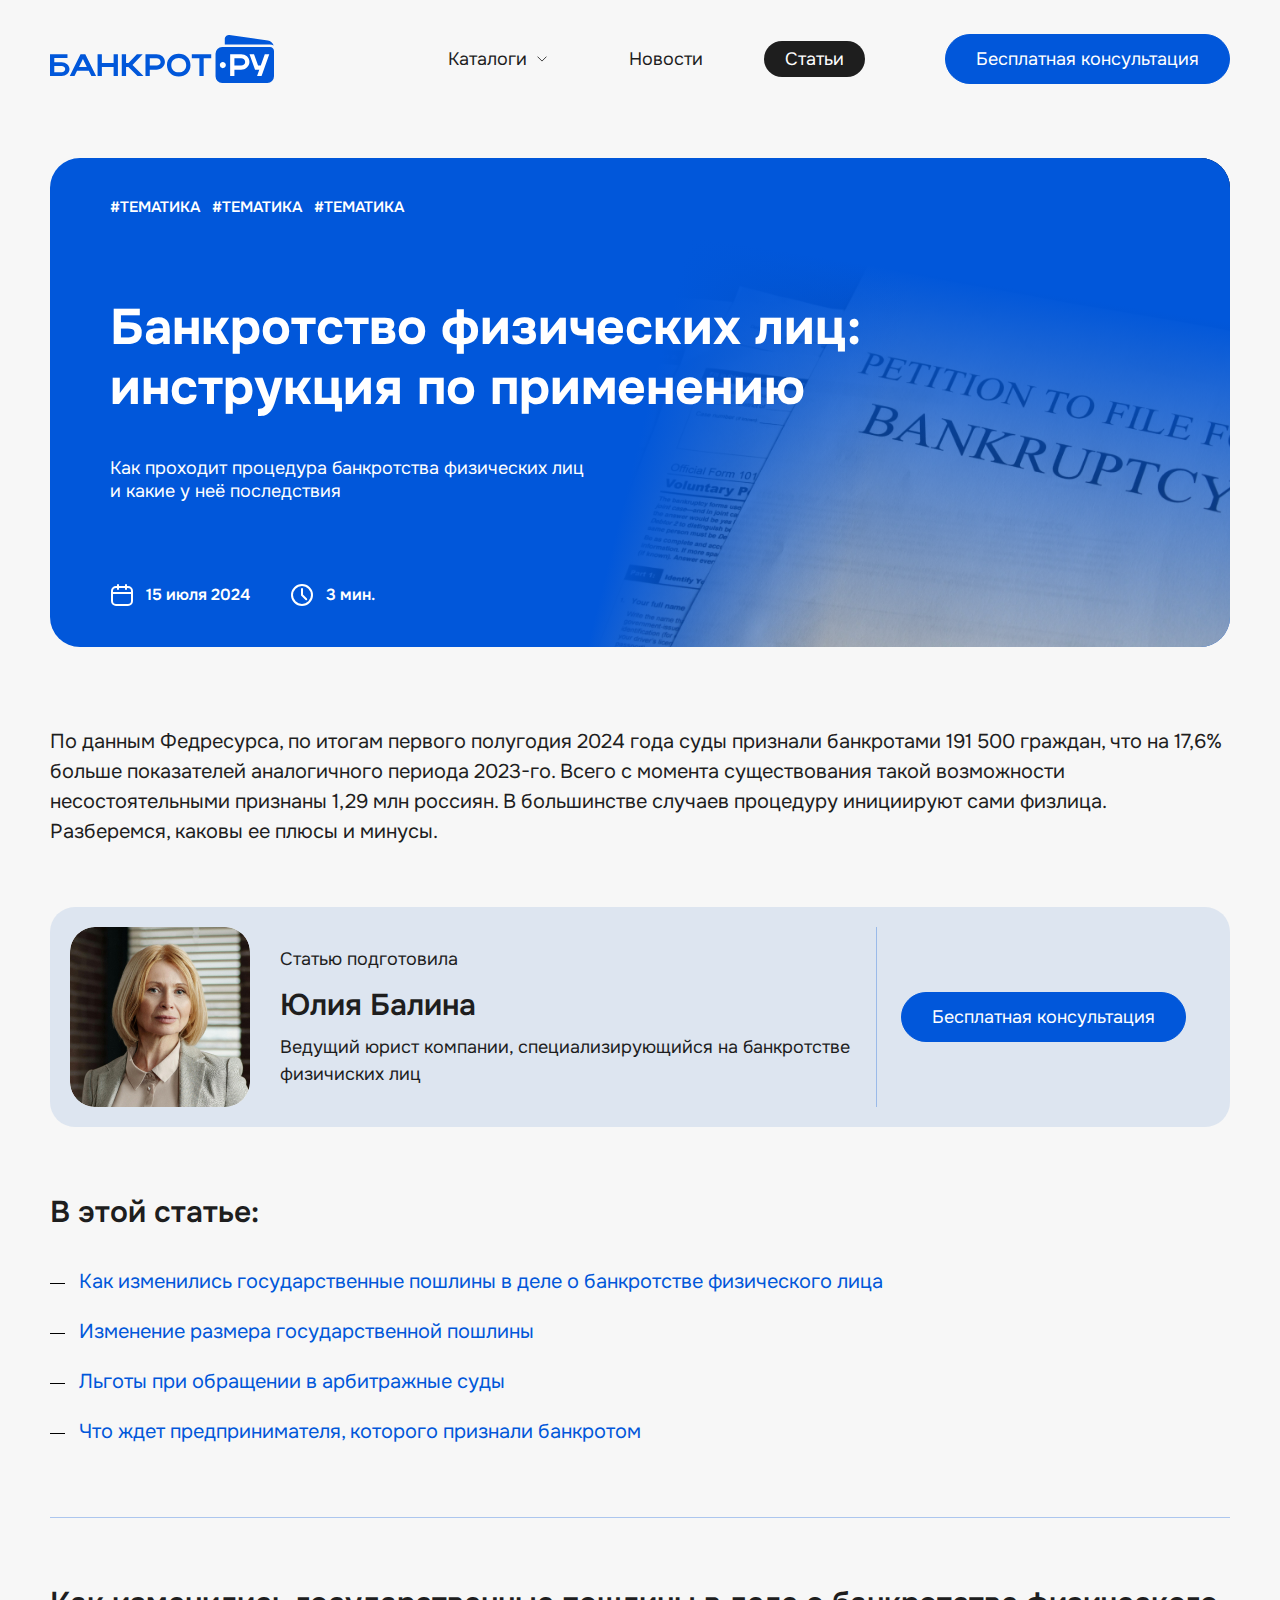
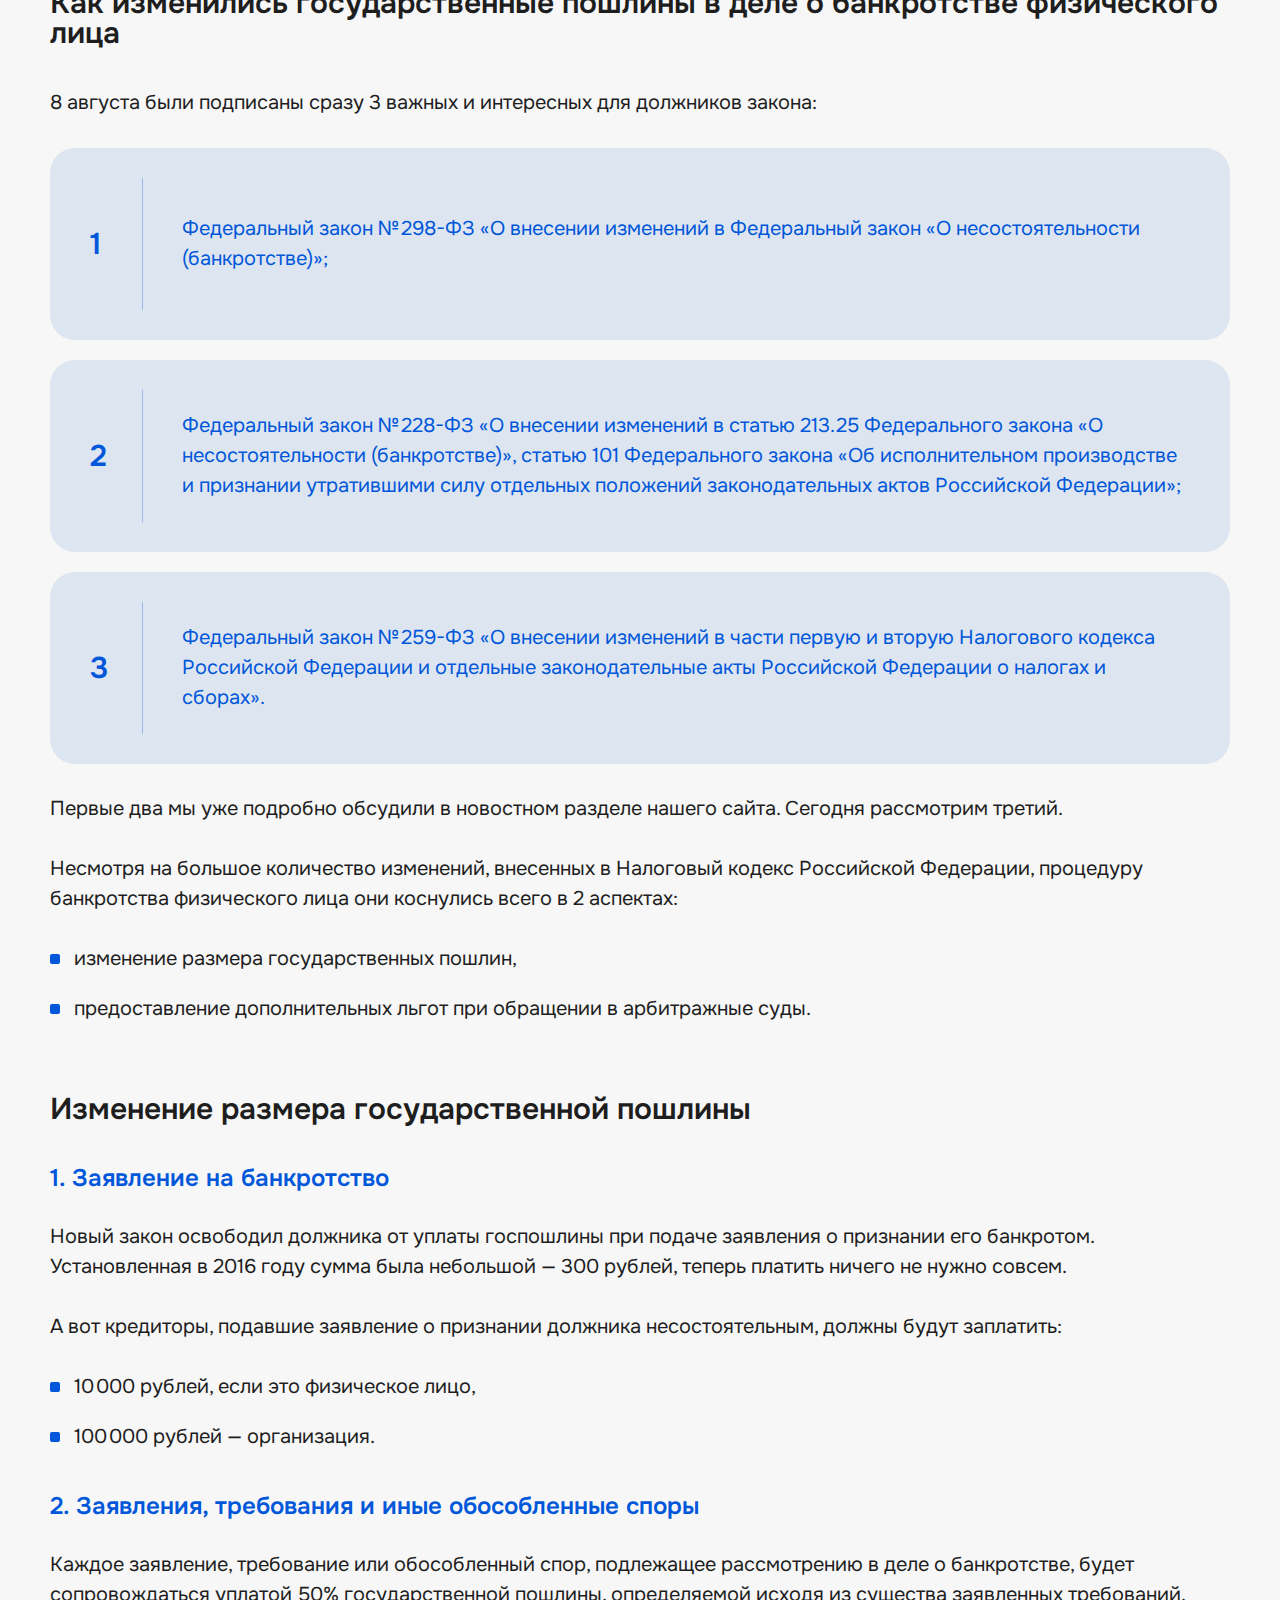
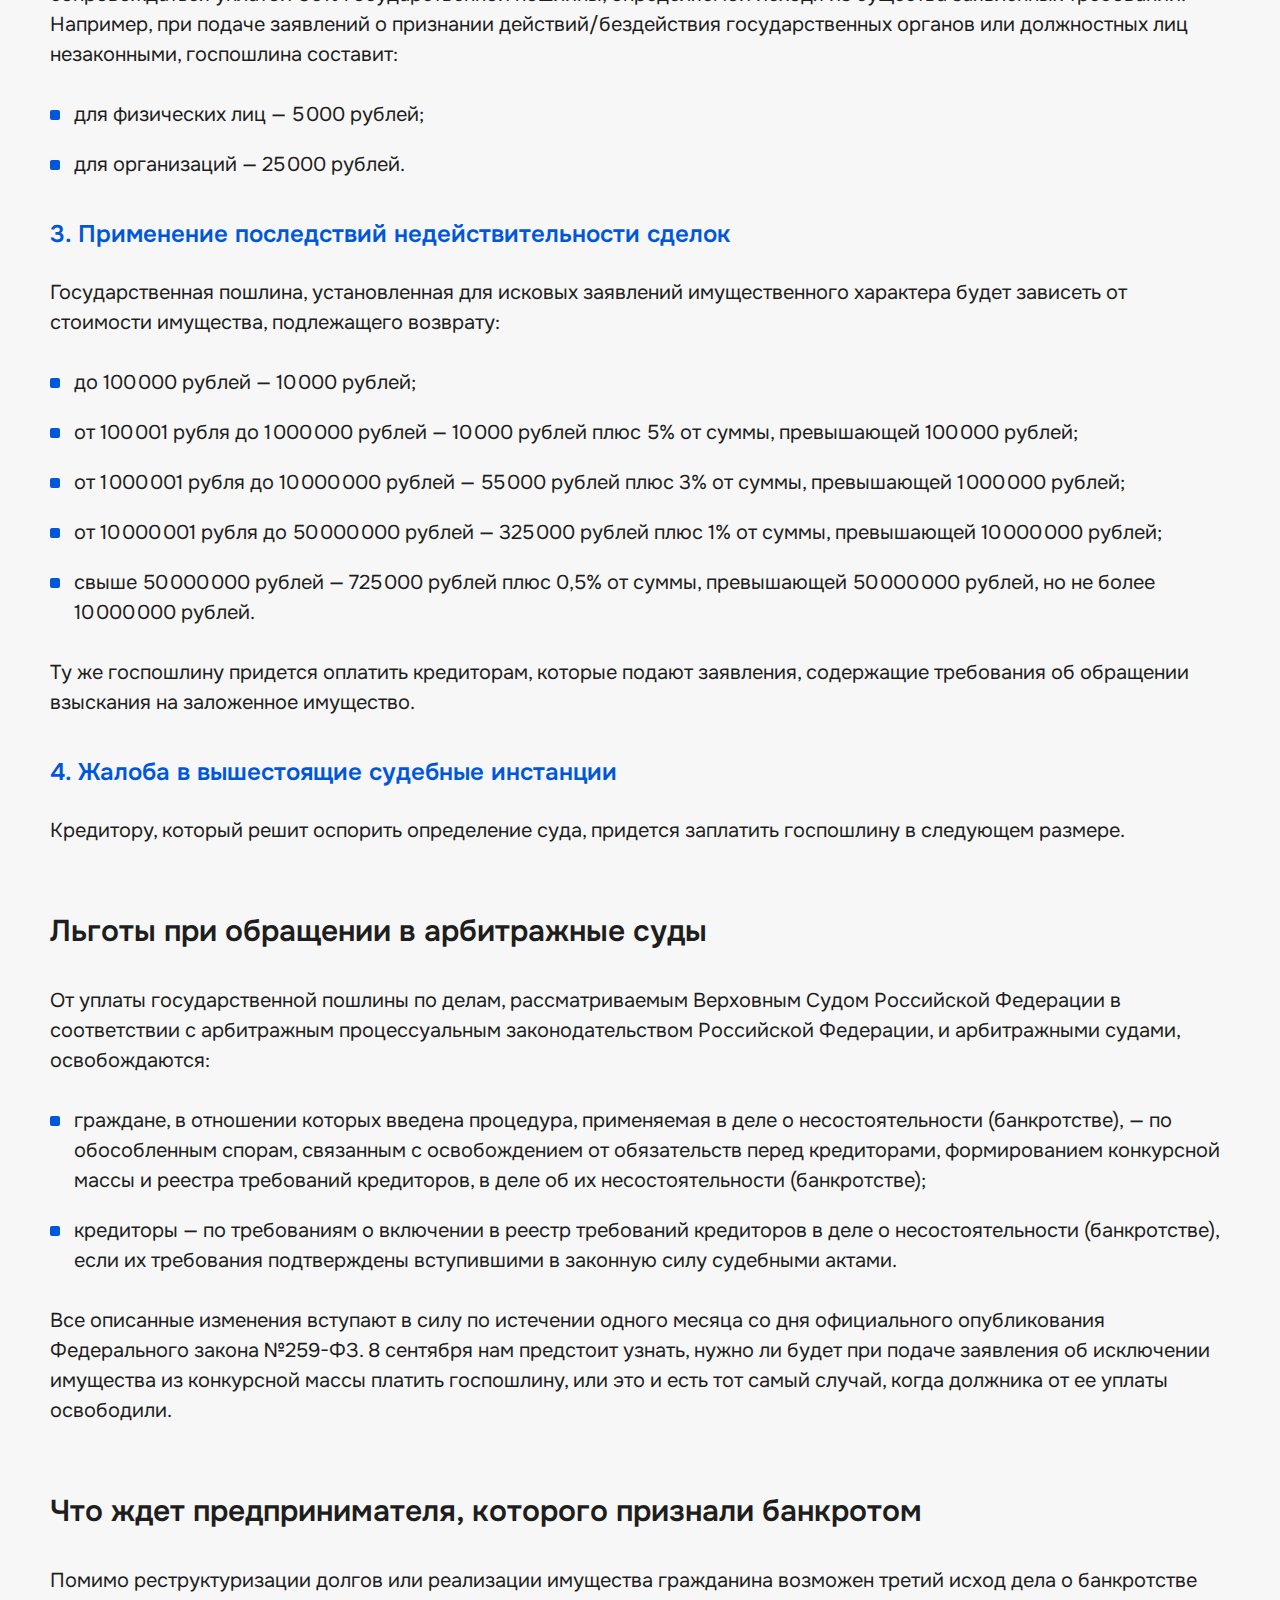
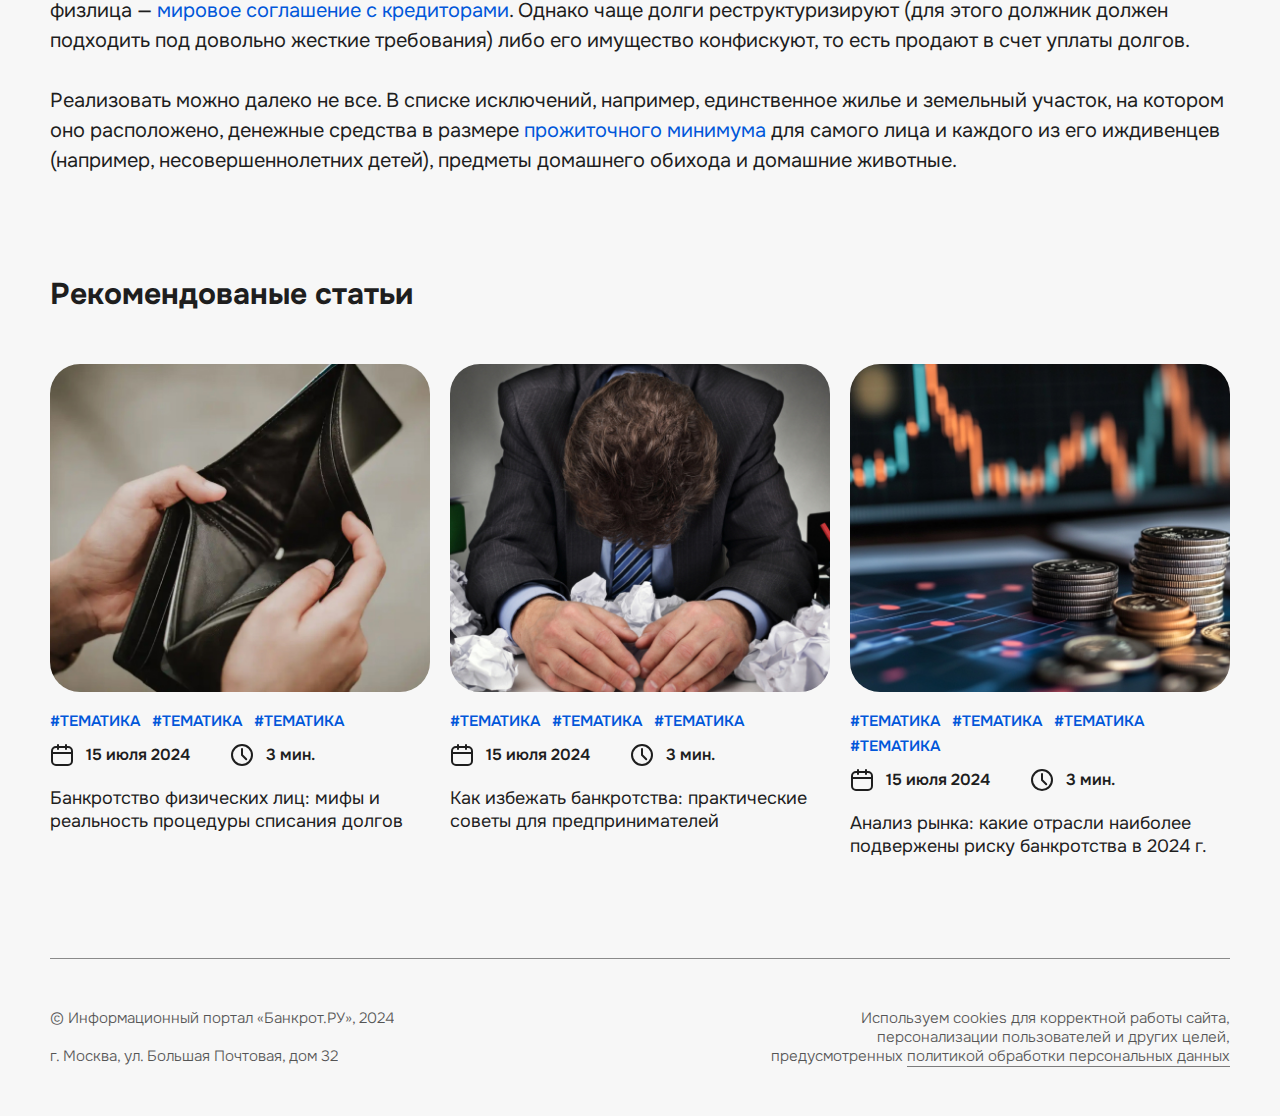
==== article.html @ f1c668d0 "upd: Update" ====
<!DOCTYPE html>
<html lang="ru">

<head>
	<meta charset="UTF-8">
	<meta http-equiv="X-UA-Compatible" content="IE=edge">
	<meta name="viewport" content="width=device-width, initial-scale=1.0">
	<title>Банкрот РУ - Банкротство физических лиц: инструкция по применению</title>
	<meta property="og:title" content="Банкрот РУ - Банкротство физических лиц: инструкция по применению">
	<meta property="og:description" content="Описание">
	<meta property="og:url" content="/">
	<meta property="og:site_name" content="Банкрот РУ - Банкротство физических лиц: инструкция по применению">
	<!-- favicon -->
	<link rel="apple-touch-icon" sizes="180x180" href="img/favicon/apple-touch-icon.png">
	<link rel="icon" type="image/png" sizes="32x32" href="img/favicon/favicon-32x32.png">
	<link rel="icon" type="image/png" sizes="16x16" href="img/favicon/favicon-16x16.png">
	<link rel="manifest" href="img/favicon/site.webmanifest">
	<link rel="mask-icon" href="img/favicon/safari-pinned-tab.svg" color="#5bbad5">
	<meta name="msapplication-TileColor" content="#ffffff">
	<meta name="theme-color" content="#ffffff">
	<!-- styles -->
	<link rel="stylesheet" href="css/vendor.min.css">
	<link rel="stylesheet" href="css/app.min.css">
</head>

<body>
	<!-- wrapper -->
	<div class="wrapper">
		<!-- header -->
		<header class="header" id="header">
			<div class="container">
				<div class="header__wrapper">
					<a href="index.html" class="header__logotype">
						<img src="img/logotype.svg" width="224" height="48" alt="БАНКРОТ РУ">
					</a>
					<nav class="nav header__nav">
						<ul class="nav__list">
							<li class="nav__item ">
								<div class="nav__elem">
									<a href="#" class="nav__link">
										<span>Каталоги</span>
										<svg>
											<use xlink:href="img/sprite.svg#icon-caret"></use>
										</svg>
									</a>
									<div class="nav__dropdown">
										<ul class="nav__sublist">
											<li class="nav__subitem">
												<a href="#" class="nav__sublink">
													<span>Каталог фирм по банкротству</span>
													<svg>
														<use xlink:href="img/sprite.svg#icon-arrow-more"></use>
													</svg>
												</a>
											</li>
											<li class="nav__subitem">
												<a href="#" class="nav__sublink">
													<span>Каталог СРО по банкротству</span>
													<svg>
														<use xlink:href="img/sprite.svg#icon-arrow-more"></use>
													</svg>
												</a>
											</li>
											<li class="nav__subitem">
												<a href="#" class="nav__sublink">
													<span>Каталог арбитражных управляющих</span>
													<svg>
														<use xlink:href="img/sprite.svg#icon-arrow-more"></use>
													</svg>
												</a>
											</li>
										</ul>
									</div>
								</div>
							</li>
							<li class="nav__item ">
								<a href="news.html" class="nav__link">Новости</a>
							</li>
							<li class="nav__item is--active">
								<a href="articles.html" class="nav__link">Статьи</a>
							</li>
						</ul>
					</nav>
					<a href="#" class="header__btn btn btn--md">Бесплатная консультация</a>
					<button class="hamburger" id="hamburger-toggle" aria-label="Меню">
						<span class="hamburger__inner"></span>
						<span class="hamburger__inner"></span>
						<span class="hamburger__inner"></span>
					</button>
				</div>
			</div>
		</header>
		<!-- end of header -->
		<!-- content -->
		<div class="wrapper__content">
			<!-- content inner -->
			<section class="content-inner section-top" id="content-inner">
				<div class="container">
					<div class="article-preview content-inner__preview">
						<div class="article-preview__wrapper">
							<div class="article-preview__tags">
								<a href="#" class="article-preview__tag">#тематика</a>
								<a href="#" class="article-preview__tag">#тематика</a>
								<a href="#" class="article-preview__tag">#тематика</a>
							</div>
							<div class="article-preview__body">
								<h1 class="article-preview__heading">Банкротство физических лиц: инструкция по применению</h1>
								<p class="article-preview__description">Как проходит процедура банкротства физических лиц и какие у неё последствия</p>
							</div>
							<div class="article-preview__elems">
								<span class="article-preview__elem">
									<svg>
										<use xlink:href="img/sprite.svg#icon-calendar"></use>
									</svg>
									<span>15 июля 2024</span>
								</span>
								<span class="article-preview__elem">
									<svg>
										<use xlink:href="img/sprite.svg#icon-time"></use>
									</svg>
									<span>3 мин.</span>
								</span>
							</div>
							<picture class="article-preview__img">
								<img src="img/article-preview-img.png" alt="Image">
							</picture>
						</div>
					</div>
					<div class="content-inner__content content">
						<p>По данным Федресурса, по итогам первого полугодия 2024 года суды признали банкротами 191 500 граждан, что на 17,6% больше показателей аналогичного периода 2023-го. Всего с момента существования такой возможности несостоятельными признаны 1,29 млн россиян. В большинстве случаев процедуру инициируют сами физлица. Разберемся, каковы ее плюсы и минусы.</p>
						<div class="article-author content-inner__author">
							<div class="article-author__wrapper">
								<div class="article-author__main">
									<picture class="article-author__img">
										<img src="img/article-author-img.jpg" alt="Image">
									</picture>
									<div class="article-author__body">
										<span class="article-author__help">Статью подготовила</span>
										<span class="article-author__title">Юлия Балина</span>
										<span class="article-author__help">Ведущий юрист компании, специализирующийся на банкротстве физичиских лиц</span>
									</div>
								</div>
								<div class="article-author__additional">
									<a href="#" class="article-author__btn btn">Бесплатная консультация</a>
								</div>
							</div>
						</div>
						<h2>В этой статье:</h2>
						<ul class="articles-ul">
							<li>
								<a href="#">Как изменились государственные пошлины в деле о банкротстве физического лица</a>
							</li>
							<li>
								<a href="#">Изменение размера государственной пошлины</a>
							</li>
							<li>
								<a href="#">Льготы при обращении в арбитражные суды</a>
							</li>
							<li>
								<a href="#">Что ждет предпринимателя, которого признали банкротом</a>
							</li>
						</ul>
						<hr>
						<h2>Как изменились государственные пошлины в деле о банкротстве физического лица</h2>
						<p>8 августа были подписаны сразу 3 важных и интересных для должников закона:</p>
						<ol class="custom-ol">
							<li>Федеральный закон № 298-ФЗ «О внесении изменений в Федеральный закон «О&nbsp;несостоятельности (банкротстве)»;</li>
							<li>Федеральный закон № 228-ФЗ «О внесении изменений в статью 213.25 Федерального закона «О несостоятельности (банкротстве)», статью 101 Федерального закона «Об исполнительном производстве и признании утратившими силу отдельных положений законодательных актов Российской Федерации»;</li>
							<li>Федеральный закон № 259-ФЗ «О внесении изменений в части первую и вторую Налогового кодекса Российской Федерации и отдельные законодательные акты Российской Федерации о налогах и сборах».</li>
						</ol>
						<p>Первые два мы уже подробно обсудили в новостном разделе нашего сайта. Сегодня рассмотрим третий.</p>
						<p>Несмотря на большое количество изменений, внесенных в Налоговый кодекс Российской Федерации, процедуру банкротства физического лица они коснулись всего в 2 аспектах:</p>
						<ul>
							<li>изменение размера государственных пошлин,</li>
							<li>предоставление дополнительных льгот при обращении в арбитражные суды.</li>
						</ul>
						<h2>Изменение размера государственной пошлины</h2>
						<h3>1. Заявление на банкротство</h3>
						<p>Новый закон освободил должника от уплаты госпошлины при подаче заявления о признании его банкротом. Установленная в 2016 году сумма была небольшой — 300 рублей, теперь платить ничего не нужно совсем.</p>
						<p>А вот кредиторы, подавшие заявление о признании должника несостоятельным, должны будут заплатить:</p>
						<ul>
							<li>10 000 рублей, если это физическое лицо,</li>
							<li>100 000 рублей — организация.</li>
						</ul>
						<h3>2. Заявления, требования и иные обособленные споры</h3>
						<p>Каждое заявление, требование или обособленный спор, подлежащее рассмотрению в деле о банкротстве, будет сопровождаться уплатой 50% государственной пошлины, определяемой исходя из существа заявленных требований. Например, при подаче заявлений о признании действий/бездействия государственных органов или должностных лиц незаконными, госпошлина составит:</p>
						<ul>
							<li>для физических лиц — 5 000 рублей;</li>
							<li>для организаций — 25 000 рублей.</li>
						</ul>
						<h3>3. Применение последствий недействительности сделок</h3>
						<p>Государственная пошлина, установленная для исковых заявлений имущественного характера будет зависеть от стоимости имущества, подлежащего возврату:</p>
						<ul>
							<li>до 100 000 рублей — 10 000 рублей;
							<li>от 100 001 рубля до 1 000 000 рублей — 10 000 рублей плюс 5% от суммы, превышающей 100 000 рублей;</li>
							<li>от 1 000 001 рубля до 10 000 000 рублей — 55 000 рублей плюс 3% от суммы, превышающей 1 000 000 рублей;</li>
							<li>от 10 000 001 рубля до 50 000 000 рублей — 325 000 рублей плюс 1% от суммы, превышающей 10 000 000 рублей;</li>
							<li>свыше 50 000 000 рублей — 725 000 рублей плюс 0,5% от суммы, превышающей 50 000 000 рублей, но не более 10 000 000 рублей.</li>
						</ul>
						<p>Ту же госпошлину придется оплатить кредиторам, которые подают заявления, содержащие требования об обращении взыскания на заложенное имущество.</p>
						<h3>4. Жалоба в вышестоящие судебные инстанции</h3>
						<p>Кредитору, который решит оспорить определение суда, придется заплатить госпошлину в следующем размере.</p>
						<!-- table -->
						<!-- end of table -->
						<h2>Льготы при обращении в арбитражные суды</h2>
						<p>От уплаты государственной пошлины по делам, рассматриваемым Верховным Судом Российской Федерации в соответствии с арбитражным процессуальным законодательством Российской Федерации, и арбитражными судами, освобождаются:</p>
						<ul>
							<li>граждане, в отношении которых введена процедура, применяемая в деле о несостоятельности (банкротстве), — по обособленным спорам, связанным с освобождением от обязательств перед кредиторами, формированием конкурсной массы и реестра требований кредиторов, в деле об их несостоятельности (банкротстве);</li>
							<li>кредиторы — по требованиям о включении в реестр требований кредиторов в деле о несостоятельности (банкротстве), если их требования подтверждены вступившими в законную силу судебными актами.</li>
						</ul>
						<p>Все описанные изменения вступают в силу по истечении одного месяца со дня официального опубликования Федерального закона №259-ФЗ. 8 сентября нам предстоит узнать, нужно ли будет при подаче заявления об исключении имущества из конкурсной массы платить госпошлину, или это и есть тот самый случай, когда должника от ее уплаты освободили.</p>
						<h2>Что ждет предпринимателя, которого признали банкротом</h2>
						<p>Помимо реструктуризации долгов или реализации имущества гражданина возможен третий исход дела о банкротстве физлица — <a href="#">мировое соглашение с кредиторами</a>. Однако чаще долги реструктуризируют (для этого должник должен подходить под довольно жесткие требования) либо его имущество конфискуют, то есть продают в счет уплаты долгов.</p>
						<p>Реализовать можно далеко не все. В списке исключений, например, единственное жилье и земельный участок, на котором оно расположено, денежные средства в размере <a href="#">прожиточного минимума</a> для самого лица и каждого из его иждивенцев (например, несовершеннолетних детей), предметы домашнего обихода и домашние животные.</p>
					</div>
				</div>
			</section>
			<!-- end of content inner -->
			<!-- articles -->
			<section class="articles section-indent" id="articles">
				<div class="container">
					<div class="section-heading">
						<h2 class="section-heading__subtitle">Рекомендованые статьи</h2>
					</div>
					<div class="articles__wrapper">
						<div class="articles-card articles__item">
							<a href="#" class="articles-card__img">
								<img src="img/articles-01.jpg" alt="Image">
							</a>
							<div class="articles-card__body">
								<div class="articles-card__tags">
									<a href="#" class="articles-card__tag">#тематика</a>
									<a href="#" class="articles-card__tag">#тематика</a>
									<a href="#" class="articles-card__tag">#тематика</a>
								</div>
								<div class="articles-card__elems">
									<span class="articles-card__elem">
										<svg>
											<use xlink:href="img/sprite.svg#icon-calendar"></use>
										</svg>
										<span>15 июля 2024</span>
									</span>
									<span class="articles-card__elem">
										<svg>
											<use xlink:href="img/sprite.svg#icon-time"></use>
										</svg>
										<span>3 мин.</span>
									</span>
								</div>
								<a href="#" class="articles-card__title">Банкротство физических лиц: мифы и реальность процедуры списания долгов</a>
							</div>
						</div>
						<div class="articles-card articles__item">
							<a href="#" class="articles-card__img">
								<img src="img/articles-02.jpg" alt="Image">
							</a>
							<div class="articles-card__body">
								<div class="articles-card__tags">
									<a href="#" class="articles-card__tag">#тематика</a>
									<a href="#" class="articles-card__tag">#тематика</a>
									<a href="#" class="articles-card__tag">#тематика</a>
								</div>
								<div class="articles-card__elems">
									<span class="articles-card__elem">
										<svg>
											<use xlink:href="img/sprite.svg#icon-calendar"></use>
										</svg>
										<span>15 июля 2024</span>
									</span>
									<span class="articles-card__elem">
										<svg>
											<use xlink:href="img/sprite.svg#icon-time"></use>
										</svg>
										<span>3 мин.</span>
									</span>
								</div>
								<a href="#" class="articles-card__title">Как избежать банкротства: практические советы для предпринимателей</a>
							</div>
						</div>
						<div class="articles-card articles__item">
							<a href="#" class="articles-card__img">
								<img src="img/articles-03.jpg" alt="Image">
							</a>
							<div class="articles-card__body">
								<div class="articles-card__tags">
									<a href="#" class="articles-card__tag">#тематика</a>
									<a href="#" class="articles-card__tag">#тематика</a>
									<a href="#" class="articles-card__tag">#тематика</a>
									<a href="#" class="articles-card__tag">#тематика</a>
								</div>
								<div class="articles-card__elems">
									<span class="articles-card__elem">
										<svg>
											<use xlink:href="img/sprite.svg#icon-calendar"></use>
										</svg>
										<span>15 июля 2024</span>
									</span>
									<span class="articles-card__elem">
										<svg>
											<use xlink:href="img/sprite.svg#icon-time"></use>
										</svg>
										<span>3 мин.</span>
									</span>
								</div>
								<a href="#" class="articles-card__title">Анализ рынка: какие отрасли наиболее подвержены риску банкротства в 2024 г.</a>
							</div>
						</div>
					</div>
				</div>
			</section>
			<!-- end of articles -->
		</div>
		<!-- end of content -->
		<!-- footer -->
		<footer class="footer" id="footer">
			<div class="container">
				<div class="footer__wrapper">
					<div class="footer__left">
						<p class="footer__copyright">© Информационный портал «Банкрот.РУ», 2024</p>
						<address class="footer__copyright">г. Москва, ул. Большая Почтовая, дом 32</address>
					</div>
					<div class="footer__right">
						<p class="footer__copyright">
							Используем cookies для корректной работы сайта,<br>
							персонализации пользователей и других целей,<br>
							предусмотренных <a href="#">политикой обработки персональных данных</a>
						</p>
					</div>
				</div>
			</div>
		</footer>
		<!-- end of footer -->
	</div>
	<!-- end of wrapper -->
	<!-- menu -->
	<div class="menu" id="menu">
		<div class="menu__wrap">
			<div class="menu__top">
				<picture class="menu__logotype">
					<img src="img/logotype-white.svg" width="141" height="30" alt="БАНКРОТ РУ">
				</picture>
				<button class="menu__close" aria-label="Закрыть">
					<svg>
						<use xlink:href="img/sprite.svg#icon-close"></use>
					</svg>
				</button>
			</div>
			<nav class="menu-nav menu__nav">
				<ul class="menu-nav__list">
					<li class="menu-nav__item">
						<div class="menu-nav__elem">
							<a href="#" class="menu-nav__link">Каталоги</a>
							<div class="menu-nav__dropdown">
								<ul class="menu-nav__sublist">
									<li class="menu-nav__subitem">
										<a href="#" class="menu-nav__sublink">Каталог фирм по банкротству </a>
									</li>
									<li class="menu-nav__subitem">
										<a href="#" class="menu-nav__sublink">Каталог СРО по банкротству</a>
									</li>
									<li class="menu-nav__subitem">
										<a href="#" class="menu-nav__sublink">Каталог арбитражных управляющих</a>
									</li>
								</ul>
							</div>
						</div>
					</li>
					<li class="menu-nav__item ">
						<a href="news.html" class="menu-nav__link">Новости</a>
					</li>
					<li class="menu-nav__item is--active">
						<a href="articles.html" class="menu-nav__link">Статьи</a>
					</li>
				</ul>
			</nav>
			<a href="#" class="menu__btn btn btn--border-white">Бесплатная консультация</a>
		</div>
	</div>
	<!-- end of menu -->
	<!-- scripts -->
	<script src="js/vendor.min.js"></script>
	<script src="js/app.min.js"></script>
</body>

</html>
---- css/app.min.css ----
body {
  position: relative;
  overflow-x: hidden;
  font-family: "Onest", sans-serif;
  font-size: 16px;
  line-height: 1.25;
  color: #1E1E1E;
  background: #F7F7F7;
}

ul,
ol,
li {
  display: block;
  padding: 0;
  margin: 0;
  list-style: none;
}

h1, h2, h3, h4, h5, h6 {
  margin: 0;
  font-weight: normal;
  line-height: 1.25;
}

p {
  margin: 0;
}

address {
  margin: 0;
}

a {
  display: inline-block;
  color: #1E1E1E;
  text-decoration: none;
  -webkit-transition: all 0.25s ease-in-out;
  transition: all 0.25s ease-in-out;
}
a:hover {
  text-decoration: none;
  color: #1E1E1E;
}
a:active {
  color: #1E1E1E;
}

input[type=number] {
  -moz-appearance: textfield;
}
input[type=number]::-webkit-outer-spin-button, input[type=number]::-webkit-inner-spin-button {
  display: none;
  -webkit-appearance: none;
          appearance: none;
  margin: 0;
}

picture {
  display: block;
}

img {
  max-width: 100%;
}

svg {
  -webkit-transition: all 0.25s ease-in-out;
  transition: all 0.25s ease-in-out;
}

.btn {
  display: -webkit-box;
  display: -ms-flexbox;
  display: flex;
  -webkit-box-align: center;
      -ms-flex-align: center;
          align-items: center;
  -webkit-box-pack: center;
      -ms-flex-pack: center;
          justify-content: center;
  padding: 17.5px 30px;
  width: -webkit-fit-content;
  width: -moz-fit-content;
  width: fit-content;
  font-size: 18px;
  font-weight: 600;
  line-height: 1.2777777778;
  text-align: center;
  color: #FFFFFF;
  background: #0157DA;
  border: 1px solid #0157DA;
  border-radius: 1000px;
  -webkit-transition: all 0.25s ease-in-out;
  transition: all 0.25s ease-in-out;
}
.btn > svg {
  min-width: 28px;
  width: 28px;
  height: 28px;
  color: #FFFFFF;
}
.btn > * + * {
  margin-left: 12px;
}
.btn:focus {
  outline: none;
}
.btn:hover {
  color: #FFFFFF;
}
.btn--md {
  padding: 12.5px 30px;
  font-weight: normal;
}
.btn--md > svg {
  min-width: 10px;
  width: 10px;
  height: 10px;
}
.btn--white {
  color: #0157DA;
  background: #FFFFFF;
  border-color: #FFFFFF;
}
.btn--white > svg {
  color: #0157DA;
}
.btn--white:hover {
  color: #0157DA;
}
.btn--border {
  padding: 16.5px 30px;
  color: #0157DA;
  background: transparent;
  border: 2px solid #0157DA;
}
.btn--border > svg {
  color: #0157DA;
}
.btn--border:hover {
  color: #0157DA;
}
.btn--border-white {
  color: #FFFFFF;
  background: transparent;
  border: 1px solid #FFFFFF;
}
.btn--border-white:hover {
  color: #FFFFFF;
}
.btn.is--progress > svg {
  -webkit-animation: spin 0.75s linear infinite;
          animation: spin 0.75s linear infinite;
}
@media screen and (hover: hover) {
  .btn:hover {
    color: #FFFFFF;
    background: #014ABA;
    border-color: #014ABA;
  }
  .btn:hover > svg {
    color: #FFFFFF;
  }
  .btn--border:hover {
    color: #FFFFFF;
    background: #0157DA;
    border-color: #0157DA;
  }
  .btn--border:hover > svg {
    color: #FFFFFF;
  }
}
@media screen and (max-width: 767px) {
  .btn:not(.btn--md) {
    padding: 16px 30px;
  }
}

@-webkit-keyframes spin {
  100% {
    -webkit-transform: rotate(360deg);
            transform: rotate(360deg);
  }
}

@keyframes spin {
  100% {
    -webkit-transform: rotate(360deg);
            transform: rotate(360deg);
  }
}
.simplebar-track.simplebar-vertical {
  top: 0;
  right: 30px;
  z-index: 201;
  width: 6px;
  height: 100%;
  background: #EAEAEA;
  background-clip: content-box;
  -webkit-transition: opacity 0.25s ease-in-out, right 0.25s ease-in-out, width 0.25s ease-in-out;
  transition: opacity 0.25s ease-in-out, right 0.25s ease-in-out, width 0.25s ease-in-out;
  border-radius: 10px;
}

.simplebar-scrollbar {
  height: 100%;
}
.simplebar-scrollbar::before {
  top: 0;
  right: 0;
  bottom: 0;
  left: 0;
  height: 100%;
  opacity: 1;
  background: #0157DA;
  border-radius: 10px;
}

.simplebar-track.simplebar-vertical .simplebar-scrollbar::before {
  top: 0;
  bottom: 0;
}

.simplebar-scrollbar.simplebar-visible::before {
  opacity: 1;
}

.simplebar-track.simplebar-vertical.simplebar-hover {
  width: 8px;
  cursor: pointer;
}

.simplebar-content {
  padding: 0;
}

.c-search__inner {
  position: relative;
  z-index: 1;
}
.c-search__btn {
  position: absolute;
  top: 14px;
  left: 30px;
  z-index: 1;
  display: -webkit-box;
  display: -ms-flexbox;
  display: flex;
  -webkit-box-align: center;
      -ms-flex-align: center;
          align-items: center;
  -webkit-box-pack: center;
      -ms-flex-pack: center;
          justify-content: center;
  padding: 0;
  min-width: 22px;
  width: 22px;
  height: 22px;
  font-size: 0;
  background: transparent;
  border: none;
  border-radius: 0;
  -webkit-transition: all 0.25s ease-in-out;
  transition: all 0.25s ease-in-out;
}
.c-search__btn > svg {
  min-width: 22px;
  width: 22px;
  height: 22px;
  color: #8E8E8E;
}
.c-search__btn:focus {
  outline: none;
}
@media screen and (hover: hover) {
  .c-search__btn:hover > svg {
    color: #0157DA;
  }
}
@media screen and (max-width: 767px) {
  .c-search__btn {
    top: 12px;
    min-width: 16px;
    width: 16px;
    height: 16px;
  }
  .c-search__btn > svg {
    min-width: 16px;
    width: 16px;
    height: 16px;
  }
}
.c-search__input {
  -webkit-appearance: none;
     -moz-appearance: none;
          appearance: none;
  display: block;
  padding: 12.5px 12px 12.5px 64px;
  width: 100%;
  font-size: 18px;
  font-weight: 500;
  line-height: 1.2777777778;
  color: #1E1E1E;
  background: #FFFFFF;
  border: 1px solid #8E8E8E;
  border-radius: 1000px;
  -webkit-transition: all 0.25s ease-in-out;
  transition: all 0.25s ease-in-out;
}
.c-search__input::-webkit-input-placeholder {
  color: #8E8E8E;
}
.c-search__input::-moz-placeholder {
  color: #8E8E8E;
}
.c-search__input:-ms-input-placeholder {
  color: #8E8E8E;
}
.c-search__input::-ms-input-placeholder {
  color: #8E8E8E;
}
.c-search__input::placeholder {
  color: #8E8E8E;
}
.c-search__input:focus {
  outline: none;
  border-color: #0157DA;
}
@media screen and (max-width: 767px) {
  .c-search__input {
    padding: 9px 9px 9px 59px;
    font-size: 16px;
    line-height: 1.25;
  }
}

.c-sort {
  position: relative;
  z-index: 10;
}
.c-sort--right .c-sort__dropdown {
  right: 0;
  left: auto;
}
.c-sort--sm .c-sort__dropdown {
  min-width: 294px;
}
@media screen and (max-width: 767px) {
  .c-sort--sm .c-sort__dropdown {
    min-width: auto;
  }
}
.c-sort.is--active {
  z-index: 100;
}
.c-sort.is--active .c-sort__trigger {
  color: #0157DA;
  background: rgba(1, 87, 218, 0.15);
}
.c-sort.is--active .c-sort__trigger > svg {
  color: #0157DA;
}
.c-sort.is--active .c-sort__trigger--sm > span + svg {
  -webkit-transform: rotate(180deg);
      -ms-transform: rotate(180deg);
          transform: rotate(180deg);
}
.c-sort.is--active .c-sort__dropdown {
  visibility: visible;
  opacity: 1;
  -webkit-transform: scale(1) translateY(0);
      -ms-transform: scale(1) translateY(0);
          transform: scale(1) translateY(0);
  pointer-events: all;
}
.c-sort__trigger {
  display: -webkit-box;
  display: -ms-flexbox;
  display: flex;
  -webkit-box-align: center;
      -ms-flex-align: center;
          align-items: center;
  -webkit-box-pack: center;
      -ms-flex-pack: center;
          justify-content: center;
  overflow: hidden;
  padding: 13.5px 30px;
  max-width: 100%;
  width: 100%;
  font-size: 18px;
  font-weight: 500;
  line-height: 1.2777777778;
  color: #1E1E1E;
  background: #E9E7E7;
  border: none;
  border-radius: 100px;
  -webkit-transition: all 0.25s ease-in-out;
  transition: all 0.25s ease-in-out;
}
.c-sort__trigger > svg {
  min-width: 20px;
  width: 20px;
  height: 20px;
  color: #1E1E1E;
}
.c-sort__trigger > span {
  display: block;
  overflow: hidden;
  max-width: 100%;
  white-space: nowrap;
  text-overflow: ellipsis;
}
.c-sort__trigger > * + * {
  margin-left: 12px;
}
.c-sort__trigger:focus {
  outline: none;
}
.c-sort__trigger--sm > svg {
  min-width: 10px;
  width: 10px;
  height: 10px;
}
@media screen and (hover: hover) {
  .c-sort__trigger:hover {
    color: #0157DA;
    background: rgba(1, 87, 218, 0.15);
  }
  .c-sort__trigger:hover > svg {
    color: #0157DA;
  }
}
@media screen and (max-width: 767px) {
  .c-sort__trigger {
    padding: 10px 23px;
    font-size: 16px;
    line-height: 1.25;
  }
  .c-sort__trigger > * + * {
    margin-left: 10px;
  }
}
.c-sort__dropdown {
  position: absolute;
  top: calc(100% + 20px);
  left: 0;
  z-index: 100;
  -webkit-transform: scale(0.99) translateY(-0.7em);
      -ms-transform: scale(0.99) translateY(-0.7em);
          transform: scale(0.99) translateY(-0.7em);
  display: block;
  overflow: hidden;
  visibility: hidden;
  opacity: 0;
  -webkit-transform-origin: top;
      -ms-transform-origin: top;
          transform-origin: top;
  padding: 25px 30px;
  min-width: 394px;
  width: -webkit-fit-content;
  width: -moz-fit-content;
  width: fit-content;
  background: #F7F7F7;
  border-radius: 15px;
  -webkit-box-shadow: 0px 4px 20px 0px rgba(0, 0, 0, 0.2);
          box-shadow: 0px 4px 20px 0px rgba(0, 0, 0, 0.2);
  -webkit-transition-timing-function: cubic-bezier(0.16, 1, 0.3, 1);
          transition-timing-function: cubic-bezier(0.16, 1, 0.3, 1);
  -webkit-transition-duration: 500ms;
          transition-duration: 500ms;
  -webkit-transition-property: opacity, -webkit-transform;
  transition-property: opacity, -webkit-transform;
  transition-property: opacity, transform;
  transition-property: opacity, transform, -webkit-transform;
  pointer-events: none;
  will-change: opacity, transform;
}
@media screen and (max-width: 767px) {
  .c-sort__dropdown {
    top: calc(100% + 10px);
    padding: 25px 20px;
    min-width: auto;
    width: calc(100vw - 40px);
  }
}
.c-sort__form {
  margin-bottom: 20px;
}
.c-sort__form-inner {
  position: relative;
  z-index: 1;
}
.c-sort__input {
  -webkit-appearance: none;
     -moz-appearance: none;
          appearance: none;
  display: block;
  padding: 0 40px 6px 0;
  width: 100%;
  font-size: 18px;
  font-weight: normal;
  line-height: 2;
  color: #1E1E1E;
  background: transparent;
  border: none;
  border-bottom: 1px solid rgba(30, 30, 30, 0.25);
  border-radius: 0;
  -webkit-transition: all 0.25s ease-in-out;
  transition: all 0.25s ease-in-out;
}
.c-sort__input::-webkit-input-placeholder {
  opacity: 0.5;
  color: #1E1E1E;
}
.c-sort__input::-moz-placeholder {
  opacity: 0.5;
  color: #1E1E1E;
}
.c-sort__input:-ms-input-placeholder {
  opacity: 0.5;
  color: #1E1E1E;
}
.c-sort__input::-ms-input-placeholder {
  opacity: 0.5;
  color: #1E1E1E;
}
.c-sort__input::placeholder {
  opacity: 0.5;
  color: #1E1E1E;
}
.c-sort__input:focus {
  outline: none;
  border-color: #0157DA;
}
@media screen and (max-width: 767px) {
  .c-sort__input {
    font-size: 16px;
  }
}
.c-sort__search {
  position: absolute;
  bottom: 12px;
  right: 0;
  z-index: 10;
  display: -webkit-box;
  display: -ms-flexbox;
  display: flex;
  -webkit-box-align: center;
      -ms-flex-align: center;
          align-items: center;
  -webkit-box-pack: center;
      -ms-flex-pack: center;
          justify-content: center;
  min-width: 25px;
  width: 25px;
  height: 25px;
  font-size: 0;
  background: transparent;
  border: none;
  border-radius: 0;
  -webkit-transition: all 0.25s ease-in-out;
  transition: all 0.25s ease-in-out;
}
.c-sort__search > svg {
  min-width: 25px;
  width: 25px;
  height: 25px;
  color: rgba(30, 30, 30, 0.25);
}
.c-sort__search:focus {
  outline: none;
}
@media screen and (hover: hover) {
  .c-sort__search:hover > svg {
    color: #0157DA;
  }
}
@media screen and (max-width: 767px) {
  .c-sort__search {
    min-width: 22px;
    width: 22px;
    height: 22px;
  }
  .c-sort__search > svg {
    min-width: 22px;
    width: 22px;
    height: 22px;
  }
}
.c-sort__scroll {
  overflow-x: hidden;
  margin-right: -30px;
  padding-right: 30px;
  max-height: 324px;
}
.c-sort__scroll .simplebar-content-wrapper {
  padding-right: 30px;
  -webkit-clip-path: inset(0 30px 0 0);
          clip-path: inset(0 30px 0 0);
}
@media screen and (max-width: 767px) {
  .c-sort__scroll {
    max-height: 288px;
  }
}
.c-sort__value {
  display: block;
  width: -webkit-fit-content;
  width: -moz-fit-content;
  width: fit-content;
  font-size: 18px;
  font-weight: normal;
  line-height: 2;
}
.c-sort__value.is--active {
  color: #0157DA;
}
@media screen and (hover: hover) {
  .c-sort__value:hover {
    color: #0157DA;
  }
}
@media screen and (max-width: 767px) {
  .c-sort__value {
    font-size: 16px;
  }
}

.pagination__list {
  display: -webkit-box;
  display: -ms-flexbox;
  display: flex;
  -webkit-box-align: center;
      -ms-flex-align: center;
          align-items: center;
  width: -webkit-fit-content;
  width: -moz-fit-content;
  width: fit-content;
}
@media screen and (max-width: 767px) {
  .pagination__list {
    width: 100%;
  }
}
.pagination__item.is--active .pagination__btn {
  color: #1E1E1E;
}
@media screen and (max-width: 767px) {
  .pagination__item:first-child {
    margin-right: auto;
  }
  .pagination__item:first-child + .pagination__item {
    margin-left: 0;
  }
}
.pagination__item + .pagination__item {
  margin-left: 40px;
}
@media screen and (max-width: 767px) {
  .pagination__item + .pagination__item {
    margin-left: 30px;
  }
  .pagination__item + .pagination__item:last-child {
    margin-left: auto;
  }
}
.pagination__btn {
  display: -webkit-box;
  display: -ms-flexbox;
  display: flex;
  -webkit-box-align: center;
      -ms-flex-align: center;
          align-items: center;
  -webkit-box-pack: center;
      -ms-flex-pack: center;
          justify-content: center;
  padding: 0;
  font-size: 25px;
  font-weight: normal;
  line-height: 1.5;
  color: rgba(30, 30, 30, 0.25);
  background: transparent;
  border: none;
  border-radius: 0;
  -webkit-transition: all 0.25s ease-in-out;
  transition: all 0.25s ease-in-out;
}
.pagination__btn > svg {
  min-width: 10px;
  width: 10px;
  height: 20px;
  color: #1E1E1E;
}
.pagination__btn:focus {
  outline: none;
}
.pagination__btn--circle {
  min-width: 70px;
  width: 70px;
  height: 70px;
  border: 1px solid rgba(1, 87, 218, 0.25);
  border-radius: 50%;
}
@media screen and (hover: hover) {
  .pagination__btn:hover {
    color: #1E1E1E;
  }
  .pagination__btn--circle:hover {
    border-color: #0157DA;
  }
}
@media screen and (max-width: 767px) {
  .pagination__btn {
    font-size: 18px;
  }
}
@media screen and (min-width: 360px) and (max-width: 767px) {
  .pagination__btn--circle {
    min-width: 54px;
    width: 54px;
    height: 54px;
  }
}
@media screen and (max-width: 359px) {
  .pagination__btn > svg {
    min-width: 8px;
    width: 8px;
    height: 16px;
  }
  .pagination__btn--circle {
    min-width: 40px;
    width: 40px;
    height: 40px;
  }
}

.tags__list {
  display: -webkit-box;
  display: -ms-flexbox;
  display: flex;
  -ms-flex-wrap: wrap;
      flex-wrap: wrap;
  gap: 14px;
}
@media screen and (max-width: 767px) {
  .tags__list {
    gap: 4px;
  }
}
.tags__item.is--active .tags__btn {
  color: #FFFFFF;
  background: #0157DA;
}
.tags__item.is--active .tags__btn:hover {
  color: #FFFFFF;
}
.tags__btn {
  display: block;
  padding: 7.5px 28px;
  width: -webkit-fit-content;
  width: -moz-fit-content;
  width: fit-content;
  font-size: 18px;
  font-weight: normal;
  line-height: 1.2777777778;
  text-align: center;
  color: #0157DA;
  background: transparent;
  border: 1px solid #0157DA;
  border-radius: 100px;
}
.tags__btn:hover {
  color: #0157DA;
}
@media screen and (hover: hover) {
  .tags__btn:hover {
    color: #FFFFFF;
    background: #0157DA;
  }
}
@media screen and (max-width: 767px) {
  .tags__btn {
    padding: 4.5px 15px;
    font-size: 15px;
    line-height: 1.2666666667;
  }
}

.header {
  position: relative;
  z-index: 600;
}
.header__wrapper {
  display: -webkit-box;
  display: -ms-flexbox;
  display: flex;
  -webkit-box-align: center;
      -ms-flex-align: center;
          align-items: center;
  -webkit-box-pack: justify;
      -ms-flex-pack: justify;
          justify-content: space-between;
  padding: 34px 0;
}
@media screen and (min-width: 768px) and (max-width: 1199px) {
  .header__wrapper {
    padding: 31px 0;
  }
}
@media screen and (max-width: 767px) {
  .header__wrapper {
    padding: 20px 0;
  }
}
.header__logotype {
  display: block;
  min-width: 224px;
  width: 224px;
  height: 48px;
}
.header__logotype img {
  display: block;
  width: 100%;
  height: 100%;
  -o-object-fit: contain;
     object-fit: contain;
}
@media screen and (max-width: 767px) {
  .header__logotype {
    min-width: 141px;
    width: 141px;
    height: 30px;
  }
}
.header__nav {
  margin-left: auto;
}
@media screen and (max-width: 1199px) {
  .header__nav {
    display: none;
  }
}
.header__btn {
  margin-left: 80px;
}
@media screen and (max-width: 1199px) {
  .header__btn {
    margin-left: auto;
  }
}
@media screen and (max-width: 767px) {
  .header__btn {
    display: none;
  }
}

.nav__list {
  display: -webkit-box;
  display: -ms-flexbox;
  display: flex;
  -webkit-box-align: center;
      -ms-flex-align: center;
          align-items: center;
  width: -webkit-fit-content;
  width: -moz-fit-content;
  width: fit-content;
}
.nav__elem {
  position: relative;
  z-index: 1;
}
.nav__elem.is--active .nav__link {
  color: #FFFFFF;
  background: #1E1E1E;
}
.nav__elem.is--active .nav__link > svg {
  color: #FFFFFF;
  -webkit-transform: rotate(180deg);
      -ms-transform: rotate(180deg);
          transform: rotate(180deg);
}
.nav__elem.is--active .nav__dropdown {
  visibility: visible;
  opacity: 1;
  -webkit-transform: scale(1) translateY(0);
      -ms-transform: scale(1) translateY(0);
          transform: scale(1) translateY(0);
  pointer-events: all;
}
.nav__item.is--active .nav__link {
  color: #FFFFFF;
  background: #1E1E1E;
}
.nav__item.is--active .nav__link > svg {
  color: #FFFFFF;
}
.nav__item + .nav__item {
  margin-left: 40px;
}
.nav__link {
  display: -webkit-box;
  display: -ms-flexbox;
  display: flex;
  -webkit-box-align: center;
      -ms-flex-align: center;
          align-items: center;
  padding: 6.5px 21px;
  width: -webkit-fit-content;
  width: -moz-fit-content;
  width: fit-content;
  font-size: 18px;
  font-weight: normal;
  line-height: 1.2777777778;
  text-align: center;
  border-radius: 100px;
}
.nav__link > svg {
  min-width: 10px;
  width: 10px;
  height: 10px;
  color: #1E1E1E;
  -webkit-transition: all 0.25s ease-in-out, -webkit-transform 0.5s cubic-bezier(0.16, 1, 0.3, 1);
  transition: all 0.25s ease-in-out, -webkit-transform 0.5s cubic-bezier(0.16, 1, 0.3, 1);
  transition: all 0.25s ease-in-out, transform 0.5s cubic-bezier(0.16, 1, 0.3, 1);
  transition: all 0.25s ease-in-out, transform 0.5s cubic-bezier(0.16, 1, 0.3, 1), -webkit-transform 0.5s cubic-bezier(0.16, 1, 0.3, 1);
}
.nav__link > * + * {
  margin-left: 10px;
}
@media screen and (hover: hover) {
  .nav__link:hover {
    color: #FFFFFF;
    background: #1E1E1E;
  }
  .nav__link:hover > svg {
    color: #FFFFFF;
  }
}
.nav__dropdown {
  position: absolute;
  top: calc(100% + 10px);
  left: 0;
  z-index: 100;
  -webkit-transform: scale(0.99) translateY(-0.7em);
      -ms-transform: scale(0.99) translateY(-0.7em);
          transform: scale(0.99) translateY(-0.7em);
  display: block;
  overflow: hidden;
  visibility: hidden;
  opacity: 0;
  -webkit-transform-origin: top;
      -ms-transform-origin: top;
          transform-origin: top;
  padding: 12.5px 0;
  min-width: -webkit-max-content;
  min-width: -moz-max-content;
  min-width: max-content;
  width: 100%;
  background: #F7F7F7;
  border-radius: 15px;
  -webkit-box-shadow: 0px 4px 20px 0px rgba(0, 0, 0, 0.2);
          box-shadow: 0px 4px 20px 0px rgba(0, 0, 0, 0.2);
  -webkit-transition: all 0.5s cubic-bezier(0.16, 1, 0.3, 1);
  transition: all 0.5s cubic-bezier(0.16, 1, 0.3, 1);
  pointer-events: none;
  will-change: opacity, transform;
}
.nav__sublink {
  display: -webkit-box;
  display: -ms-flexbox;
  display: flex;
  -webkit-box-align: center;
      -ms-flex-align: center;
          align-items: center;
  padding: 7.5px 21px;
  width: -webkit-fit-content;
  width: -moz-fit-content;
  width: fit-content;
  font-size: 18px;
  font-weight: normal;
  line-height: 1.2777777778;
}
.nav__sublink > svg {
  min-width: 5px;
  width: 5px;
  height: 10px;
  color: #1E1E1E;
}
.nav__sublink > * + * {
  margin-left: 12px;
}
@media screen and (hover: hover) {
  .nav__sublink:hover {
    color: #0157DA;
  }
  .nav__sublink:hover > svg {
    color: #0157DA;
  }
}

.hamburger {
  position: relative;
  z-index: 1;
  display: block;
  margin-left: 20px;
  padding: 0;
  min-width: 60px;
  width: 60px;
  height: 32px;
  font-size: 0;
  background: transparent;
  border: none;
  border-radius: 0;
  -webkit-transition: all 0.25s ease-in-out;
  transition: all 0.25s ease-in-out;
}
.hamburger:focus {
  outline: none;
}
@media screen and (min-width: 1200px) {
  .hamburger {
    display: none;
  }
}
@media screen and (max-width: 767px) {
  .hamburger {
    min-width: 32px;
    width: 32px;
  }
}
.hamburger__inner {
  position: absolute;
  left: 7.5px;
  z-index: 1;
  display: block;
  width: 45px;
  height: 2px;
  background: #0157DA;
  border-radius: 2px;
  -webkit-transition: all 0.25s ease-in-out;
  transition: all 0.25s ease-in-out;
}
.hamburger__inner:first-child {
  top: 9px;
}
.hamburger__inner:nth-child(2) {
  top: 16px;
}
.hamburger__inner:last-child {
  top: 23px;
}
@media screen and (max-width: 767px) {
  .hamburger__inner {
    left: 4px;
    width: 24px;
  }
}

.footer {
  position: relative;
  z-index: 1;
  margin-top: 100px;
}
@media screen and (max-width: 767px) {
  .footer {
    margin-top: 80px;
  }
}
.footer__wrapper {
  display: -webkit-box;
  display: -ms-flexbox;
  display: flex;
  -webkit-box-pack: justify;
      -ms-flex-pack: justify;
          justify-content: space-between;
  padding: 50px 0;
  border-top: 1px solid rgba(30, 30, 30, 0.5);
}
@media screen and (max-width: 1023px) {
  .footer__wrapper {
    -webkit-box-orient: vertical;
    -webkit-box-direction: normal;
        -ms-flex-direction: column;
            flex-direction: column;
  }
}
@media screen and (max-width: 1023px) {
  .footer__left {
    width: 100%;
  }
}
@media screen and (min-width: 1024px) {
  .footer__right {
    margin-left: 40px;
    text-align: right;
  }
  .footer__right .footer__copyright {
    margin-left: auto;
  }
}
@media screen and (max-width: 1023px) {
  .footer__right {
    margin-top: 40px;
    width: 100%;
  }
}
.footer__copyright {
  display: block;
  width: -webkit-fit-content;
  width: -moz-fit-content;
  width: fit-content;
  font-size: 15px;
  font-weight: 300;
  line-height: 1.2666666667;
  opacity: 0.75;
}
.footer__copyright a {
  display: inline;
  border-bottom: 1px solid rgba(30, 30, 30, 0.75);
}
@media screen and (max-width: 767px) {
  .footer__copyright {
    font-size: 13px;
    line-height: 1.3076923077;
  }
}
.footer__copyright + .footer__copyright {
  margin-top: 19px;
}
@media screen and (max-width: 767px) {
  .footer__copyright + .footer__copyright {
    margin-top: 9px;
  }
}

.menu {
  position: fixed;
  top: 0;
  right: 0;
  bottom: 0;
  z-index: 610;
  -webkit-transform: translate(104%, 0);
      -ms-transform: translate(104%, 0);
          transform: translate(104%, 0);
  display: block;
  overflow-x: hidden;
  overflow-y: auto;
  max-height: 100dvh;
  width: 100%;
  color: #FFFFFF;
  background: #0157DA;
  visibility: hidden;
  pointer-events: none;
  -webkit-transition: all 0.25s ease-in-out;
  transition: all 0.25s ease-in-out;
}
.menu.is--active {
  -webkit-transform: translate(0, 0);
      -ms-transform: translate(0, 0);
          transform: translate(0, 0);
  visibility: visible;
  pointer-events: auto;
}
.menu.is--active .menu__top, .menu.is--active .menu__nav, .menu.is--active .menu__btn {
  opacity: 1;
  -webkit-transition: all 0.25s ease-in-out, opacity 0.25s ease-in-out 0.15s;
  transition: all 0.25s ease-in-out, opacity 0.25s ease-in-out 0.15s;
}
@media screen and (min-width: 1200px) {
  .menu {
    display: none;
  }
}
@media screen and (min-width: 768px) and (max-width: 1199px) {
  .menu {
    max-width: 414px;
  }
}
.menu__wrap {
  display: -webkit-box;
  display: -ms-flexbox;
  display: flex;
  -webkit-box-orient: vertical;
  -webkit-box-direction: normal;
      -ms-flex-direction: column;
          flex-direction: column;
  padding: 0 20px 40px;
  min-height: 100dvh;
}
.menu__top {
  display: -webkit-box;
  display: -ms-flexbox;
  display: flex;
  -webkit-box-align: center;
      -ms-flex-align: center;
          align-items: center;
  -webkit-box-pack: justify;
      -ms-flex-pack: justify;
          justify-content: space-between;
  margin-bottom: 23px;
  padding: 20px 0;
  opacity: 0;
  -webkit-transition: all 0.25s ease-in-out;
  transition: all 0.25s ease-in-out;
}
@media screen and (max-width: 767px) {
  .menu__top {
    margin-bottom: 47px;
    padding: 18.5px 0;
  }
}
.menu__logotype {
  display: block;
  overflow: hidden;
  min-width: 141px;
  width: 141px;
  height: 30px;
}
.menu__logotype img {
  display: block;
  width: 100%;
  height: 100%;
  -o-object-fit: contain;
     object-fit: contain;
}
@media screen and (min-width: 768px) {
  .menu__logotype {
    display: none;
  }
}
.menu__close {
  display: -webkit-box;
  display: -ms-flexbox;
  display: flex;
  -webkit-box-align: center;
      -ms-flex-align: center;
          align-items: center;
  -webkit-box-pack: center;
      -ms-flex-pack: center;
          justify-content: center;
  margin-left: auto;
  padding: 0;
  min-width: 35px;
  width: 35px;
  height: 35px;
  font-size: 0;
  background: #FFFFFF;
  border: none;
  border-radius: 6px;
  -webkit-transition: all 0.25s ease-in-out;
  transition: all 0.25s ease-in-out;
}
.menu__close > svg {
  min-width: 17px;
  width: 17px;
  height: 17px;
  color: #0157DA;
}
.menu__close:focus {
  outline: none;
}
.menu__nav {
  opacity: 0;
  -webkit-transition: all 0.25s ease-in-out;
  transition: all 0.25s ease-in-out;
}
.menu__btn {
  margin-top: 40px;
  width: 100%;
  opacity: 0;
  -webkit-transition: all 0.25s ease-in-out;
  transition: all 0.25s ease-in-out;
}
@media screen and (min-width: 768px) {
  .menu__btn {
    display: none;
  }
}

.menu-nav__item.is--active .menu-nav__link {
  border-color: #FFFFFF;
}
.menu-nav__item + .menu-nav__item {
  margin-top: 40px;
}
.menu-nav__link {
  display: block;
  margin: 0 auto;
  width: -webkit-fit-content;
  width: -moz-fit-content;
  width: fit-content;
  font-size: 22px;
  font-weight: bold;
  line-height: 1.2727272727;
  text-transform: uppercase;
  text-align: center;
  color: #FFFFFF;
  border-bottom: 2px solid transparent;
}
.menu-nav__link:hover {
  color: #FFFFFF;
}
@media screen and (max-width: 767px) {
  .menu-nav__link {
    font-size: 18px;
    line-height: 1.2777777778;
  }
}
.menu-nav__dropdown {
  margin-top: 25px;
}
.menu-nav__subitem + .menu-nav__subitem {
  margin-top: 20px;
}
@media screen and (max-width: 767px) {
  .menu-nav__subitem + .menu-nav__subitem {
    margin-top: 25px;
  }
}
.menu-nav__sublink {
  display: block;
  margin: 0 auto;
  width: -webkit-fit-content;
  width: -moz-fit-content;
  width: fit-content;
  font-size: 18px;
  font-weight: normal;
  line-height: 1.1111111111;
  text-align: center;
  color: #FFFFFF;
  opacity: 0.7;
}
.menu-nav__sublink:hover {
  color: #FFFFFF;
}
@media screen and (max-width: 767px) {
  .menu-nav__sublink {
    font-size: 16px;
    line-height: 1;
  }
}

.container {
  margin: 0 auto;
  padding: 0 100px;
  max-width: 1720px;
  width: 100%;
}
@media screen and (min-width: 1024px) and (max-width: 1399px) {
  .container {
    padding: 0 50px;
  }
}
@media screen and (min-width: 768px) and (max-width: 1023px) {
  .container {
    padding: 0 30px;
  }
}
@media screen and (max-width: 767px) {
  .container {
    padding: 0 20px;
  }
}

.scroll-disabled {
  overflow: hidden;
}

.swiper {
  -webkit-transition: opacity 0.15s ease;
  transition: opacity 0.15s ease;
}
@media screen and (min-width: 768px) {
  .swiper:not(.swiper-only-mobile):not(.swiper-initialized) {
    opacity: 0;
  }
  .swiper:not(.swiper-only-mobile).swiper-initialized {
    opacity: 1;
  }
  .swiper.swiper-only-mobile.swiper-initialized {
    opacity: 0;
  }
}
@media screen and (max-width: 767px) {
  .swiper:not(.swiper-only-desktop):not(.swiper-initialized) {
    opacity: 0;
  }
  .swiper:not(.swiper-only-desktop).swiper-initialized {
    opacity: 1;
  }
}

.swiper-controls {
  display: -webkit-box;
  display: -ms-flexbox;
  display: flex;
  -webkit-box-align: center;
      -ms-flex-align: center;
          align-items: center;
  width: -webkit-fit-content;
  width: -moz-fit-content;
  width: fit-content;
}

.swiper-button-prev,
.swiper-button-next {
  display: -webkit-box;
  display: -ms-flexbox;
  display: flex;
  -webkit-box-align: center;
      -ms-flex-align: center;
          align-items: center;
  -webkit-box-pack: center;
      -ms-flex-pack: center;
          justify-content: center;
  padding: 0;
  min-width: 70px;
  width: 70px;
  height: 70px;
  font-size: 0;
  background: transparent;
  border: 1px solid rgba(1, 87, 218, 0.25);
  border-radius: 50%;
  -webkit-transition: all 0.25s ease-in-out;
  transition: all 0.25s ease-in-out;
}
.swiper-button-prev:focus,
.swiper-button-next:focus {
  outline: none;
}
@media screen and (hover: hover) {
  .swiper-button-prev:hover,
  .swiper-button-next:hover {
    border-color: #0157DA;
  }
}

.swiper-button-prev + .swiper-button-next {
  margin-left: 30px;
}

.swiper-button-icon {
  min-width: 10px;
  width: 10px;
  height: 20px;
  color: #1E1E1E;
}

.swiper-pagination {
  margin: 0 22px;
  min-width: 85px;
  text-align: center;
}

.swiper-pagination-fraction {
  font-size: 25px;
  font-weight: normal;
  line-height: 1.28;
}

.wrapper {
  display: -webkit-box;
  display: -ms-flexbox;
  display: flex;
  -webkit-box-orient: vertical;
  -webkit-box-direction: normal;
      -ms-flex-direction: column;
          flex-direction: column;
  min-height: 100vh;
}
.wrapper__content {
  -webkit-box-flex: 1;
      -ms-flex: 1 1 100%;
          flex: 1 1 100%;
}

.content {
  font-size: 20px;
  font-weight: normal;
  line-height: 1.5;
}
@media screen and (max-width: 767px) {
  .content {
    font-size: 18px;
  }
}
.content > * {
  margin-bottom: 30px;
}
.content > *:last-child {
  margin-bottom: 0;
}
@media screen and (max-width: 767px) {
  .content > * {
    margin-bottom: 20px;
  }
  .content > *:last-child {
    margin-bottom: 0;
  }
}
.content > * + h1, .content h2 {
  margin-top: 70px;
}
@media screen and (max-width: 767px) {
  .content > * + h1, .content h2 {
    margin-top: 60px;
  }
}
.content > * + h3, .content h4 {
  margin-top: 40px;
}
@media screen and (max-width: 767px) {
  .content > * + h3, .content h4 {
    margin-top: 50px;
  }
}
.content h1, .content h2 {
  margin-bottom: 40px;
}
.content h1:last-child, .content h2:last-child {
  margin-bottom: 0;
}
@media screen and (max-width: 767px) {
  .content h1, .content h2 {
    margin-bottom: 40px;
  }
  .content h1:last-child, .content h2:last-child {
    margin-bottom: 0;
  }
}
.content h1 {
  font-size: 50px;
  font-weight: bold;
  line-height: 1.28;
}
@media screen and (min-width: 768px) and (max-width: 1199px) {
  .content h1 {
    font-size: 45px;
    line-height: 1.2666666667;
  }
}
@media screen and (max-width: 767px) {
  .content h1 {
    font-size: 36px;
    line-height: 1.1111111111;
  }
}
.content h2 {
  font-size: 30px;
  font-weight: 600;
  line-height: 1;
}
@media screen and (max-width: 767px) {
  .content h2 {
    font-size: 25px;
    line-height: 1.2;
  }
}
.content h3 {
  font-size: 24px;
  font-weight: 600;
  line-height: 1.1666666667;
  color: #0157DA;
}
@media screen and (max-width: 767px) {
  .content h3 {
    font-size: 20px;
    line-height: 1.2;
  }
}
.content h4 {
  font-size: 20px;
  font-weight: 600;
  line-height: 1.2;
  color: #0157DA;
}
@media screen and (max-width: 767px) {
  .content h4 {
    font-size: 18px;
  }
}
.content h5, .content h6 {
  font-size: 18px;
  font-weight: 600;
  line-height: 1.2;
}
@media screen and (max-width: 767px) {
  .content h5, .content h6 {
    font-size: 16px;
  }
}
.content ul:not([class]) li {
  position: relative;
  z-index: 1;
  padding-left: 24px;
  font-size: 20px;
  font-weight: normal;
  line-height: 1.5;
}
.content ul:not([class]) li::before {
  content: "";
  position: absolute;
  top: 10px;
  left: 0;
  z-index: 1;
  display: block;
  width: 10px;
  height: 10px;
  background: #0157DA;
  border-radius: 2px;
}
@media screen and (max-width: 767px) {
  .content ul:not([class]) li {
    font-size: 18px;
  }
  .content ul:not([class]) li::before {
    top: 8.5px;
  }
}
.content ul:not([class]) li + li {
  margin-top: 20px;
}
@media screen and (max-width: 767px) {
  .content ul:not([class]) li + li {
    margin-top: 12px;
  }
}
.content ul:not([class]) ul {
  margin-top: 20px;
}
@media screen and (max-width: 767px) {
  .content ul:not([class]) ul {
    margin-top: 12px;
  }
}
.content a:not([class]) {
  display: inline;
  color: #0157DA;
  border-bottom: 1px solid transparent;
}
.content a:not([class]):hover {
  color: #0157DA;
}
@media screen and (hover: hover) {
  .content a:not([class]):hover {
    border-color: #0157DA;
  }
}
.content hr {
  margin: 70px 0;
  opacity: 0.3;
  border-color: #0157DA;
}
@media screen and (max-width: 767px) {
  .content hr {
    margin: 60px 0;
  }
}
.content .articles-ul li {
  position: relative;
  z-index: 1;
  padding-left: 29px;
  font-size: 20px;
  font-weight: normal;
  line-height: 1.5;
}
.content .articles-ul li::before {
  content: "";
  position: absolute;
  top: 16px;
  left: 0;
  z-index: 1;
  display: block;
  width: 15px;
  height: 1px;
  background: #000000;
}
@media screen and (max-width: 767px) {
  .content .articles-ul li {
    font-size: 18px;
  }
  .content .articles-ul li::before {
    top: 14px;
  }
}
.content .articles-ul li + li {
  margin-top: 20px;
}
@media screen and (max-width: 767px) {
  .content .articles-ul li + li {
    margin-top: 12px;
  }
}
.content .articles-ul ul {
  margin-top: 20px;
}
@media screen and (max-width: 767px) {
  .content .articles-ul ul {
    margin-top: 12px;
  }
}
.content .custom-ol {
  counter-reset: custom-ol;
}
.content .custom-ol li {
  position: relative;
  z-index: 1;
  display: -webkit-box;
  display: -ms-flexbox;
  display: flex;
  -webkit-box-align: center;
      -ms-flex-align: center;
          align-items: center;
  padding: 30px 200px 30px 172px;
  min-height: 192px;
  width: 100%;
  font-size: 20px;
  font-weight: normal;
  line-height: 1.5;
  color: #0157DA;
  background: rgba(196, 211, 233, 0.5);
  border-radius: 25px;
}
.content .custom-ol li::before {
  counter-increment: custom-ol;
  content: counter(custom-ol);
  position: absolute;
  top: 50%;
  left: 60px;
  z-index: 1;
  -webkit-transform: translate(0, -50%);
      -ms-transform: translate(0, -50%);
          transform: translate(0, -50%);
  display: block;
  font-size: 30px;
  font-weight: 600;
  line-height: 1;
  color: #0157DA;
}
.content .custom-ol li::after {
  content: "";
  position: absolute;
  top: 50%;
  left: 122px;
  z-index: 1;
  -webkit-transform: translate(0, -50%);
      -ms-transform: translate(0, -50%);
          transform: translate(0, -50%);
  display: block;
  width: 1px;
  height: calc(100% - 60px);
  background: rgba(1, 87, 218, 0.3);
}
@media screen and (min-width: 1024px) and (max-width: 1599px) {
  .content .custom-ol li {
    padding: 21px 40px 21px 132px;
  }
  .content .custom-ol li::before {
    left: 40px;
  }
  .content .custom-ol li::after {
    left: 92px;
  }
}
@media screen and (min-width: 768px) and (max-width: 1023px) {
  .content .custom-ol li {
    padding: 108px 30px 40px;
    min-height: auto;
  }
  .content .custom-ol li::before {
    top: 30px;
    left: 30px;
    -webkit-transform: none;
        -ms-transform: none;
            transform: none;
  }
  .content .custom-ol li::after {
    top: 86px;
    left: 30px;
    -webkit-transform: none;
        -ms-transform: none;
            transform: none;
    width: calc(100% - 60px);
    height: 1px;
  }
}
@media screen and (max-width: 767px) {
  .content .custom-ol li {
    padding: 98px 20px 30px;
    min-height: auto;
    font-size: 18px;
  }
  .content .custom-ol li::before {
    top: 30px;
    left: 20px;
    -webkit-transform: none;
        -ms-transform: none;
            transform: none;
    font-size: 24px;
  }
  .content .custom-ol li::after {
    top: 76px;
    left: 20px;
    -webkit-transform: none;
        -ms-transform: none;
            transform: none;
    width: calc(100% - 40px);
    height: 1px;
  }
}
.content .custom-ol li + li {
  margin-top: 20px;
}

.section-top {
  padding-top: 40px;
}
@media screen and (max-width: 767px) {
  .section-top {
    padding-top: 30px;
  }
}

.section-indent {
  margin-top: 100px;
}
@media screen and (max-width: 767px) {
  .section-indent {
    margin-top: 80px;
  }
}

.section-heading {
  display: -webkit-box;
  display: -ms-flexbox;
  display: flex;
  -webkit-box-align: start;
      -ms-flex-align: start;
          align-items: flex-start;
  -webkit-box-pack: justify;
      -ms-flex-pack: justify;
          justify-content: space-between;
  margin-bottom: 50px;
}
@media screen and (max-width: 767px) {
  .section-heading {
    -webkit-box-orient: vertical;
    -webkit-box-direction: normal;
        -ms-flex-direction: column;
            flex-direction: column;
    margin-bottom: 40px;
  }
}
@media screen and (max-width: 767px) {
  .section-heading__group {
    width: 100%;
  }
}
.section-heading__group + .section-heading__group {
  margin-left: 40px;
}
@media screen and (max-width: 767px) {
  .section-heading__group + .section-heading__group {
    margin-left: 0;
  }
}
.section-heading__title {
  display: block;
  width: -webkit-fit-content;
  width: -moz-fit-content;
  width: fit-content;
  font-size: 50px;
  font-weight: bold;
  line-height: 1.28;
}
.section-heading__title a {
  display: inline;
  color: #0157DA;
  border-bottom: 3px solid #0157DA;
}
.section-heading__title a:hover {
  color: #0157DA;
}
@media screen and (min-width: 768px) and (max-width: 1199px) {
  .section-heading__title {
    font-size: 45px;
    line-height: 1.2666666667;
  }
}
@media screen and (max-width: 767px) {
  .section-heading__title {
    font-size: 36px;
    line-height: 1.1111111111;
  }
  .section-heading__title a {
    border-width: 2px;
  }
}
.section-heading__subtitle {
  display: block;
  width: -webkit-fit-content;
  width: -moz-fit-content;
  width: fit-content;
  font-size: 30px;
  font-weight: bold;
}
.section-heading__subtitle a {
  display: inline;
  color: #0157DA;
  border-bottom: 2px solid #0157DA;
}
.section-heading__subtitle a:hover {
  color: #0157DA;
}
@media screen and (max-width: 767px) {
  .section-heading__subtitle {
    font-size: 25px;
    line-height: 1.2;
  }
}
@media screen and (max-width: 767px) {
  .section-heading__controls {
    display: none;
  }
}
.section-heading__sort {
  max-width: 270px;
  min-width: 270px;
}
@media screen and (max-width: 767px) {
  .section-heading__sort {
    margin-top: 30px;
    max-width: none;
    min-width: auto;
    width: 100%;
  }
}

.page-heading {
  margin-bottom: 60px;
}
@media screen and (max-width: 767px) {
  .page-heading {
    margin-bottom: 40px;
  }
}
.page-heading__title {
  display: block;
  width: -webkit-fit-content;
  width: -moz-fit-content;
  width: fit-content;
  font-size: 50px;
  font-weight: bold;
  line-height: 1.28;
}
.page-heading__title a {
  display: inline;
  color: #0157DA;
}
.page-heading__title a:hover {
  color: #0157DA;
}
@media screen and (min-width: 768px) and (max-width: 1199px) {
  .page-heading__title {
    font-size: 45px;
    line-height: 1.2666666667;
  }
}
@media screen and (max-width: 767px) {
  .page-heading__title {
    font-size: 36px;
    line-height: 1.1111111111;
  }
  .page-heading__title--sm {
    font-size: 32px;
  }
}

.main__wrapper {
  position: relative;
  z-index: 1;
  overflow: hidden;
  padding: 50px 60px 60px;
  width: 100%;
  color: #FFFFFF;
  background: #0157DA;
  border-radius: 30px;
}
@media screen and (min-width: 768px) and (max-width: 1199px) {
  .main__wrapper {
    padding: 50px 40px 60px;
  }
}
@media screen and (max-width: 767px) {
  .main__wrapper {
    padding: 30px 20px 20px;
    border-radius: 40px;
  }
}
.main__body {
  max-width: 60%;
}
@media screen and (max-width: 767px) {
  .main__body {
    max-width: none;
  }
}
.main__heading {
  display: block;
  width: -webkit-fit-content;
  width: -moz-fit-content;
  width: fit-content;
  font-size: 50px;
  font-weight: bold;
  line-height: 1.2;
}
@media screen and (min-width: 768px) and (max-width: 1199px) {
  .main__heading {
    font-size: 45px;
    line-height: 1.2666666667;
  }
}
@media screen and (max-width: 767px) {
  .main__heading {
    font-size: 36px;
    line-height: 1.1111111111;
  }
}
.main__list {
  margin-top: 30px;
}
.main__list li {
  position: relative;
  z-index: 1;
  font-size: 18px;
  font-weight: normal;
  line-height: 1.2777777778;
}
.main__list li::before {
  content: "";
  position: absolute;
  top: 6px;
  left: -13px;
  z-index: 1;
  -webkit-transform: translate(-100%, 0);
      -ms-transform: translate(-100%, 0);
          transform: translate(-100%, 0);
  display: block;
  width: 10px;
  height: 10px;
  background: #FFFFFF;
  border-radius: 2px;
}
.main__list li + li {
  margin-top: 20px;
}
.main__list li ul {
  margin-top: 20px;
  margin-left: 24px;
}
@media screen and (max-width: 767px) {
  .main__list {
    margin-top: 150px;
    padding-left: 20px;
  }
  .main__list li {
    font-size: 16px;
    line-height: 1.25;
  }
  .main__list li::before {
    top: 4px;
    right: -8px;
  }
}
.main__btn {
  margin-top: 60px;
  min-width: 300px;
}
.main__btn > svg {
  min-width: 10px;
  width: 10px;
  height: 10px;
}
@media screen and (max-width: 767px) {
  .main__btn {
    margin-top: 50px;
    min-width: auto;
    width: 100%;
  }
}
.main__bg {
  position: absolute;
  top: calc(50% - 10px);
  right: -100px;
  z-index: -1;
  -webkit-transform: translate(0, -50%);
      -ms-transform: translate(0, -50%);
          transform: translate(0, -50%);
  width: 940px;
  height: 627px;
}
.main__bg img {
  display: block;
  width: 100%;
  height: 100%;
  -o-object-fit: cover;
     object-fit: cover;
}
@media screen and (min-width: 768px) and (max-width: 1023px) {
  .main__bg {
    right: -160px;
  }
  .main__bg::before {
    content: "";
    position: absolute;
    top: 0;
    right: 0;
    bottom: 0;
    left: 0;
    z-index: 1;
    display: block;
    width: 100%;
    height: 100%;
    background: linear-gradient(178.34deg, rgba(1, 87, 218, 0) 28.3%, #0157DA 95.25%);
    pointer-events: none;
  }
}
@media screen and (max-width: 767px) {
  .main__bg {
    top: -56px;
    right: -87px;
    -webkit-transform: none;
        -ms-transform: none;
            transform: none;
    width: 740px;
    height: 494px;
  }
  .main__bg::before {
    content: "";
    position: absolute;
    top: 0;
    right: 0;
    bottom: 0;
    left: 0;
    z-index: 1;
    display: block;
    width: 100%;
    height: 100%;
    background: linear-gradient(178.34deg, rgba(1, 87, 218, 0) 28.3%, #0157DA 95.25%);
    pointer-events: none;
  }
}

.portal-news__slider {
  position: relative;
  z-index: 1;
}
@media screen and (max-width: 767px) {
  .portal-news__slider .swiper {
    margin: 0 -20px;
    padding: 0 20px;
  }
}
.portal-news__slider .swiper-slide {
  height: auto;
}
.portal-news__slide {
  height: 100%;
}
.portal-news__more {
  margin: 60px auto 0;
  min-width: 300px;
}
@media screen and (max-width: 767px) {
  .portal-news__more {
    margin-top: 40px;
    min-width: auto;
    width: 100%;
  }
}

.portal-news-card {
  position: relative;
  z-index: 1;
  overflow: hidden;
  display: -webkit-box;
  display: -ms-flexbox;
  display: flex;
  -webkit-box-orient: vertical;
  -webkit-box-direction: normal;
      -ms-flex-direction: column;
          flex-direction: column;
  -webkit-box-pack: end;
      -ms-flex-pack: end;
          justify-content: flex-end;
  padding: 275px 35px 35px;
  min-height: 487px;
  color: #FFFFFF;
  background: #0157DA;
  border-radius: 30px;
}
@media screen and (min-width: 1024px) and (max-width: 1199px) {
  .portal-news-card {
    padding: 325px 30px 35px;
    min-height: 560px;
  }
}
@media screen and (max-width: 767px) {
  .portal-news-card {
    padding: 240px 20px 20px;
    min-height: 440px;
  }
}
.portal-news-card__img {
  position: absolute;
  top: 0;
  right: 0;
  left: 0;
  z-index: -1;
  display: block;
  width: 100%;
  height: calc(100% - 55px);
}
.portal-news-card__img::before {
  content: "";
  position: absolute;
  top: 0;
  right: 0;
  bottom: 0;
  left: 0;
  z-index: 1;
  display: block;
  width: 100%;
  height: 100%;
  background: -webkit-gradient(linear, left top, left bottom, color-stop(39.16%, rgba(1, 87, 218, 0)), color-stop(87.59%, #0157DA));
  background: linear-gradient(180deg, rgba(1, 87, 218, 0) 39.16%, #0157DA 87.59%);
}
.portal-news-card__img img {
  display: block;
  width: 100%;
  height: 100%;
  -o-object-fit: cover;
     object-fit: cover;
}
@media screen and (min-width: 1024px) and (max-width: 1199px) {
  .portal-news-card__img {
    height: calc(100% - 125px);
  }
}
@media screen and (max-width: 767px) {
  .portal-news-card__img {
    height: calc(100% - 30px);
  }
  .portal-news-card__img::before {
    background: -webkit-gradient(linear, left top, left bottom, color-stop(39.3%, rgba(1, 87, 218, 0)), color-stop(72.73%, #0157DA));
    background: linear-gradient(180deg, rgba(1, 87, 218, 0) 39.3%, #0157DA 72.73%);
  }
}
.portal-news-card__date {
  display: block;
  margin-bottom: 10px;
  width: -webkit-fit-content;
  width: -moz-fit-content;
  width: fit-content;
  font-size: 18px;
  font-weight: 600;
  line-height: 1.2777777778;
}
.portal-news-card__title {
  display: block;
  max-width: 261px;
  width: 100%;
  font-size: 18px;
  font-weight: normal;
  line-height: 1.2777777778;
}
@media screen and (max-width: 767px) {
  .portal-news-card__title {
    font-size: 16px;
    line-height: 1.25;
  }
}
.portal-news-card__btn {
  margin-top: 25px;
  min-width: 190px;
}
@media screen and (max-width: 767px) {
  .portal-news-card__btn {
    margin-top: 30px;
    min-width: auto;
    width: 100%;
  }
}

.top-companies__wrapper {
  counter-reset: top-companies;
}
.top-companies__item {
  width: 100%;
}
.top-companies__item::before {
  counter-increment: top-companies;
  content: "0" counter(top-companies);
}
.top-companies__item:nth-child(n+10)::before {
  content: counter(top-companies);
}
.top-companies__item + .top-companies__item {
  margin-top: 20px;
}

.top-companies-card {
  position: relative;
  z-index: 1;
  overflow: hidden;
  display: block;
  padding: 30px 131px 34px 108px;
  background: rgba(196, 211, 233, 0.5);
  border-radius: 30px;
}
.top-companies-card::before {
  position: absolute;
  top: 0;
  left: 0;
  z-index: 1;
  display: -webkit-box;
  display: -ms-flexbox;
  display: flex;
  -webkit-box-align: center;
      -ms-flex-align: center;
          align-items: center;
  -webkit-box-pack: center;
      -ms-flex-pack: center;
          justify-content: center;
  min-width: 78px;
  width: 78px;
  height: 78px;
  font-size: 30px;
  font-weight: 600;
  line-height: 1.1875;
  text-align: center;
  color: #FFFFFF;
  background: #0157DA;
  border-radius: 30px 0;
}
@media screen and (hover: hover) {
  .top-companies-card:hover .top-companies-card__view {
    opacity: 1;
  }
}
@media screen and (max-width: 767px) {
  .top-companies-card {
    padding: 88px 20px 60px;
    border-radius: 40px;
  }
  .top-companies-card::before {
    min-width: 68px;
    width: 68px;
    height: 68px;
    font-size: 26px;
    line-height: 1.2692307692;
    border-radius: 40px 0;
  }
}
.top-companies-card__body {
  max-width: 873px;
  width: 100%;
}
@media screen and (max-width: 1023px) {
  .top-companies-card__body {
    max-width: none;
  }
}
.top-companies-card__title {
  display: block;
  padding-right: 40px;
  width: -webkit-fit-content;
  width: -moz-fit-content;
  width: fit-content;
  font-size: 23px;
  font-weight: 600;
  line-height: 1.2608695652;
}
@media screen and (max-width: 767px) {
  .top-companies-card__title {
    font-size: 20px;
    line-height: 1.3;
  }
}
.top-companies-card__description {
  display: block;
  margin-top: 13px;
  width: -webkit-fit-content;
  width: -moz-fit-content;
  width: fit-content;
  font-size: 18px;
  font-weight: normal;
  line-height: 1.2777777778;
}
@media screen and (max-width: 767px) {
  .top-companies-card__description {
    margin-top: 20px;
    font-size: 16px;
    line-height: 1.25;
  }
}
.top-companies-card__view {
  position: absolute;
  top: 34px;
  right: 45px;
  z-index: -1;
  display: block;
  min-width: 90px;
  width: 90px;
  height: 22px;
  opacity: 0.35;
  color: #0157DA;
}
@media screen and (min-width: 768px) and (max-width: 1199px) {
  .top-companies-card__view {
    right: 34px;
  }
}
@media screen and (max-width: 767px) {
  .top-companies-card__view {
    top: 20px;
    right: 20px;
  }
}

.articles__tags {
  margin-bottom: 40px;
}
.articles__top {
  display: -webkit-box;
  display: -ms-flexbox;
  display: flex;
  -webkit-box-align: center;
      -ms-flex-align: center;
          align-items: center;
  -webkit-box-pack: justify;
      -ms-flex-pack: justify;
          justify-content: space-between;
  margin-bottom: 40px;
}
.articles__subtitle {
  display: block;
  width: -webkit-fit-content;
  width: -moz-fit-content;
  width: fit-content;
  font-size: 18px;
  font-weight: 500;
  line-height: 1.2777777778;
}
@media screen and (max-width: 767px) {
  .articles__subtitle {
    font-size: 16px;
    line-height: 1.25;
  }
  .articles__subtitle .hidden {
    display: none;
  }
}
.articles__wrapper {
  display: -webkit-box;
  display: -ms-flexbox;
  display: flex;
  -ms-flex-wrap: wrap;
      flex-wrap: wrap;
}
@media screen and (min-width: 1200px) {
  .articles__item {
    width: calc(33.333333333% - 13.3333333333px);
  }
  .articles__item:nth-child(3n), .articles__item:nth-child(3n-1) {
    margin-left: 20px;
  }
  .articles__item:nth-child(n+4) {
    margin-top: 50px;
  }
}
@media screen and (min-width: 1024px) and (max-width: 1199px) {
  .articles__item {
    width: calc(33.333333333% - 8px);
  }
  .articles__item:nth-child(3n), .articles__item:nth-child(3n-1) {
    margin-left: 12px;
  }
  .articles__item:nth-child(n+4) {
    margin-top: 50px;
  }
}
@media screen and (min-width: 768px) and (max-width: 1023px) {
  .articles__item {
    width: calc(50% - 10px);
  }
  .articles__item:nth-child(2n) {
    margin-left: 20px;
  }
  .articles__item:nth-child(n+3) {
    margin-top: 50px;
  }
}
@media screen and (max-width: 767px) {
  .articles__item {
    width: 100%;
  }
  .articles__item:nth-child(n+2) {
    margin-top: 40px;
  }
}
.articles__pagination {
  margin: 70px auto 0;
  width: -webkit-fit-content;
  width: -moz-fit-content;
  width: fit-content;
}
@media screen and (max-width: 767px) {
  .articles__pagination {
    margin-top: 50px;
    width: 100%;
  }
}

.articles-card__img {
  position: relative;
  z-index: 1;
  display: block;
  overflow: hidden;
  width: 100%;
  background: #FFFFFF;
  border-radius: 30px;
}
.articles-card__img::before {
  content: "";
  display: block;
  padding-top: 86.5%;
}
.articles-card__img img {
  position: absolute;
  top: 0;
  right: 0;
  bottom: 0;
  left: 0;
  z-index: 1;
  display: block;
  width: 100%;
  height: 100%;
  -o-object-fit: cover;
     object-fit: cover;
}
.articles-card__body {
  padding-top: 20px;
}
.articles-card__tags {
  display: -webkit-box;
  display: -ms-flexbox;
  display: flex;
  -ms-flex-wrap: wrap;
      flex-wrap: wrap;
  gap: 6px 12px;
}
.articles-card__tag {
  display: block;
  width: -webkit-fit-content;
  width: -moz-fit-content;
  width: fit-content;
  font-size: 15px;
  font-weight: 600;
  text-transform: uppercase;
  color: #0157DA;
}
.articles-card__tag:hover {
  color: #0157DA;
}
.articles-card__elems {
  display: -webkit-box;
  display: -ms-flexbox;
  display: flex;
  -ms-flex-wrap: wrap;
      flex-wrap: wrap;
  margin-top: 12px;
  gap: 12px 40px;
}
.articles-card__elem {
  display: -webkit-box;
  display: -ms-flexbox;
  display: flex;
  -webkit-box-align: center;
      -ms-flex-align: center;
          align-items: center;
  width: -webkit-fit-content;
  width: -moz-fit-content;
  width: fit-content;
  font-size: 16px;
  font-weight: 600;
}
.articles-card__elem > svg {
  min-width: 24px;
  width: 24px;
  height: 24px;
  color: #1E1E1E;
}
.articles-card__elem > * + * {
  margin-left: 12px;
}
.articles-card__title {
  display: block;
  margin-top: 20px;
  width: -webkit-fit-content;
  width: -moz-fit-content;
  width: fit-content;
  font-size: 18px;
  font-weight: normal;
  line-height: 1.2777777778;
}
@media screen and (hover: hover) {
  .articles-card__title[href]:hover {
    color: #0157DA;
  }
}
@media screen and (max-width: 767px) {
  .articles-card__title {
    margin-top: 16px;
  }
}

.news__tags {
  margin-bottom: 40px;
}
.news__top {
  display: -webkit-box;
  display: -ms-flexbox;
  display: flex;
  -webkit-box-align: center;
      -ms-flex-align: center;
          align-items: center;
  -webkit-box-pack: justify;
      -ms-flex-pack: justify;
          justify-content: space-between;
  margin-bottom: 40px;
}
.news__subtitle {
  display: block;
  width: -webkit-fit-content;
  width: -moz-fit-content;
  width: fit-content;
  font-size: 18px;
  font-weight: 500;
  line-height: 1.2777777778;
}
@media screen and (max-width: 767px) {
  .news__subtitle {
    font-size: 16px;
    line-height: 1.25;
  }
  .news__subtitle .hidden {
    display: none;
  }
}
.news__wrapper {
  display: -webkit-box;
  display: -ms-flexbox;
  display: flex;
  -ms-flex-wrap: wrap;
      flex-wrap: wrap;
}
@media screen and (min-width: 1200px) {
  .news__item {
    width: calc(33.333333333% - 13.3333333333px);
  }
  .news__item:nth-child(3n), .news__item:nth-child(3n-1) {
    margin-left: 20px;
  }
  .news__item:nth-child(n+4) {
    margin-top: 50px;
  }
}
@media screen and (min-width: 1024px) and (max-width: 1199px) {
  .news__item {
    width: calc(33.333333333% - 8px);
  }
  .news__item:nth-child(3n), .news__item:nth-child(3n-1) {
    margin-left: 12px;
  }
  .news__item:nth-child(n+4) {
    margin-top: 50px;
  }
}
@media screen and (min-width: 768px) and (max-width: 1023px) {
  .news__item {
    width: calc(50% - 10px);
  }
  .news__item:nth-child(2n) {
    margin-left: 20px;
  }
  .news__item:nth-child(n+3) {
    margin-top: 50px;
  }
}
@media screen and (max-width: 767px) {
  .news__item {
    width: 100%;
  }
  .news__item:nth-child(n+2) {
    margin-top: 40px;
  }
}
.news__pagination {
  margin: 70px auto 0;
  width: -webkit-fit-content;
  width: -moz-fit-content;
  width: fit-content;
}
@media screen and (max-width: 767px) {
  .news__pagination {
    margin-top: 50px;
    width: 100%;
  }
}

.news-card__img {
  position: relative;
  z-index: 1;
  display: block;
  overflow: hidden;
  width: 100%;
  background: #FFFFFF;
  border-radius: 30px;
}
.news-card__img::before {
  content: "";
  display: block;
  padding-top: 86.5%;
}
.news-card__img img {
  position: absolute;
  top: 0;
  right: 0;
  bottom: 0;
  left: 0;
  z-index: 1;
  display: block;
  width: 100%;
  height: 100%;
  -o-object-fit: cover;
     object-fit: cover;
}
.news-card__body {
  padding-top: 20px;
}
.news-card__tags {
  display: -webkit-box;
  display: -ms-flexbox;
  display: flex;
  -ms-flex-wrap: wrap;
      flex-wrap: wrap;
  gap: 6px 12px;
}
.news-card__tag {
  display: block;
  width: -webkit-fit-content;
  width: -moz-fit-content;
  width: fit-content;
  font-size: 15px;
  font-weight: 600;
  text-transform: uppercase;
  color: #0157DA;
}
.news-card__tag:hover {
  color: #0157DA;
}
.news-card__elems {
  display: -webkit-box;
  display: -ms-flexbox;
  display: flex;
  -ms-flex-wrap: wrap;
      flex-wrap: wrap;
  margin-top: 12px;
  gap: 12px 40px;
}
.news-card__elem {
  display: -webkit-box;
  display: -ms-flexbox;
  display: flex;
  -webkit-box-align: center;
      -ms-flex-align: center;
          align-items: center;
  width: -webkit-fit-content;
  width: -moz-fit-content;
  width: fit-content;
  font-size: 16px;
  font-weight: 600;
}
.news-card__elem > svg {
  min-width: 24px;
  width: 24px;
  height: 24px;
  color: #1E1E1E;
}
.news-card__elem > * + * {
  margin-left: 12px;
}
.news-card__title {
  display: block;
  margin-top: 20px;
  width: -webkit-fit-content;
  width: -moz-fit-content;
  width: fit-content;
  font-size: 18px;
  font-weight: normal;
  line-height: 1.2777777778;
}
@media screen and (hover: hover) {
  .news-card__title[href]:hover {
    color: #0157DA;
  }
}
@media screen and (max-width: 767px) {
  .news-card__title {
    margin-top: 16px;
  }
}

.catalog__top {
  display: -webkit-box;
  display: -ms-flexbox;
  display: flex;
  -webkit-box-align: center;
      -ms-flex-align: center;
          align-items: center;
  -webkit-box-pack: justify;
      -ms-flex-pack: justify;
          justify-content: space-between;
  margin-bottom: 40px;
}
@media screen and (max-width: 1023px) {
  .catalog__top {
    -webkit-box-orient: vertical;
    -webkit-box-direction: normal;
        -ms-flex-direction: column;
            flex-direction: column;
    -webkit-box-align: start;
        -ms-flex-align: start;
            align-items: flex-start;
  }
}
.catalog__search {
  max-width: 414px;
  width: 100%;
}
@media screen and (min-width: 1024px) and (max-width: 1199px) {
  .catalog__search {
    max-width: 350px;
  }
}
@media screen and (max-width: 1023px) {
  .catalog__search {
    margin-bottom: 20px;
    max-width: none;
  }
}
.catalog__subtitle {
  display: block;
  width: -webkit-fit-content;
  width: -moz-fit-content;
  width: fit-content;
  font-size: 18px;
  font-weight: 500;
  line-height: 1.2777777778;
}
@media screen and (max-width: 1023px) {
  .catalog__subtitle {
    -webkit-box-ordinal-group: 2;
        -ms-flex-order: 1;
            order: 1;
    margin-top: 24px;
  }
}
@media screen and (max-width: 767px) {
  .catalog__subtitle {
    margin-right: auto;
    margin-left: auto;
    font-size: 16px;
    line-height: 1.25;
  }
  .catalog__subtitle .hidden {
    display: none;
  }
}
.catalog__top-inner {
  display: -webkit-box;
  display: -ms-flexbox;
  display: flex;
  -webkit-box-align: center;
      -ms-flex-align: center;
          align-items: center;
  width: -webkit-fit-content;
  width: -moz-fit-content;
  width: fit-content;
}
@media screen and (max-width: 1023px) {
  .catalog__top-inner {
    width: 100%;
  }
}
@media screen and (max-width: 767px) {
  .catalog__top-inner {
    -webkit-box-orient: vertical;
    -webkit-box-direction: normal;
        -ms-flex-direction: column;
            flex-direction: column;
  }
}
.catalog__sort {
  max-width: 320px;
}
@media screen and (max-width: 767px) {
  .catalog__sort {
    max-width: none;
    width: 100%;
  }
  .catalog__sort .c-sort__trigger {
    width: 100%;
  }
}
.catalog__sort + .catalog__sort {
  margin-left: 20px;
}
@media screen and (min-width: 1024px) and (max-width: 1199px) {
  .catalog__sort + .catalog__sort {
    margin-left: 10px;
  }
}
@media screen and (max-width: 767px) {
  .catalog__sort + .catalog__sort {
    margin-top: 10px;
    margin-left: 0;
  }
}
.catalog__item {
  width: 100%;
}
.catalog__item + .catalog__item {
  margin-top: 20px;
}
.catalog__more {
  margin: 60px auto 0;
  min-width: 300px;
}
@media screen and (max-width: 767px) {
  .catalog__more {
    margin-top: 50px;
    min-width: auto;
    width: 100%;
  }
}

.catalog-card {
  display: -webkit-box;
  display: -ms-flexbox;
  display: flex;
  -webkit-box-orient: vertical;
  -webkit-box-direction: normal;
      -ms-flex-direction: column;
          flex-direction: column;
  -webkit-box-pack: center;
      -ms-flex-pack: center;
          justify-content: center;
  overflow: hidden;
  padding: 25px 40px;
  background: rgba(196, 211, 233, 0.5);
  border-radius: 25px;
}
@media screen and (min-width: 1024px) {
  .catalog-card {
    min-height: 142px;
  }
}
@media screen and (max-width: 767px) {
  .catalog-card {
    padding: 40px 20px;
  }
}
.catalog-card__wrapper {
  display: -webkit-box;
  display: -ms-flexbox;
  display: flex;
  -webkit-box-align: center;
      -ms-flex-align: center;
          align-items: center;
}
@media screen and (max-width: 1023px) {
  .catalog-card__wrapper {
    -webkit-box-orient: vertical;
    -webkit-box-direction: normal;
        -ms-flex-direction: column;
            flex-direction: column;
    -webkit-box-align: start;
        -ms-flex-align: start;
            align-items: flex-start;
  }
}
@media screen and (min-width: 1200px) {
  .catalog-card__block:first-child {
    max-width: 335px;
  }
  .catalog-card__block:first-child + .catalog-card__block {
    margin-left: 92px;
  }
  .catalog-card__block + .catalog-card__block {
    margin-left: 47px;
  }
  .catalog-card__block--long {
    min-width: 335px;
  }
}
@media screen and (min-width: 1024px) and (max-width: 1199px) {
  .catalog-card__block:first-child {
    max-width: 335px;
  }
  .catalog-card__block:first-child + .catalog-card__block {
    margin-left: 82px;
  }
  .catalog-card__block--short:first-child + .catalog-card__block {
    margin-left: 34px;
  }
  .catalog-card__block + .catalog-card__block {
    margin-left: 34px;
  }
  .catalog-card__block:nth-child(2) {
    min-width: 252px;
  }
  .catalog-card__block--short {
    min-width: 210px;
  }
}
@media screen and (max-width: 1023px) {
  .catalog-card__block + .catalog-card__block {
    margin-top: 30px;
  }
}
.catalog-card__title {
  display: block;
  width: -webkit-fit-content;
  width: -moz-fit-content;
  width: fit-content;
  font-size: 22px;
  font-weight: 500;
  line-height: 1.5;
}
@media screen and (min-width: 1024px) and (max-width: 1199px) {
  .catalog-card__title--sm {
    font-size: 18px;
  }
}
@media screen and (max-width: 767px) {
  .catalog-card__title {
    font-size: 20px;
    line-height: 1.1;
  }
}
.catalog-card__link {
  display: block;
  width: -webkit-fit-content;
  width: -moz-fit-content;
  width: fit-content;
  font-size: 22px;
  font-weight: 500;
  line-height: 1.5;
  color: rgba(1, 87, 218, 0.5);
  border-bottom: 1px solid rgba(1, 87, 218, 0.5);
}
.catalog-card__link:hover {
  color: rgba(1, 87, 218, 0.5);
}
@media screen and (hover: hover) {
  .catalog-card__link:hover {
    color: #0157DA;
    border-color: #0157DA;
  }
}
@media screen and (min-width: 1024px) and (max-width: 1199px) {
  .catalog-card__link {
    margin-top: 17px;
    font-size: 18px;
  }
}
@media screen and (max-width: 767px) {
  .catalog-card__link {
    margin-top: 6px;
    font-size: 20px;
    line-height: 1.1;
  }
}
.catalog-card__info {
  margin-top: 24px;
}
@media screen and (max-width: 767px) {
  .catalog-card__info {
    margin-top: 30px;
  }
}
.catalog-card__elems {
  display: -webkit-box;
  display: -ms-flexbox;
  display: flex;
  -ms-flex-wrap: wrap;
      flex-wrap: wrap;
  gap: 20px 34px;
}
.catalog-card__elems + .catalog-card__elems {
  margin-top: 20px;
}
.catalog-card__elem {
  display: -webkit-box;
  display: -ms-flexbox;
  display: flex;
  -webkit-box-align: start;
      -ms-flex-align: start;
          align-items: flex-start;
  width: -webkit-fit-content;
  width: -moz-fit-content;
  width: fit-content;
  font-size: 18px;
  font-weight: normal;
}
.catalog-card__elem > svg {
  min-width: 22px;
  width: 22px;
  height: 22px;
  color: rgba(1, 87, 218, 0.35);
}
.catalog-card__elem > * + * {
  margin-left: 14px;
}
.catalog-card__elem > span > a, .catalog-card__elem > span > span {
  text-decoration: underline;
}
@media screen and (hover: hover) {
  .catalog-card__elem[href]:hover {
    color: rgba(1, 87, 218, 0.35);
  }
}
@media screen and (max-width: 767px) {
  .catalog-card__elem {
    font-size: 16px;
  }
  .catalog-card__elem > svg {
    min-width: 20px;
    width: 20px;
    height: 20px;
  }
  .catalog-card__elem > * + * {
    margin-left: 12px;
  }
}

.content-inner__preview {
  margin-bottom: 80px;
  width: 100%;
}
@media screen and (max-width: 767px) {
  .content-inner__preview {
    margin-bottom: 70px;
  }
}
.content-inner__author {
  margin-top: 60px;
  margin-bottom: 70px;
}
@media screen and (max-width: 767px) {
  .content-inner__author {
    margin-top: 50px;
    margin-bottom: 60px;
  }
}

.article-preview__wrapper {
  position: relative;
  z-index: 1;
  overflow: hidden;
  display: -webkit-box;
  display: -ms-flexbox;
  display: flex;
  -webkit-box-orient: vertical;
  -webkit-box-direction: normal;
      -ms-flex-direction: column;
          flex-direction: column;
  -webkit-box-pack: justify;
      -ms-flex-pack: justify;
          justify-content: space-between;
  padding: 40px 60px;
  min-height: 489px;
  width: 100%;
  color: #FFFFFF;
  background: #0157DA;
  border-radius: 30px;
}
@media screen and (min-width: 768px) and (max-width: 1023px) {
  .article-preview__wrapper {
    padding: 40px 50px;
  }
}
@media screen and (max-width: 767px) {
  .article-preview__wrapper {
    padding: 30px 20px;
    min-height: 656px;
  }
}
.article-preview__tags {
  display: -webkit-box;
  display: -ms-flexbox;
  display: flex;
  -ms-flex-wrap: wrap;
      flex-wrap: wrap;
  margin-bottom: 40px;
  gap: 6px 12px;
  max-width: 789px;
  width: 100%;
}
@media screen and (max-width: 767px) {
  .article-preview__tags {
    gap: 5px 10px;
  }
}
.article-preview__tag {
  display: block;
  width: -webkit-fit-content;
  width: -moz-fit-content;
  width: fit-content;
  font-size: 15px;
  font-weight: 600;
  text-transform: uppercase;
  color: #FFFFFF;
}
.article-preview__tag:hover {
  color: #FFFFFF;
}
.article-preview__body {
  max-width: 789px;
  width: 100%;
}
.article-preview__heading {
  display: block;
  width: -webkit-fit-content;
  width: -moz-fit-content;
  width: fit-content;
  font-size: 50px;
  font-weight: bold;
  line-height: 1.2;
}
@media screen and (min-width: 768px) and (max-width: 1199px) {
  .article-preview__heading {
    font-size: 45px;
  }
}
@media screen and (max-width: 767px) {
  .article-preview__heading {
    font-size: 36px;
    line-height: 1.2;
  }
}
.article-preview__description {
  display: block;
  margin-top: 40px;
  max-width: 476px;
  width: 100%;
  font-size: 18px;
  font-weight: normal;
}
@media screen and (max-width: 767px) {
  .article-preview__description {
    margin-top: 50px;
    font-size: 16px;
  }
}
.article-preview__elems {
  display: -webkit-box;
  display: -ms-flexbox;
  display: flex;
  -ms-flex-wrap: wrap;
      flex-wrap: wrap;
  margin-top: 40px;
  gap: 12px 40px;
  max-width: 789px;
  width: 100%;
}
.article-preview__elem {
  display: -webkit-box;
  display: -ms-flexbox;
  display: flex;
  -webkit-box-align: center;
      -ms-flex-align: center;
          align-items: center;
  width: -webkit-fit-content;
  width: -moz-fit-content;
  width: fit-content;
  font-size: 16px;
  font-weight: 600;
}
.article-preview__elem > svg {
  min-width: 24px;
  width: 24px;
  height: 24px;
  color: #FFFFFF;
}
.article-preview__elem > * + * {
  margin-left: 12px;
}
.article-preview__img {
  position: absolute;
  top: -32px;
  right: 0;
  z-index: -1;
  display: block;
  width: 874px;
  height: 581px;
}
.article-preview__img::before {
  content: "";
  position: absolute;
  top: 0;
  right: 0;
  bottom: 0;
  left: 0;
  z-index: 1;
  display: block;
  width: 100%;
  height: 100%;
  background: linear-gradient(284deg, rgba(1, 87, 218, 0) 54.26%, #0157DA 82.01%), linear-gradient(9deg, rgba(1, 87, 218, 0) 1.32%, #0157DA 71.29%);
}
.article-preview__img img {
  display: block;
  width: 100%;
  height: 100%;
  -o-object-fit: cover;
     object-fit: cover;
}
@media screen and (min-width: 1400px) and (max-width: 1599px) {
  .article-preview__img {
    top: 0;
    right: -20px;
    width: 735px;
    height: 489px;
  }
}
@media screen and (min-width: 1200px) and (max-width: 1399px) {
  .article-preview__img {
    top: 0;
    right: -60px;
    width: 735px;
    height: 489px;
  }
}
@media screen and (min-width: 1024px) and (max-width: 1199px) {
  .article-preview__img {
    top: 139px;
    right: -244px;
    width: 800px;
    height: 532px;
  }
  .article-preview__img::before {
    background: linear-gradient(320deg, rgba(1, 87, 218, 0) 38.64%, #0157DA 69.09%), linear-gradient(9deg, rgba(1, 87, 218, 0) 1.32%, #0157DA 70.29%);
  }
}
@media screen and (max-width: 1023px) {
  .article-preview__img {
    top: auto;
    right: -259px;
    bottom: -167px;
    width: 800px;
    height: 532px;
  }
  .article-preview__img::before {
    background: linear-gradient(320deg, rgba(1, 87, 218, 0) 38.64%, #0157DA 69.09%), linear-gradient(9deg, rgba(1, 87, 218, 0) 1.32%, #0157DA 84.29%);
  }
}

.article-author__wrapper {
  display: -webkit-box;
  display: -ms-flexbox;
  display: flex;
  -webkit-box-pack: justify;
      -ms-flex-pack: justify;
          justify-content: space-between;
  padding: 20px;
  width: 100%;
  background: rgba(196, 211, 233, 0.5);
  border-radius: 25px;
}
@media screen and (max-width: 1023px) {
  .article-author__wrapper {
    -webkit-box-orient: vertical;
    -webkit-box-direction: normal;
        -ms-flex-direction: column;
            flex-direction: column;
    padding: 30px 20px;
  }
}
.article-author__main {
  display: -webkit-box;
  display: -ms-flexbox;
  display: flex;
  -webkit-box-align: center;
      -ms-flex-align: center;
          align-items: center;
  padding-right: 20px;
  max-width: calc(100% - 454px);
  width: 100%;
}
@media screen and (min-width: 1024px) and (max-width: 1599px) {
  .article-author__main {
    max-width: calc(100% - 334px);
  }
}
@media screen and (max-width: 1023px) {
  .article-author__main {
    padding-right: 0;
    max-width: none;
  }
}
@media screen and (max-width: 767px) {
  .article-author__main {
    -webkit-box-orient: vertical;
    -webkit-box-direction: normal;
        -ms-flex-direction: column;
            flex-direction: column;
  }
}
.article-author__img {
  display: block;
  overflow: hidden;
  margin-right: 48px;
  min-width: 180px;
  width: 180px;
  height: 180px;
  border-radius: 25px;
}
.article-author__img img {
  display: block;
  width: 100%;
  height: 100%;
  -o-object-fit: cover;
     object-fit: cover;
}
@media screen and (min-width: 768px) and (max-width: 1599px) {
  .article-author__img {
    margin-right: 30px;
  }
}
@media screen and (max-width: 767px) {
  .article-author__img {
    margin: 0 auto 16px;
    min-width: 140px;
    width: 140px;
    height: 140px;
  }
}
.article-author__body {
  max-width: calc(100% - 180px - 48px);
  width: 100%;
}
@media screen and (min-width: 768px) and (max-width: 1599px) {
  .article-author__body {
    max-width: calc(100% - 180px - 30px);
  }
}
@media screen and (max-width: 767px) {
  .article-author__body {
    max-width: none;
    text-align: center;
  }
}
.article-author__title {
  display: block;
  width: -webkit-fit-content;
  width: -moz-fit-content;
  width: fit-content;
  font-size: 30px;
  font-weight: 600;
  line-height: 1.5;
  color: #1E1E1E;
}
@media screen and (max-width: 767px) {
  .article-author__title {
    width: 100%;
    font-size: 25px;
    font-weight: bold;
  }
}
.article-author__help {
  display: block;
  width: -webkit-fit-content;
  width: -moz-fit-content;
  width: fit-content;
  font-size: 18px;
  font-weight: normal;
  line-height: 1.5;
}
@media screen and (max-width: 767px) {
  .article-author__help {
    width: 100%;
    font-size: 16px;
  }
}
.article-author__help + .article-author__title {
  margin-top: 10px;
}
@media screen and (max-width: 767px) {
  .article-author__help + .article-author__title {
    margin-top: 0;
  }
}
.article-author__title + .article-author__help {
  margin-top: 6px;
}
@media screen and (max-width: 767px) {
  .article-author__title + .article-author__help {
    margin-top: 10px;
  }
}
.article-author__additional {
  display: -webkit-box;
  display: -ms-flexbox;
  display: flex;
  -webkit-box-orient: vertical;
  -webkit-box-direction: normal;
      -ms-flex-direction: column;
          flex-direction: column;
  -webkit-box-align: center;
      -ms-flex-align: center;
          align-items: center;
  -webkit-box-pack: center;
      -ms-flex-pack: center;
          justify-content: center;
  max-width: 454px;
  min-width: 454px;
  width: 100%;
  border-left: 1px solid rgba(1, 87, 218, 0.3);
}
@media screen and (min-width: 1024px) and (max-width: 1599px) {
  .article-author__additional {
    max-width: 334px;
    min-width: 334px;
  }
}
@media screen and (max-width: 1023px) {
  .article-author__additional {
    margin-top: 30px;
    padding-top: 30px;
    max-width: none;
    min-width: auto;
    border-top: 1px solid rgba(1, 87, 218, 0.3);
    border-left: none;
  }
}
.article-author__btn {
  padding: 12.5px 30px;
  font-weight: normal;
}
@media screen and (max-width: 1023px) {
  .article-author__btn {
    width: 100%;
  }
}
@media screen and (max-width: 767px) {
  .article-author__btn {
    padding-right: 5px;
    padding-left: 5px;
  }
}

.loader {
  display: block;
  margin: 40px auto 0;
  width: -webkit-fit-content;
  width: -moz-fit-content;
  width: fit-content;
}
.loader.is--hidden {
  display: none;
}
.loader__spinner {
  width: 60px;
  height: 60px;
  -webkit-animation: rotate 2s linear infinite;
          animation: rotate 2s linear infinite;
}
.loader__spinner circle {
  stroke: #0157DA;
  stroke-linecap: round;
  -webkit-animation: dash 1.5s ease-in-out infinite;
          animation: dash 1.5s ease-in-out infinite;
}

@-webkit-keyframes rotate {
  100% {
    -webkit-transform: rotate(360deg);
            transform: rotate(360deg);
  }
}

@keyframes rotate {
  100% {
    -webkit-transform: rotate(360deg);
            transform: rotate(360deg);
  }
}
@-webkit-keyframes dash {
  0% {
    stroke-dasharray: 1, 150;
    stroke-dashoffset: 0;
  }
  50% {
    stroke-dasharray: 90, 150;
    stroke-dashoffset: -35;
  }
  100% {
    stroke-dasharray: 90, 150;
    stroke-dashoffset: -125;
  }
}
@keyframes dash {
  0% {
    stroke-dasharray: 1, 150;
    stroke-dashoffset: 0;
  }
  50% {
    stroke-dasharray: 90, 150;
    stroke-dashoffset: -35;
  }
  100% {
    stroke-dasharray: 90, 150;
    stroke-dashoffset: -125;
  }
}
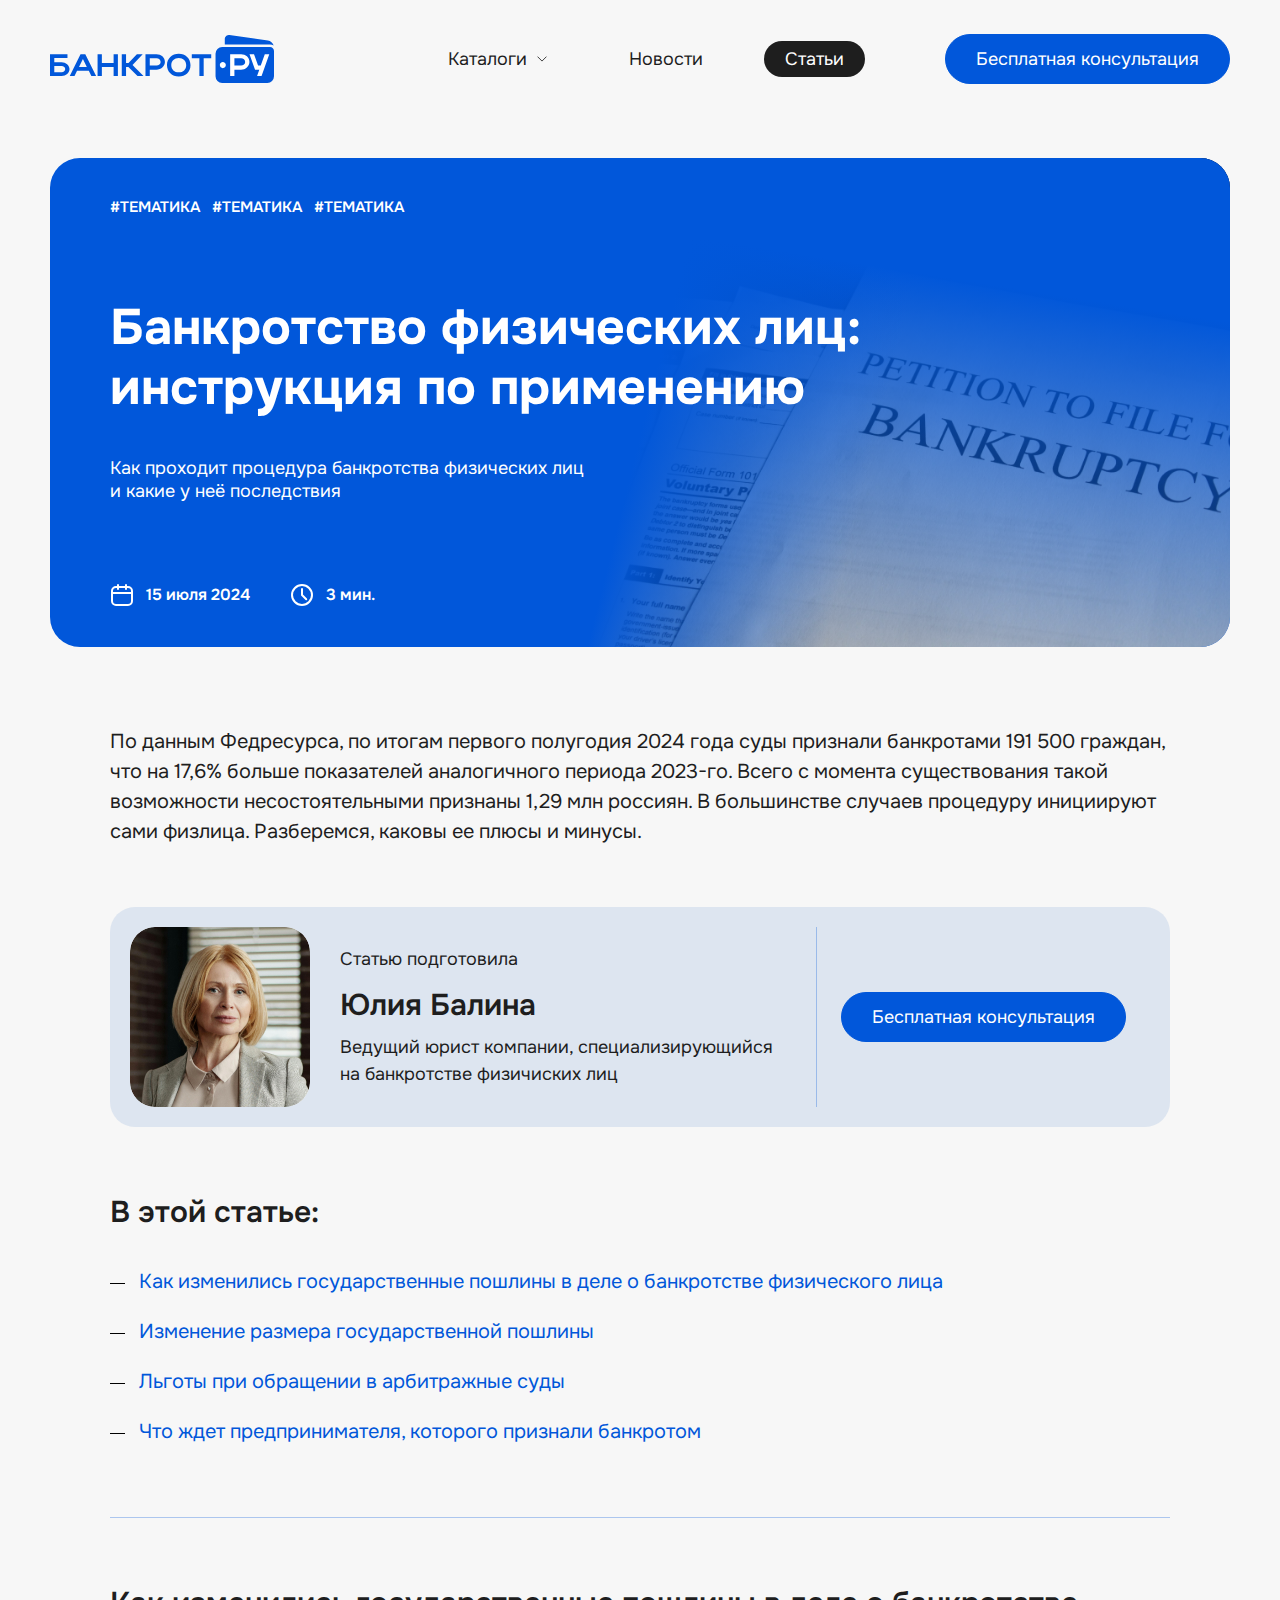
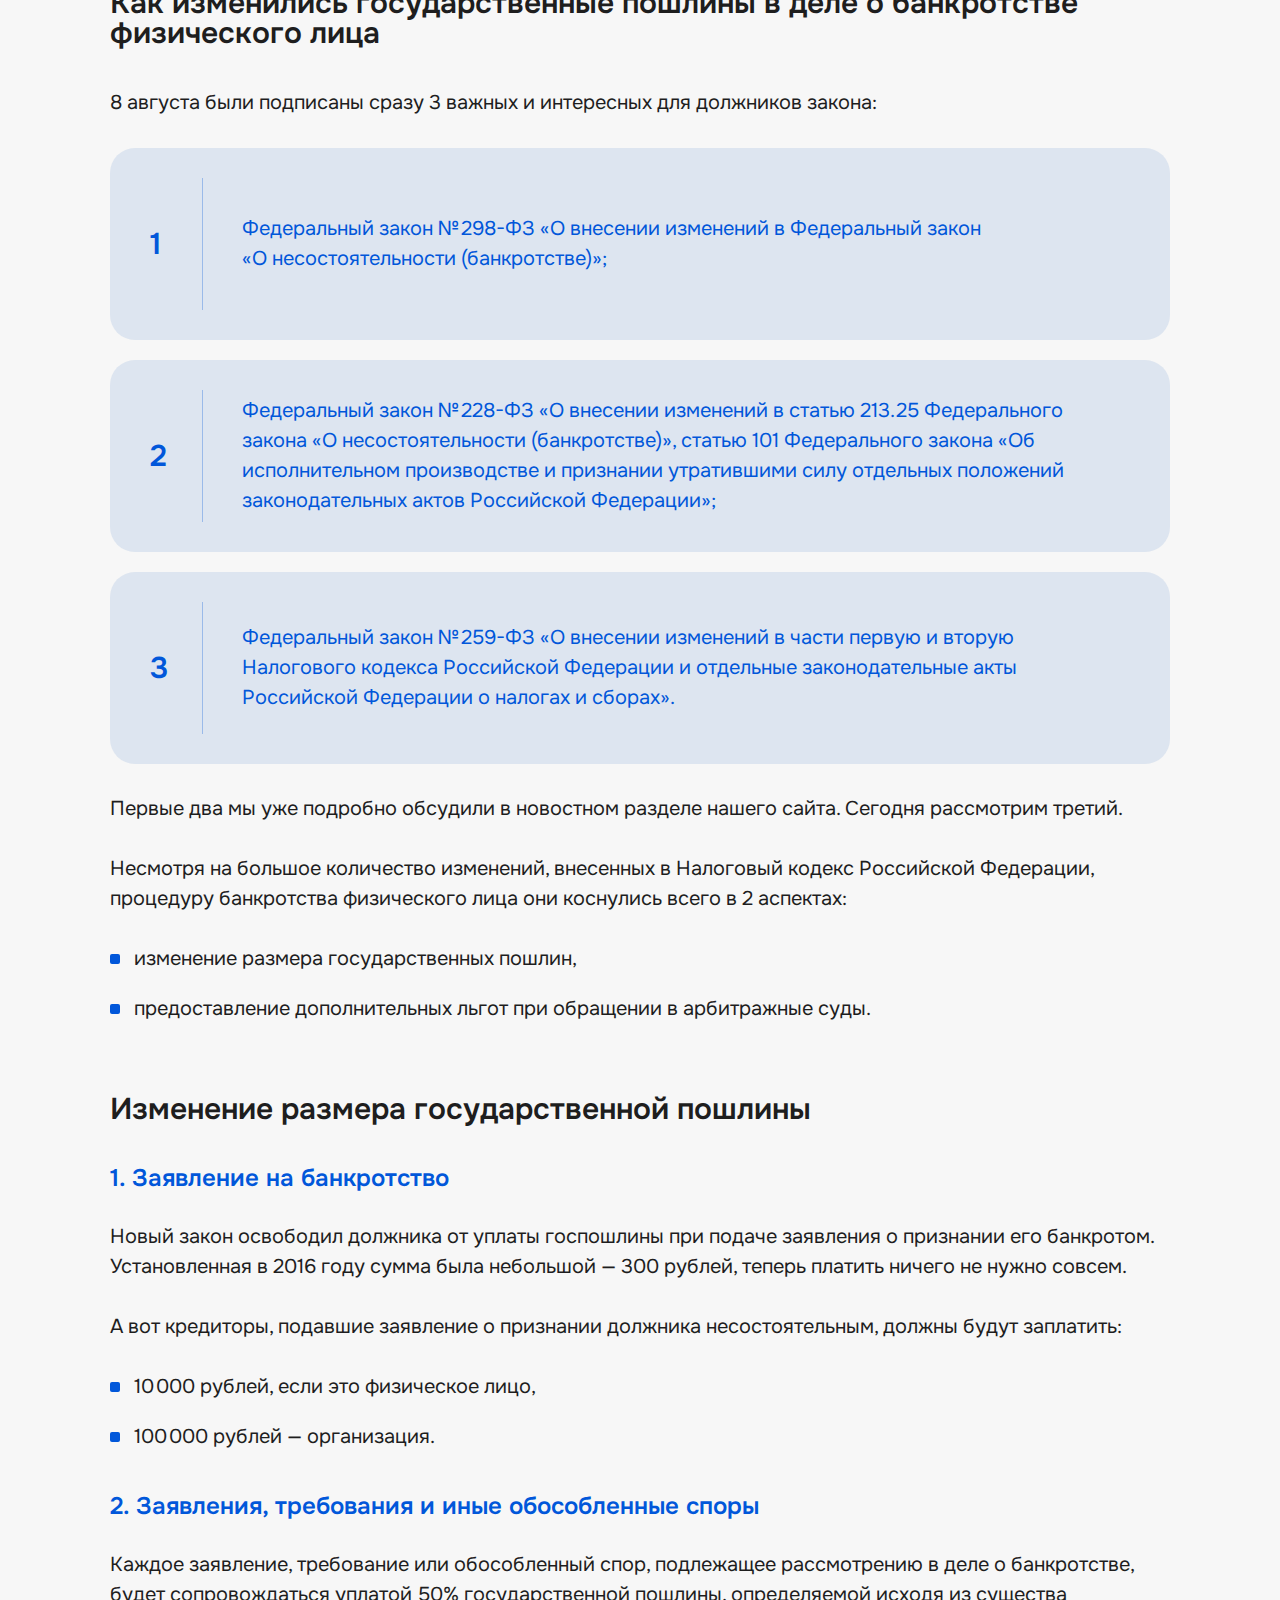
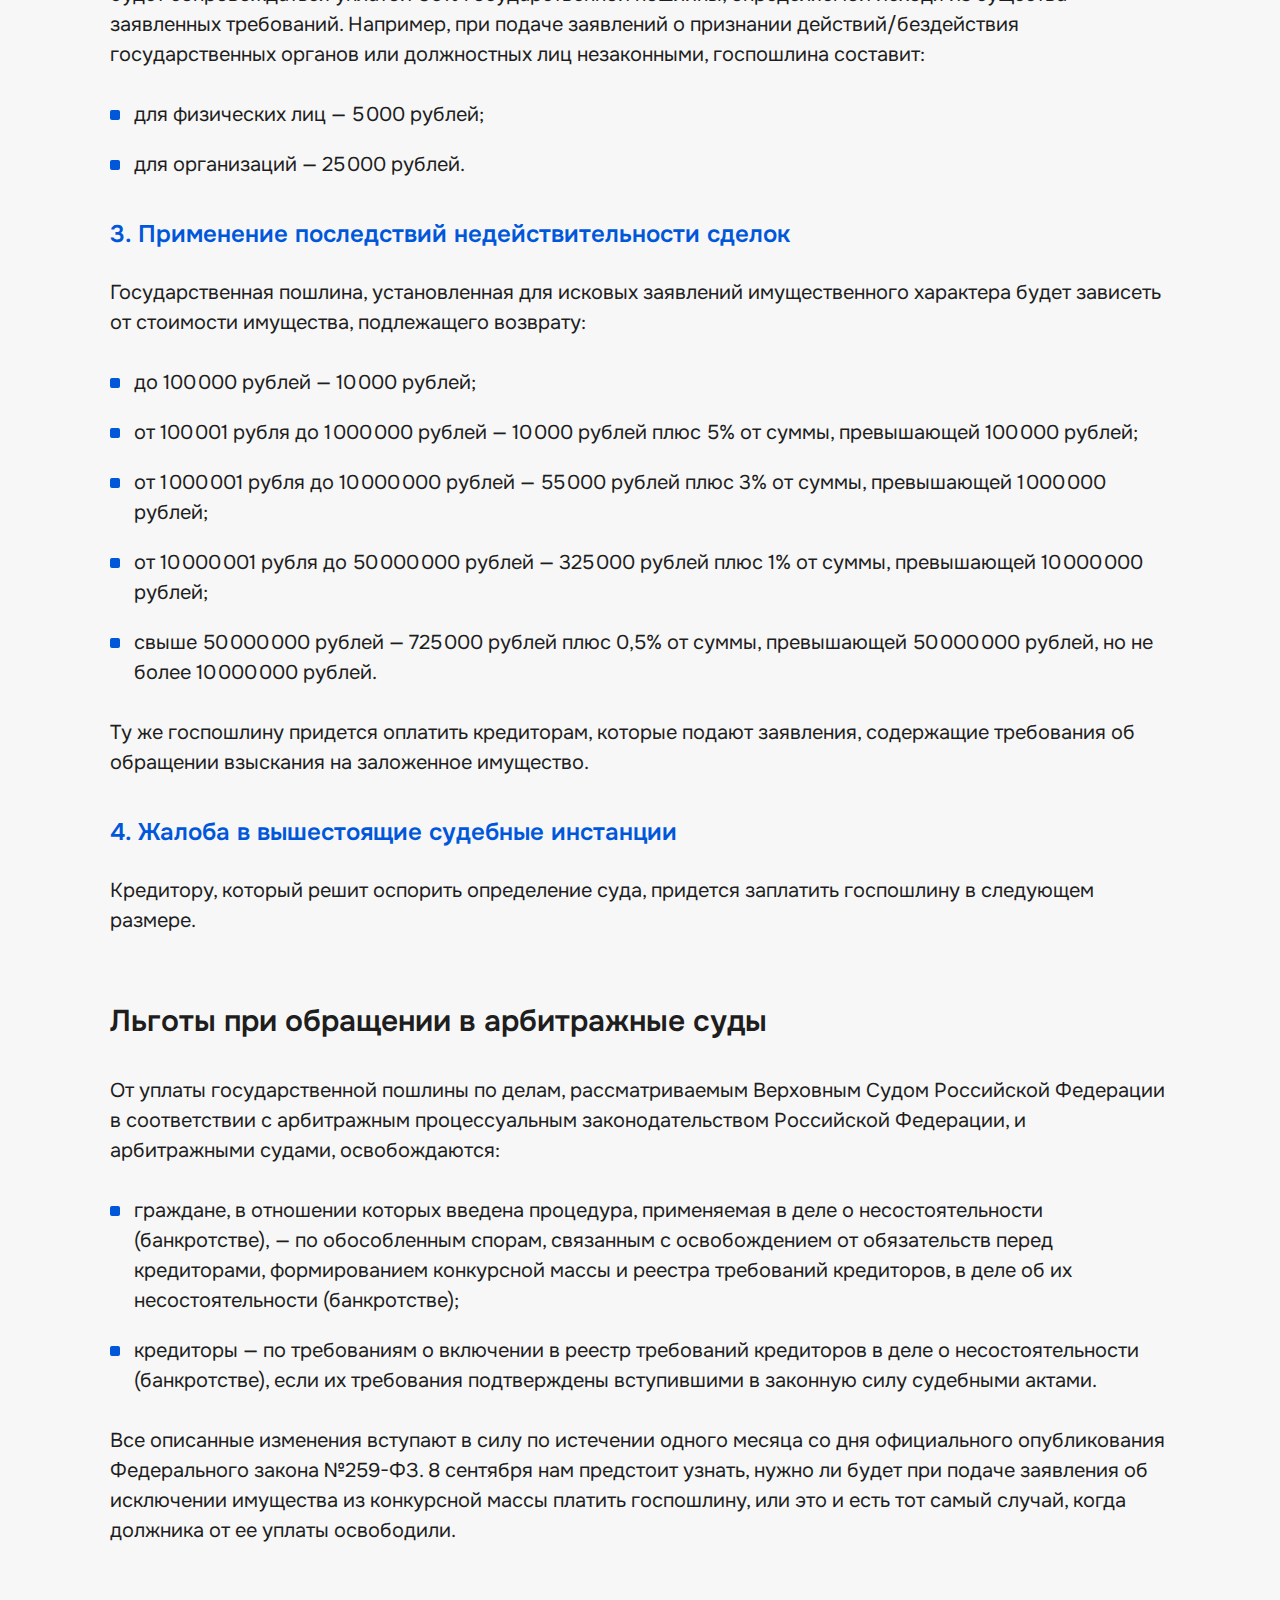
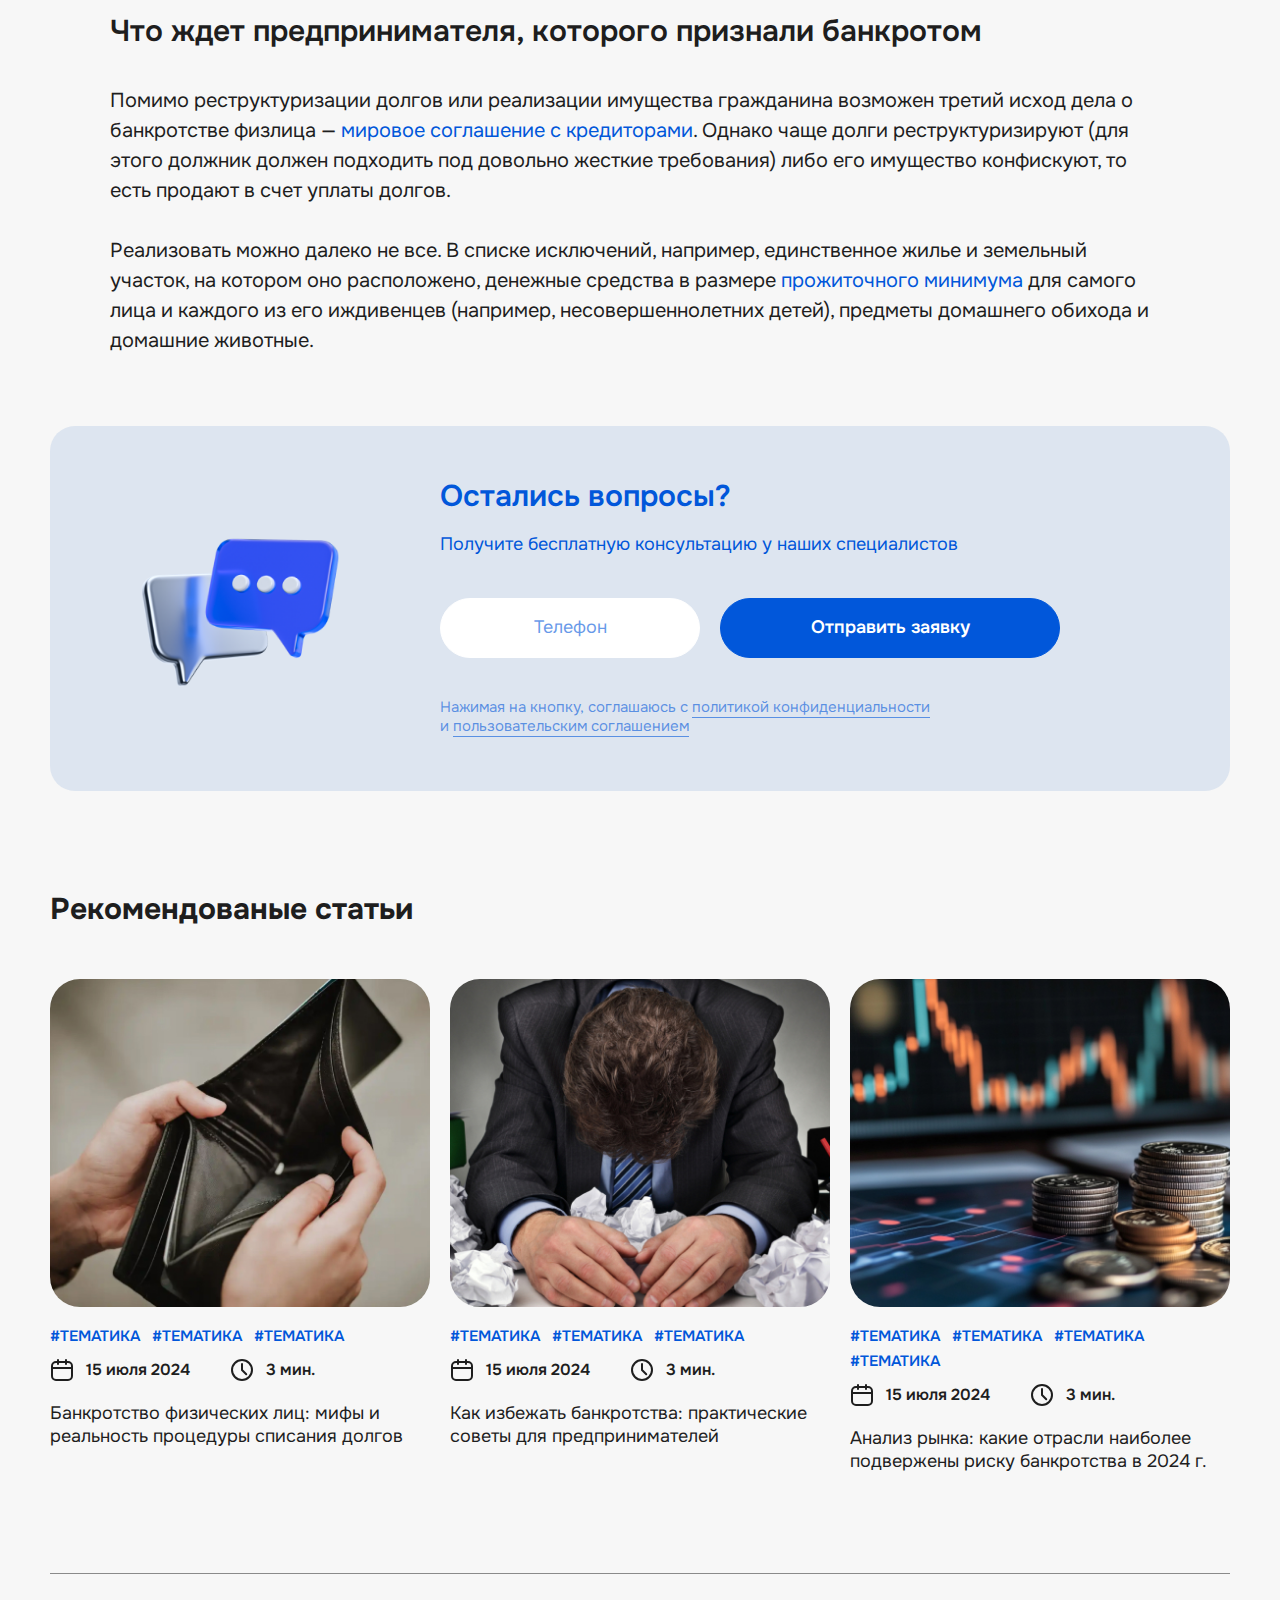
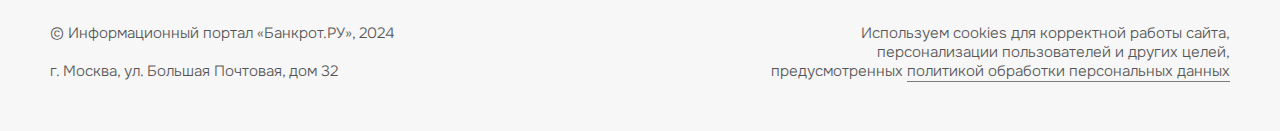
==== commit f0f9e91d: "upd: Update" ====
--- a/article.html
+++ b/article.html
@@ -213,6 +213,28 @@
 						<p>Помимо реструктуризации долгов или реализации имущества гражданина возможен третий исход дела о банкротстве физлица — <a href="#">мировое соглашение с кредиторами</a>. Однако чаще долги реструктуризируют (для этого должник должен подходить под довольно жесткие требования) либо его имущество конфискуют, то есть продают в счет уплаты долгов.</p>
 						<p>Реализовать можно далеко не все. В списке исключений, например, единственное жилье и земельный участок, на котором оно расположено, денежные средства в размере <a href="#">прожиточного минимума</a> для самого лица и каждого из его иждивенцев (например, несовершеннолетних детей), предметы домашнего обихода и домашние животные.</p>
 					</div>
+					<div class="questions content-inner__questions">
+						<div class="questions__wrapper">
+							<picture class="questions__img">
+								<img src="img/questions-img.png" alt="Image">
+							</picture>
+							<div class="questions__body">
+								<div class="questions__top">
+									<h3 class="questions__title">Остались вопросы?</h3>
+									<p class="questions__description">Получите бесплатную консультацию у наших специалистов</p>
+								</div>
+								<form action="#" class="questions-form questions__form">
+									<div class="questions-form__inner">
+										<div class="input-field questions-form__input">
+											<input type="tel" class="input-field__input" placeholder="Телефон" data-inputmask="'mask': '+7 (999) 999-99-99'">
+										</div>
+										<button class="questions-form__btn btn">Отправить заявку</button>
+									</div>
+								</form>
+								<p class="questions__copyright">Нажимая на кнопку, соглашаюсь с <a href="#">политикой конфиденциальности</a> <br>и <a href="#">пользовательским соглашением</a></p>
+							</div>
+						</div>
+					</div>
 				</div>
 			</section>
 			<!-- end of content inner -->
--- a/css/app.min.css
+++ b/css/app.min.css
@@ -190,6 +190,54 @@
             transform: rotate(360deg);
   }
 }
+.input-field__input {
+  -webkit-appearance: none;
+     -moz-appearance: none;
+          appearance: none;
+  display: block;
+  padding: 15.5px 20px;
+  width: 100%;
+  font-size: 18px;
+  font-weight: normal;
+  line-height: 1.5;
+  text-align: center;
+  color: #0157DA;
+  background: #FFFFFF;
+  border: 1px solid #FFFFFF;
+  border-radius: 1000px;
+  -webkit-transition: all 0.25s ease-in-out;
+  transition: all 0.25s ease-in-out;
+}
+.input-field__input::-webkit-input-placeholder {
+  opacity: 0.6;
+  color: #0157DA;
+}
+.input-field__input::-moz-placeholder {
+  opacity: 0.6;
+  color: #0157DA;
+}
+.input-field__input:-ms-input-placeholder {
+  opacity: 0.6;
+  color: #0157DA;
+}
+.input-field__input::-ms-input-placeholder {
+  opacity: 0.6;
+  color: #0157DA;
+}
+.input-field__input::placeholder {
+  opacity: 0.6;
+  color: #0157DA;
+}
+.input-field__input:focus {
+  outline: none;
+  border-color: #0157DA;
+}
+@media screen and (hover: hover) {
+  .input-field__input:hover {
+    border-color: #0157DA;
+  }
+}
+
 .simplebar-track.simplebar-vertical {
   top: 0;
   right: 30px;
@@ -3176,6 +3224,14 @@
     margin-bottom: 60px;
   }
 }
+@media screen and (min-width: 1200px) {
+  .content-inner__content {
+    padding: 0 60px;
+  }
+}
+.content-inner__questions {
+  margin-top: 70px;
+}
 
 .article-preview__wrapper {
   position: relative;
@@ -3572,6 +3628,232 @@
   }
 }
 
+.questions__wrapper {
+  display: -webkit-box;
+  display: -ms-flexbox;
+  display: flex;
+  -webkit-box-align: center;
+      -ms-flex-align: center;
+          align-items: center;
+  padding: 22.5px 90px;
+  width: 100%;
+  color: #0157DA;
+  background: rgba(196, 211, 233, 0.5);
+  border-radius: 25px;
+}
+@media screen and (min-width: 1200px) and (max-width: 1599px) {
+  .questions__wrapper {
+    padding: 52.5px 60px;
+  }
+}
+@media screen and (min-width: 1024px) and (max-width: 1199px) {
+  .questions__wrapper {
+    padding: 54.5px 80px 54.5px 30px;
+  }
+}
+@media screen and (max-width: 1023px) {
+  .questions__wrapper {
+    -webkit-box-orient: vertical;
+    -webkit-box-direction: normal;
+        -ms-flex-direction: column;
+            flex-direction: column;
+    padding: 0 20px 30px;
+  }
+}
+.questions__img {
+  display: block;
+  overflow: hidden;
+  margin-right: 70px;
+  min-width: 320px;
+  width: 320px;
+  height: 320px;
+}
+.questions__img img {
+  display: block;
+  width: 100%;
+  height: 100%;
+  -o-object-fit: contain;
+     object-fit: contain;
+}
+@media screen and (min-width: 1200px) and (max-width: 1599px) {
+  .questions__img {
+    min-width: 260px;
+    width: 260px;
+    height: 260px;
+  }
+}
+@media screen and (min-width: 1024px) and (max-width: 1199px) {
+  .questions__img {
+    margin-right: 30px;
+    min-width: 245px;
+    width: 245px;
+    height: 245px;
+  }
+}
+@media screen and (max-width: 1023px) {
+  .questions__img {
+    margin: 0 auto 10px;
+  }
+}
+@media screen and (min-width: 768px) and (max-width: 1023px) {
+  .questions__img {
+    min-width: 200px;
+    width: 200px;
+    height: 200px;
+  }
+}
+@media screen and (max-width: 767px) {
+  .questions__img {
+    min-width: 120px;
+    width: 120px;
+    height: 120px;
+  }
+}
+.questions__body {
+  max-width: calc(100% - 320px - 70px);
+  width: 100%;
+}
+@media screen and (min-width: 1200px) and (max-width: 1599px) {
+  .questions__body {
+    max-width: calc(100% - 260px - 70px);
+  }
+}
+@media screen and (min-width: 1024px) and (max-width: 1199px) {
+  .questions__body {
+    max-width: calc(100% - 245px - 30px);
+  }
+}
+@media screen and (max-width: 1023px) {
+  .questions__body {
+    max-width: none;
+  }
+}
+.questions__title {
+  display: block;
+  width: -webkit-fit-content;
+  width: -moz-fit-content;
+  width: fit-content;
+  font-size: 30px;
+  font-weight: 600;
+  line-height: 1;
+}
+@media screen and (max-width: 1023px) {
+  .questions__title {
+    margin: 0 auto;
+    text-align: center;
+  }
+}
+@media screen and (max-width: 767px) {
+  .questions__title {
+    font-size: 25px;
+    font-weight: bold;
+  }
+}
+.questions__description {
+  display: block;
+  margin-top: 20px;
+  width: -webkit-fit-content;
+  width: -moz-fit-content;
+  width: fit-content;
+  font-size: 18px;
+  font-weight: normal;
+  line-height: 1.5;
+}
+@media screen and (max-width: 1023px) {
+  .questions__description {
+    margin: 20px auto 0;
+    text-align: center;
+  }
+}
+@media screen and (max-width: 767px) {
+  .questions__description {
+    font-size: 16px;
+    line-height: 1.25;
+  }
+}
+.questions__form {
+  margin-top: 40px;
+  max-width: 620px;
+  width: 100%;
+}
+@media screen and (max-width: 1023px) {
+  .questions__form {
+    margin: 40px auto 0;
+  }
+}
+.questions__copyright {
+  display: block;
+  margin-top: 40px;
+  max-width: 640px;
+  width: 100%;
+  font-size: 15px;
+  font-weight: normal;
+  line-height: 1.3;
+  color: rgba(1, 87, 218, 0.6);
+}
+.questions__copyright a {
+  display: inline;
+  color: rgba(1, 87, 218, 0.6);
+  border-bottom: 1px solid rgba(1, 87, 218, 0.6);
+}
+.questions__copyright a:hover {
+  color: rgba(1, 87, 218, 0.6);
+}
+@media screen and (hover: hover) {
+  .questions__copyright a:hover {
+    color: #0157DA;
+    border-color: #0157DA;
+  }
+}
+@media screen and (max-width: 1023px) {
+  .questions__copyright {
+    margin: 40px auto 0;
+    text-align: center;
+  }
+}
+
+.questions-form__inner {
+  display: -webkit-box;
+  display: -ms-flexbox;
+  display: flex;
+  -webkit-box-align: center;
+      -ms-flex-align: center;
+          align-items: center;
+  width: 100%;
+}
+@media screen and (max-width: 767px) {
+  .questions-form__inner {
+    -webkit-box-orient: vertical;
+    -webkit-box-direction: normal;
+        -ms-flex-direction: column;
+            flex-direction: column;
+  }
+}
+.questions-form__input {
+  max-width: 260px;
+  min-width: 260px;
+}
+@media screen and (max-width: 767px) {
+  .questions-form__input {
+    max-width: none;
+    min-width: auto;
+    width: 100%;
+  }
+}
+.questions-form__btn {
+  -webkit-box-flex: 1;
+      -ms-flex: 1 1 auto;
+          flex: 1 1 auto;
+  margin-left: 20px;
+}
+@media screen and (max-width: 767px) {
+  .questions-form__btn {
+    margin-top: 20px;
+    margin-left: 0;
+    width: 100%;
+  }
+}
+
 .loader {
   display: block;
   margin: 40px auto 0;
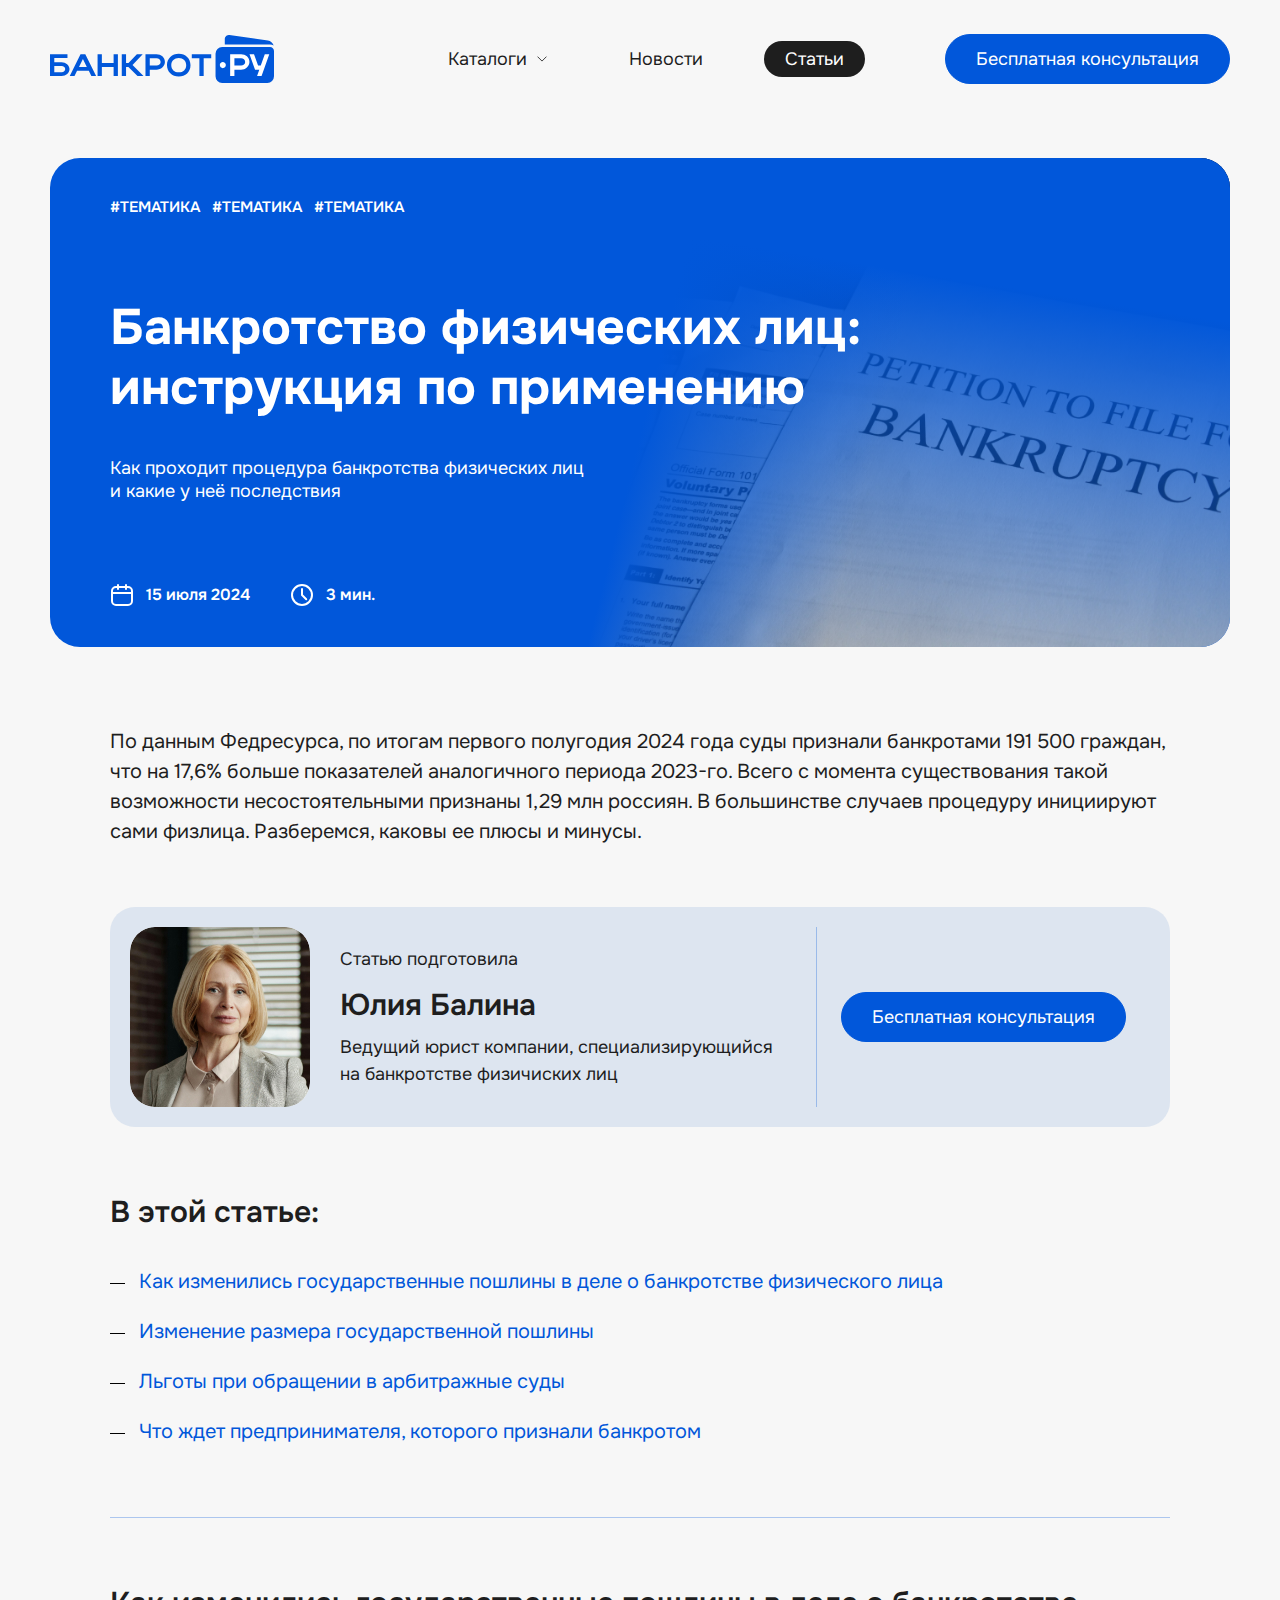
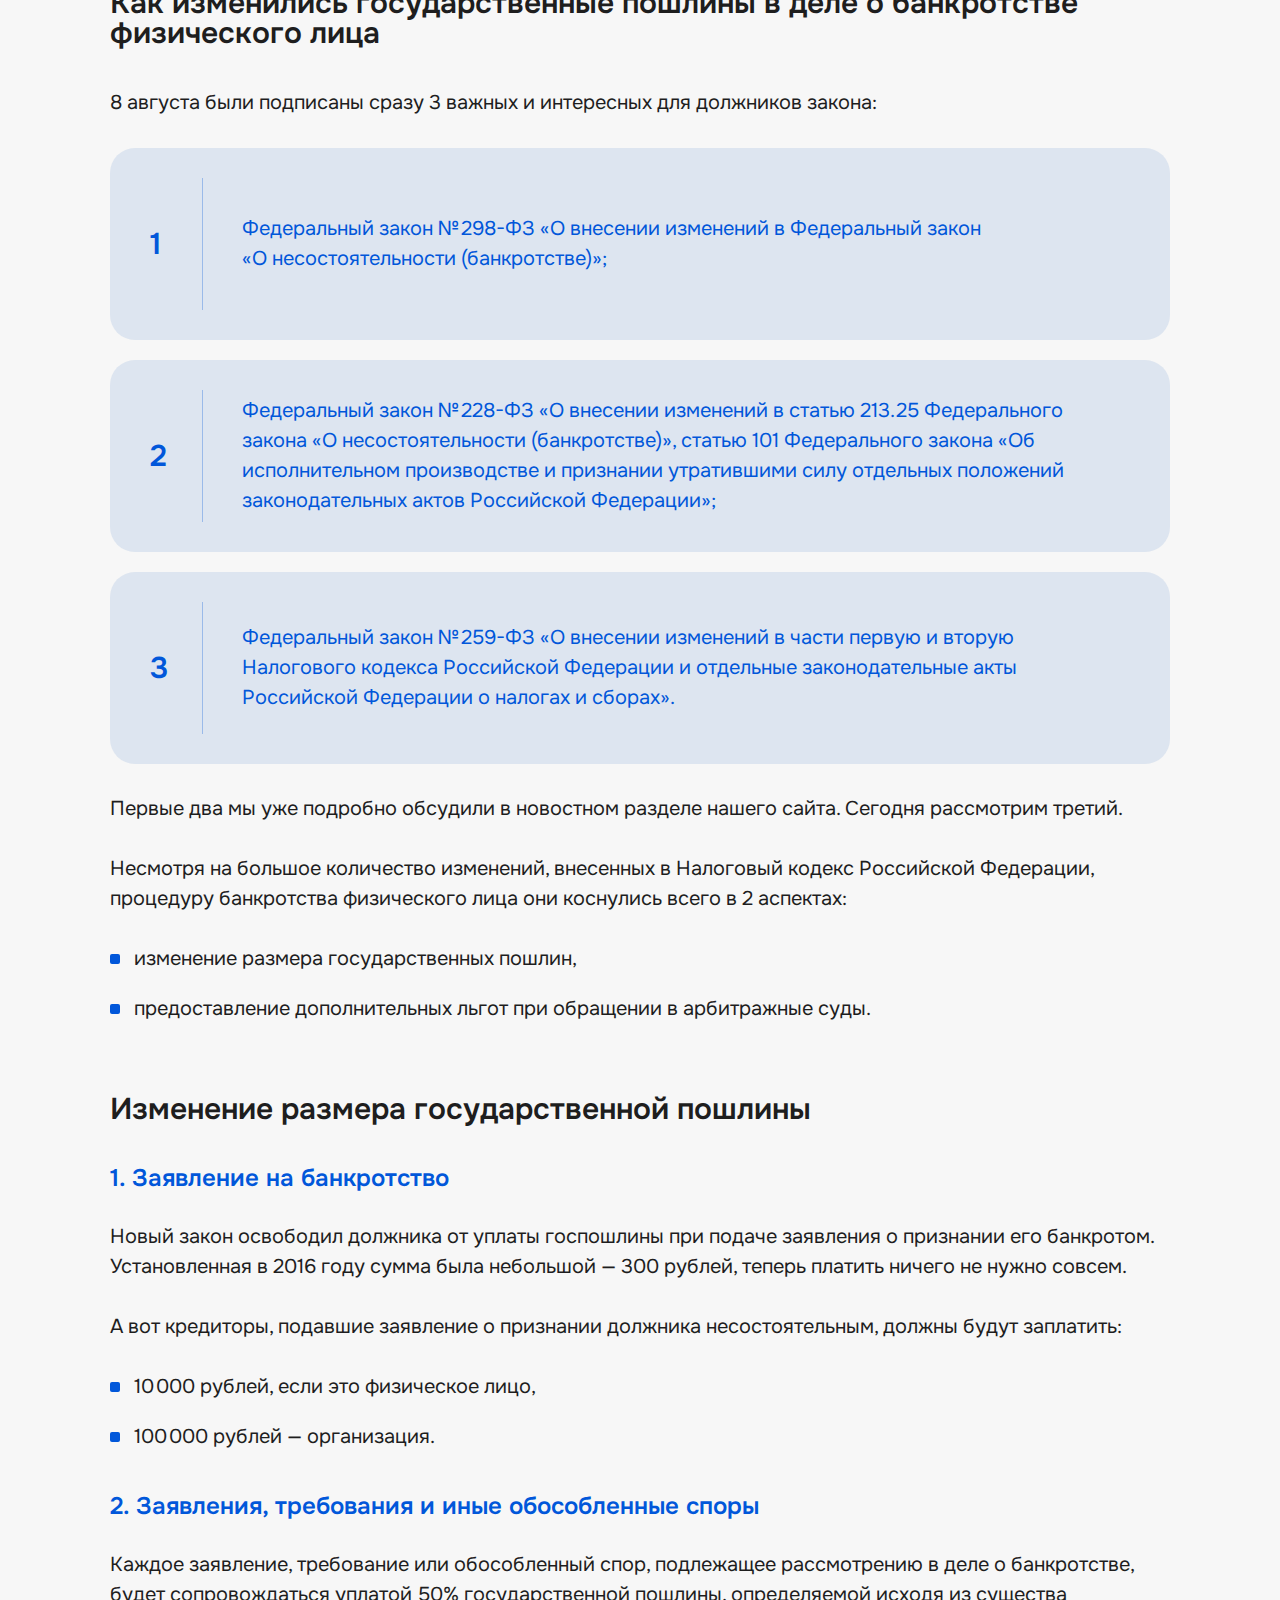
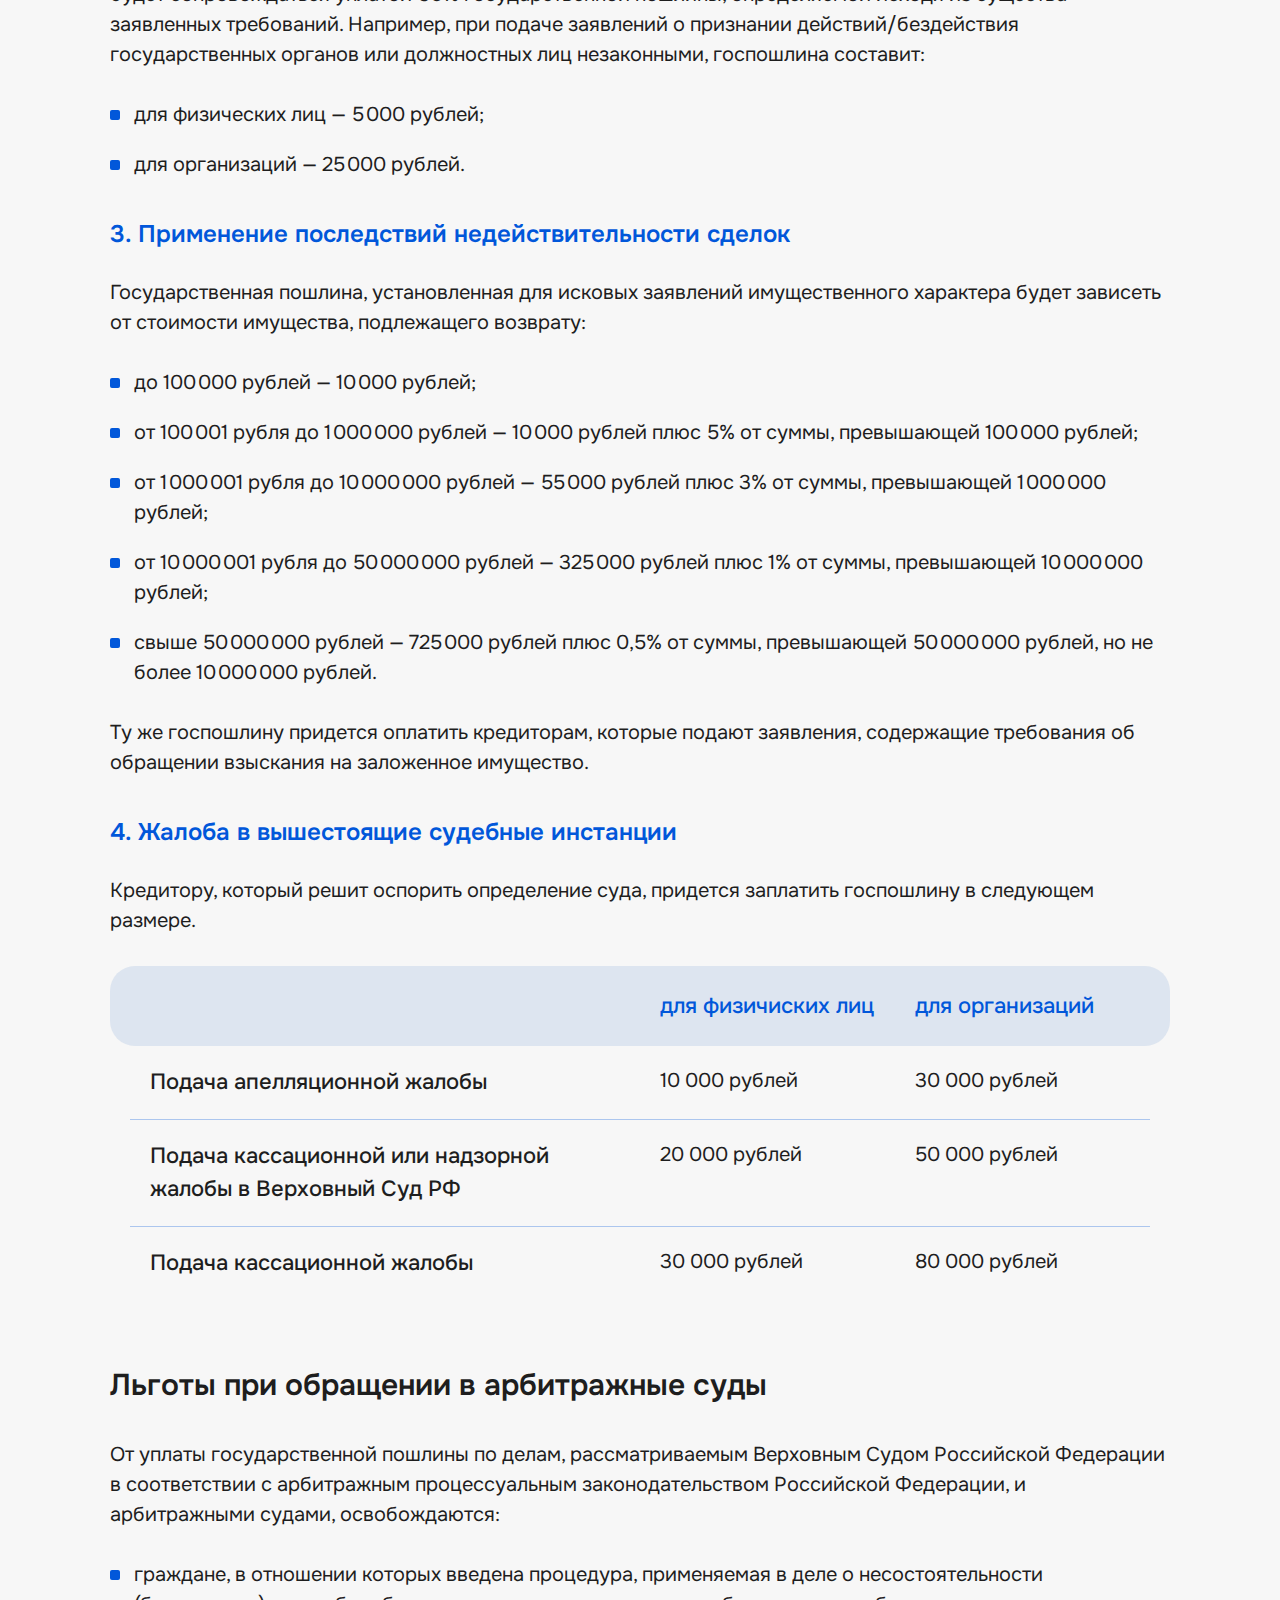
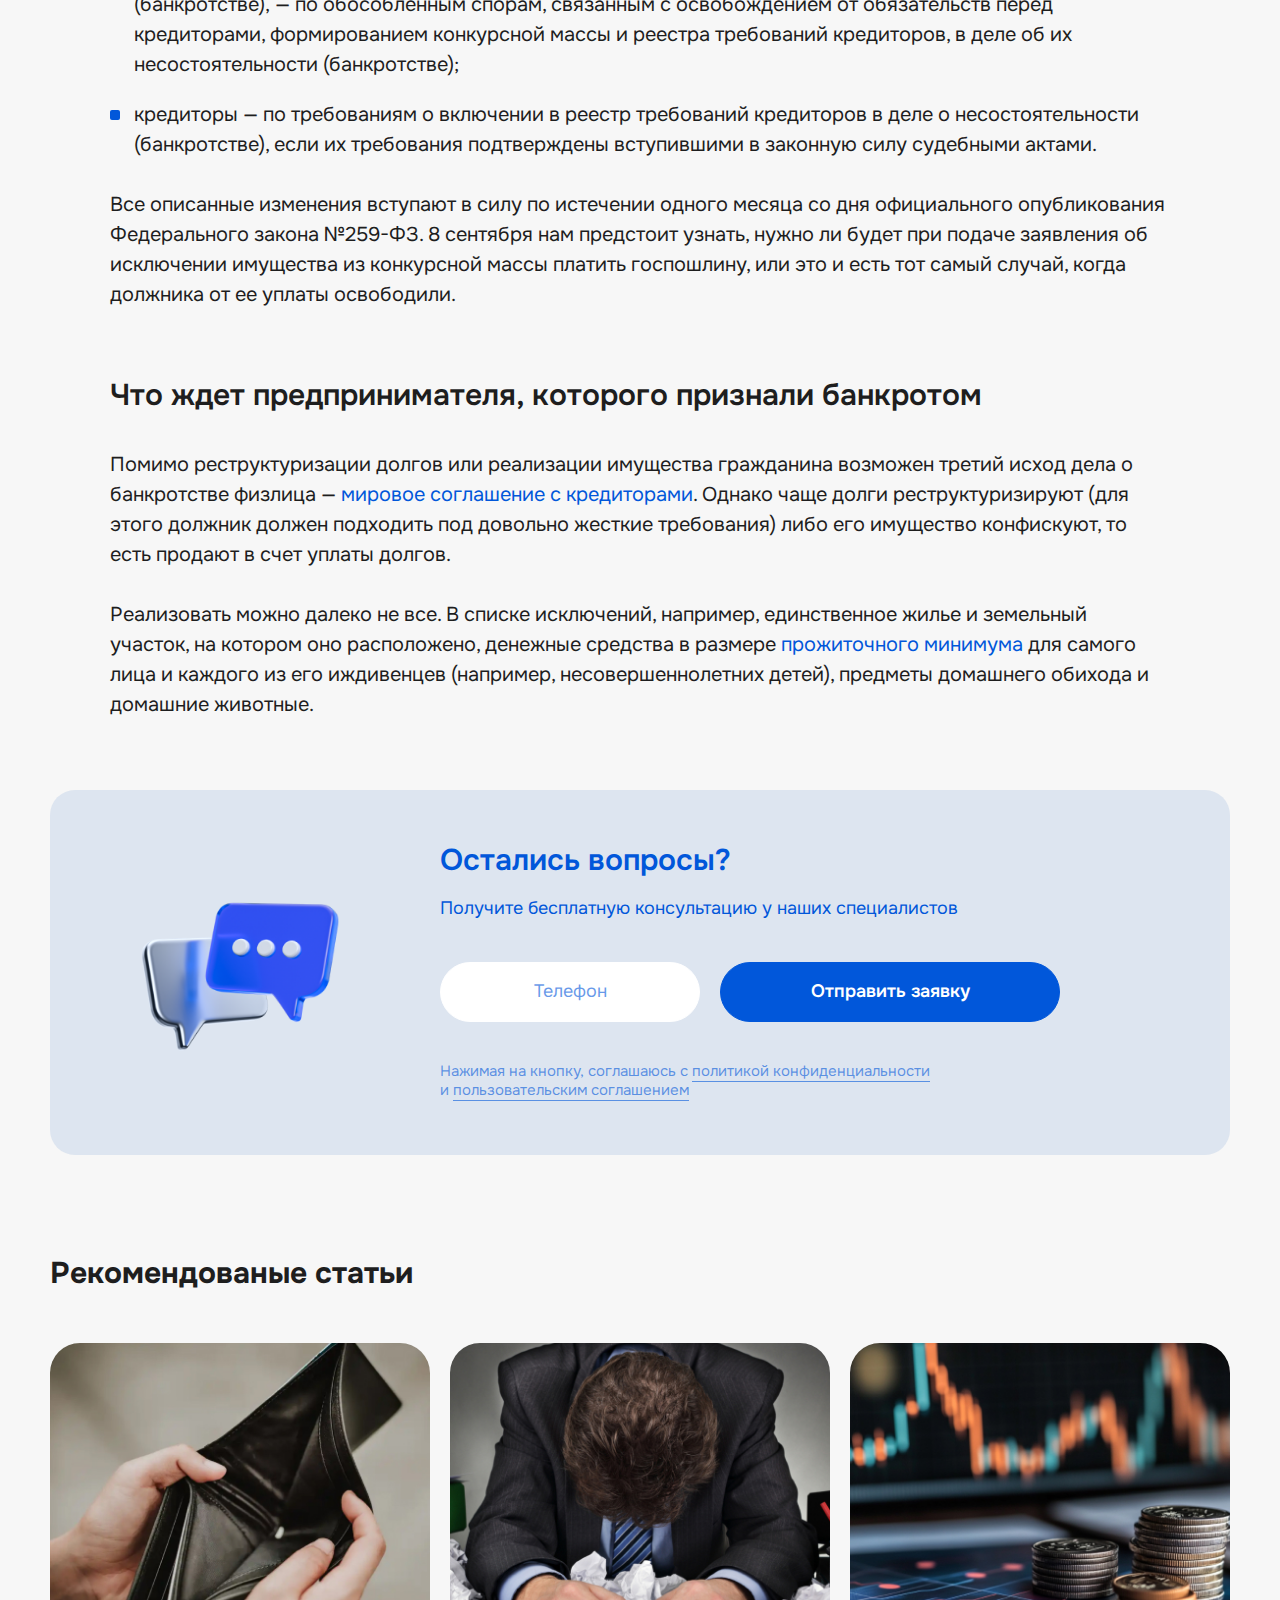
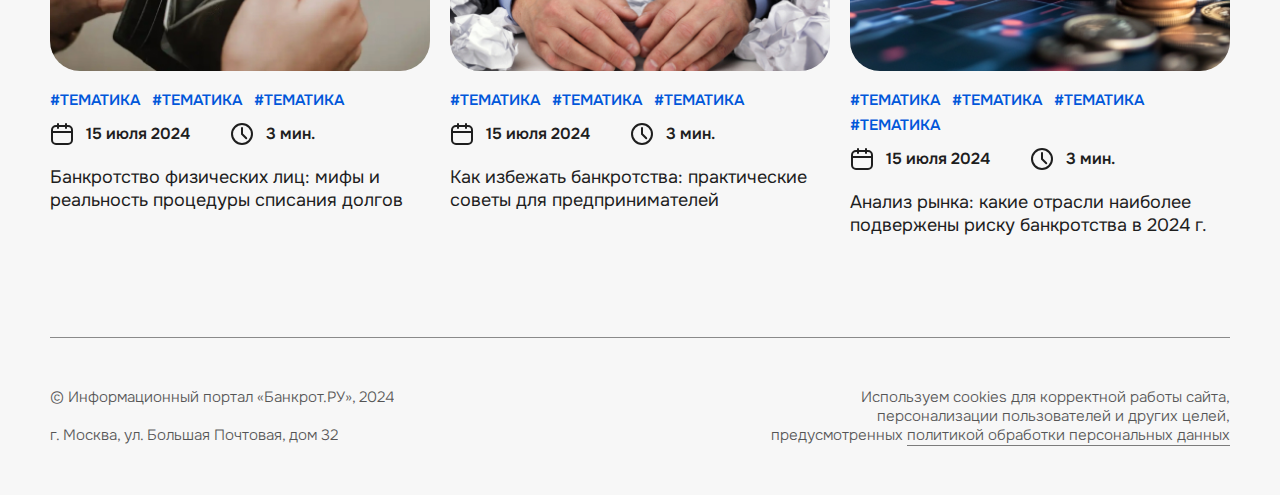
==== commit 2ceceb3c: "upd: Update" ====
--- a/article.html
+++ b/article.html
@@ -200,8 +200,62 @@
 						<p>Ту же госпошлину придется оплатить кредиторам, которые подают заявления, содержащие требования об обращении взыскания на заложенное имущество.</p>
 						<h3>4. Жалоба в вышестоящие судебные инстанции</h3>
 						<p>Кредитору, который решит оспорить определение суда, придется заплатить госпошлину в следующем размере.</p>
-						<!-- table -->
-						<!-- end of table -->
+						<div class="content-table">
+							<div class="content-table__wrap">
+								<div class="content-table__head">
+									<div class="content-table__row">
+										<div class="content-table__item"></div>
+										<div class="content-table__item">
+											<span class="content-table__heading">для физичиских&nbsp;лиц</span>
+										</div>
+										<div class="content-table__item">
+											<span class="content-table__heading">для организаций</span>
+										</div>
+									</div>
+								</div>
+								<div class="content-table__body">
+									<div class="content-table__row">
+										<div class="content-table__item">
+											<span class="content-table__value">
+												<b>Подача апелляционной жалобы</b>
+											</span>
+										</div>
+										<div class="content-table__item" data-title="Для физичиских лиц">
+											<span class="content-table__value">10 000 рублей</span>
+										</div>
+										<div class="content-table__item" data-title="Для организаций">
+											<span class="content-table__value">30 000 рублей</span>
+										</div>
+									</div>
+									<div class="content-table__row">
+										<div class="content-table__item">
+											<span class="content-table__value">
+												<b>Подача кассационной или надзорной жалобы в Верховный Суд РФ</b>
+											</span>
+										</div>
+										<div class="content-table__item" data-title="Для физичиских лиц">
+											<span class="content-table__value">20 000 рублей</span>
+										</div>
+										<div class="content-table__item" data-title="Для организаций">
+											<span class="content-table__value">50 000 рублей</span>
+										</div>
+									</div>
+									<div class="content-table__row">
+										<div class="content-table__item">
+											<span class="content-table__value">
+												<b>Подача кассационной жалобы</b>
+											</span>
+										</div>
+										<div class="content-table__item" data-title="Для физичиских лиц">
+											<span class="content-table__value">30 000 рублей</span>
+										</div>
+										<div class="content-table__item" data-title="Для организаций">
+											<span class="content-table__value">80 000 рублей</span>
+										</div>
+									</div>
+								</div>
+							</div>
+						</div>
 						<h2>Льготы при обращении в арбитражные суды</h2>
 						<p>От уплаты государственной пошлины по делам, рассматриваемым Верховным Судом Российской Федерации в соответствии с арбитражным процессуальным законодательством Российской Федерации, и арбитражными судами, освобождаются:</p>
 						<ul>
--- a/css/app.min.css
+++ b/css/app.min.css
@@ -3232,6 +3232,137 @@
 .content-inner__questions {
   margin-top: 70px;
 }
+@media screen and (max-width: 767px) {
+  .content-inner__questions {
+    margin-top: 60px;
+  }
+}
+
+.content-table__head {
+  padding: 6px 20px;
+  color: #0157DA;
+  background: rgba(196, 211, 233, 0.5);
+  border-radius: 25px;
+}
+@media screen and (max-width: 1023px) {
+  .content-table__head {
+    display: none;
+  }
+}
+@media screen and (min-width: 1024px) {
+  .content-table__body {
+    padding: 0 20px;
+  }
+}
+.content-table__row {
+  display: -webkit-box;
+  display: -ms-flexbox;
+  display: flex;
+  -webkit-box-pack: justify;
+      -ms-flex-pack: justify;
+          justify-content: space-between;
+}
+@media screen and (max-width: 1023px) {
+  .content-table__row {
+    -webkit-box-orient: vertical;
+    -webkit-box-direction: normal;
+        -ms-flex-direction: column;
+            flex-direction: column;
+  }
+}
+@media screen and (min-width: 1024px) {
+  .content-table__row + .content-table__row {
+    border-top: 1px solid rgba(1, 87, 218, 0.3);
+  }
+}
+@media screen and (min-width: 1024px) {
+  .content-table__item {
+    padding: 20px;
+  }
+  .content-table__item:first-child {
+    width: 50%;
+  }
+  .content-table__item:nth-child(2), .content-table__item:nth-child(3) {
+    width: 25%;
+  }
+}
+@media screen and (max-width: 1023px) {
+  .content-table__item {
+    padding: 15px 20px;
+    width: 100%;
+  }
+  .content-table__item:first-child {
+    padding: 20px;
+    color: #0157DA;
+    background: rgba(196, 211, 233, 0.5);
+    border-radius: 25px;
+  }
+  .content-table__item:nth-child(n+3) {
+    border-top: 1px solid rgba(1, 87, 218, 0.3);
+  }
+  .content-table__item:nth-child(n+2) {
+    display: -webkit-box;
+    display: -ms-flexbox;
+    display: flex;
+    -webkit-box-align: center;
+        -ms-flex-align: center;
+            align-items: center;
+    -webkit-box-pack: justify;
+        -ms-flex-pack: justify;
+            justify-content: space-between;
+  }
+  .content-table__item:nth-child(n+2)::before {
+    content: attr(data-title);
+    display: block;
+    margin-right: 16px;
+    max-width: 116px;
+    min-width: 116px;
+    font-size: 20px;
+    font-weight: 500;
+    line-height: 1.25;
+  }
+  .content-table__item:nth-child(n+2) .content-table__value {
+    text-align: right;
+  }
+}
+@media screen and (max-width: 767px) {
+  .content-table__item:nth-child(n+2)::before {
+    font-size: 16px;
+  }
+}
+.content-table__heading {
+  display: block;
+  width: 100%;
+  font-size: 22px;
+  font-weight: 500;
+  line-height: 1.2727272727;
+}
+@media screen and (max-width: 767px) {
+  .content-table__heading {
+    font-size: 18px;
+    line-height: 1.4444444444;
+  }
+}
+.content-table__value {
+  display: block;
+  width: 100%;
+  font-size: 20px;
+  font-weight: normal;
+  line-height: 1.5;
+}
+.content-table__value b, .content-table__value strong {
+  font-size: 22px;
+  font-weight: 500;
+}
+@media screen and (max-width: 767px) {
+  .content-table__value {
+    font-size: 16px;
+    line-height: 1.25;
+  }
+  .content-table__value b, .content-table__value strong {
+    font-size: 16px;
+  }
+}
 
 .article-preview__wrapper {
   position: relative;
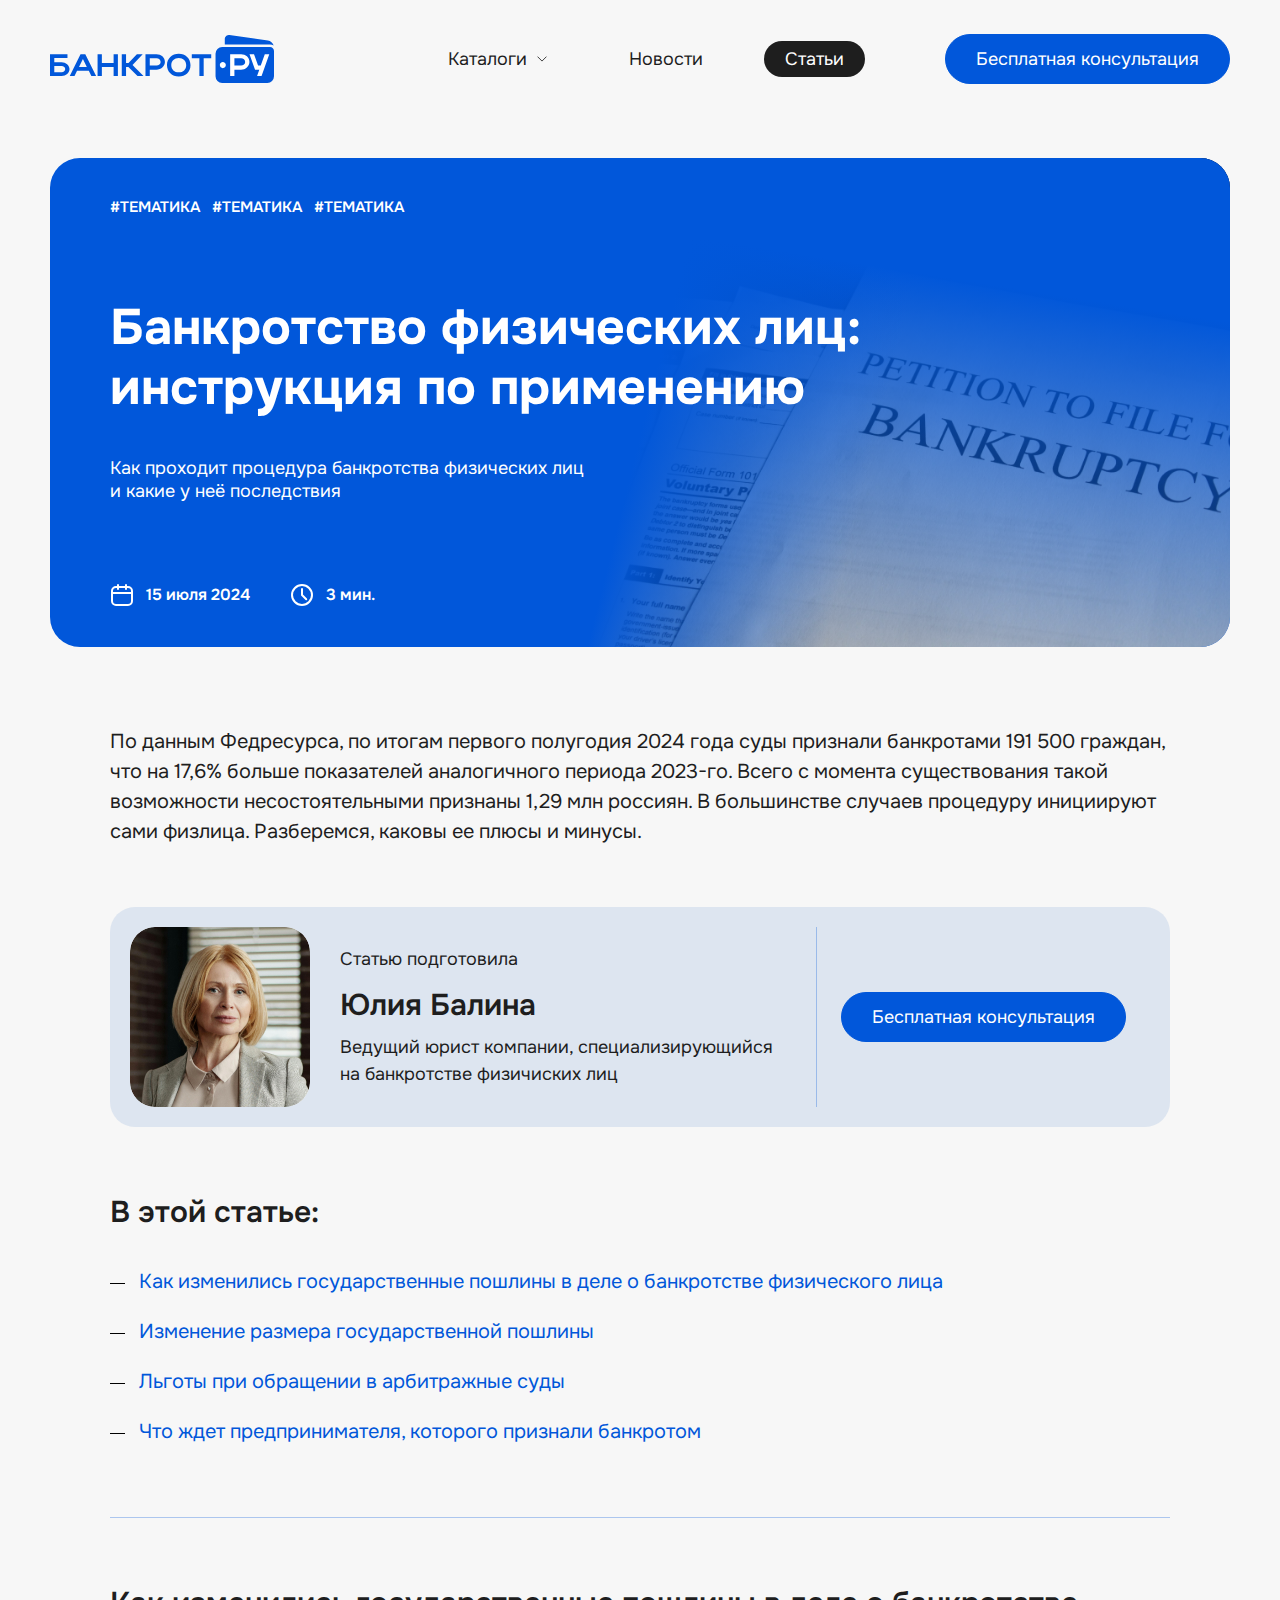
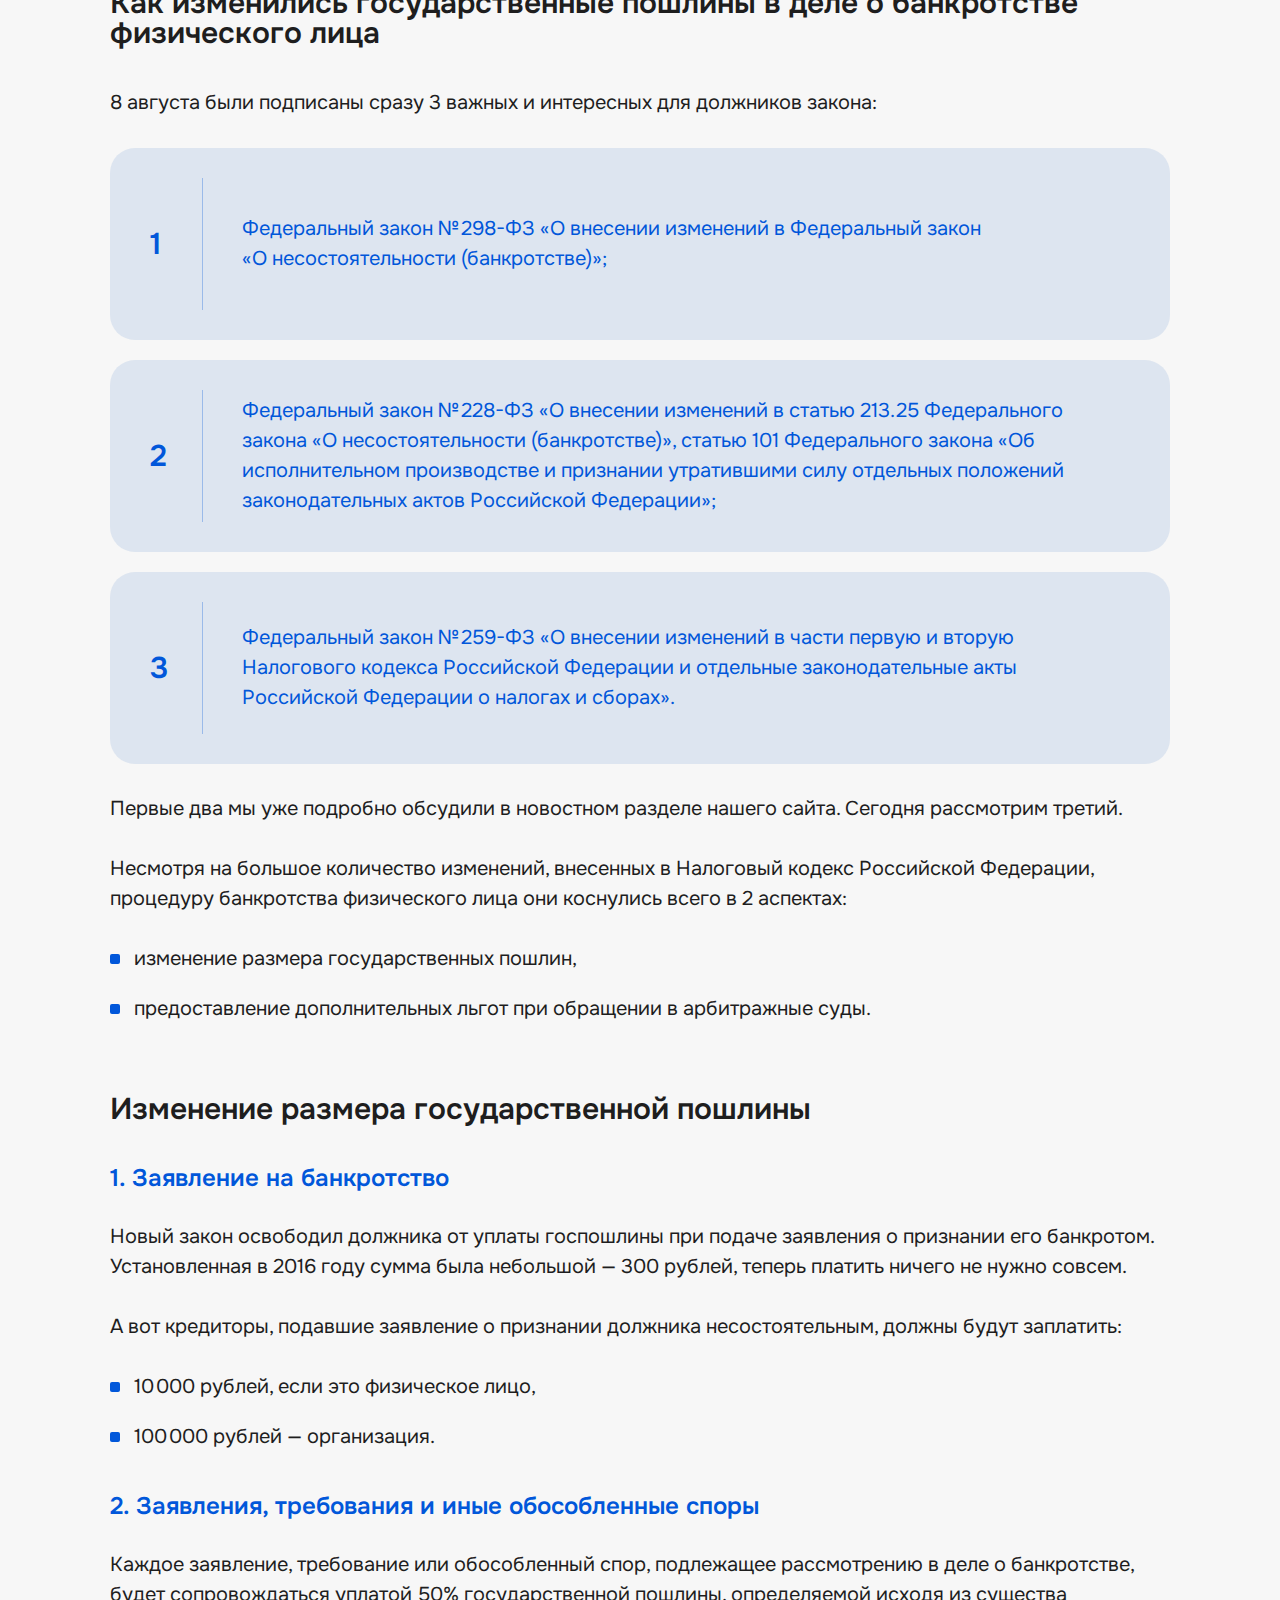
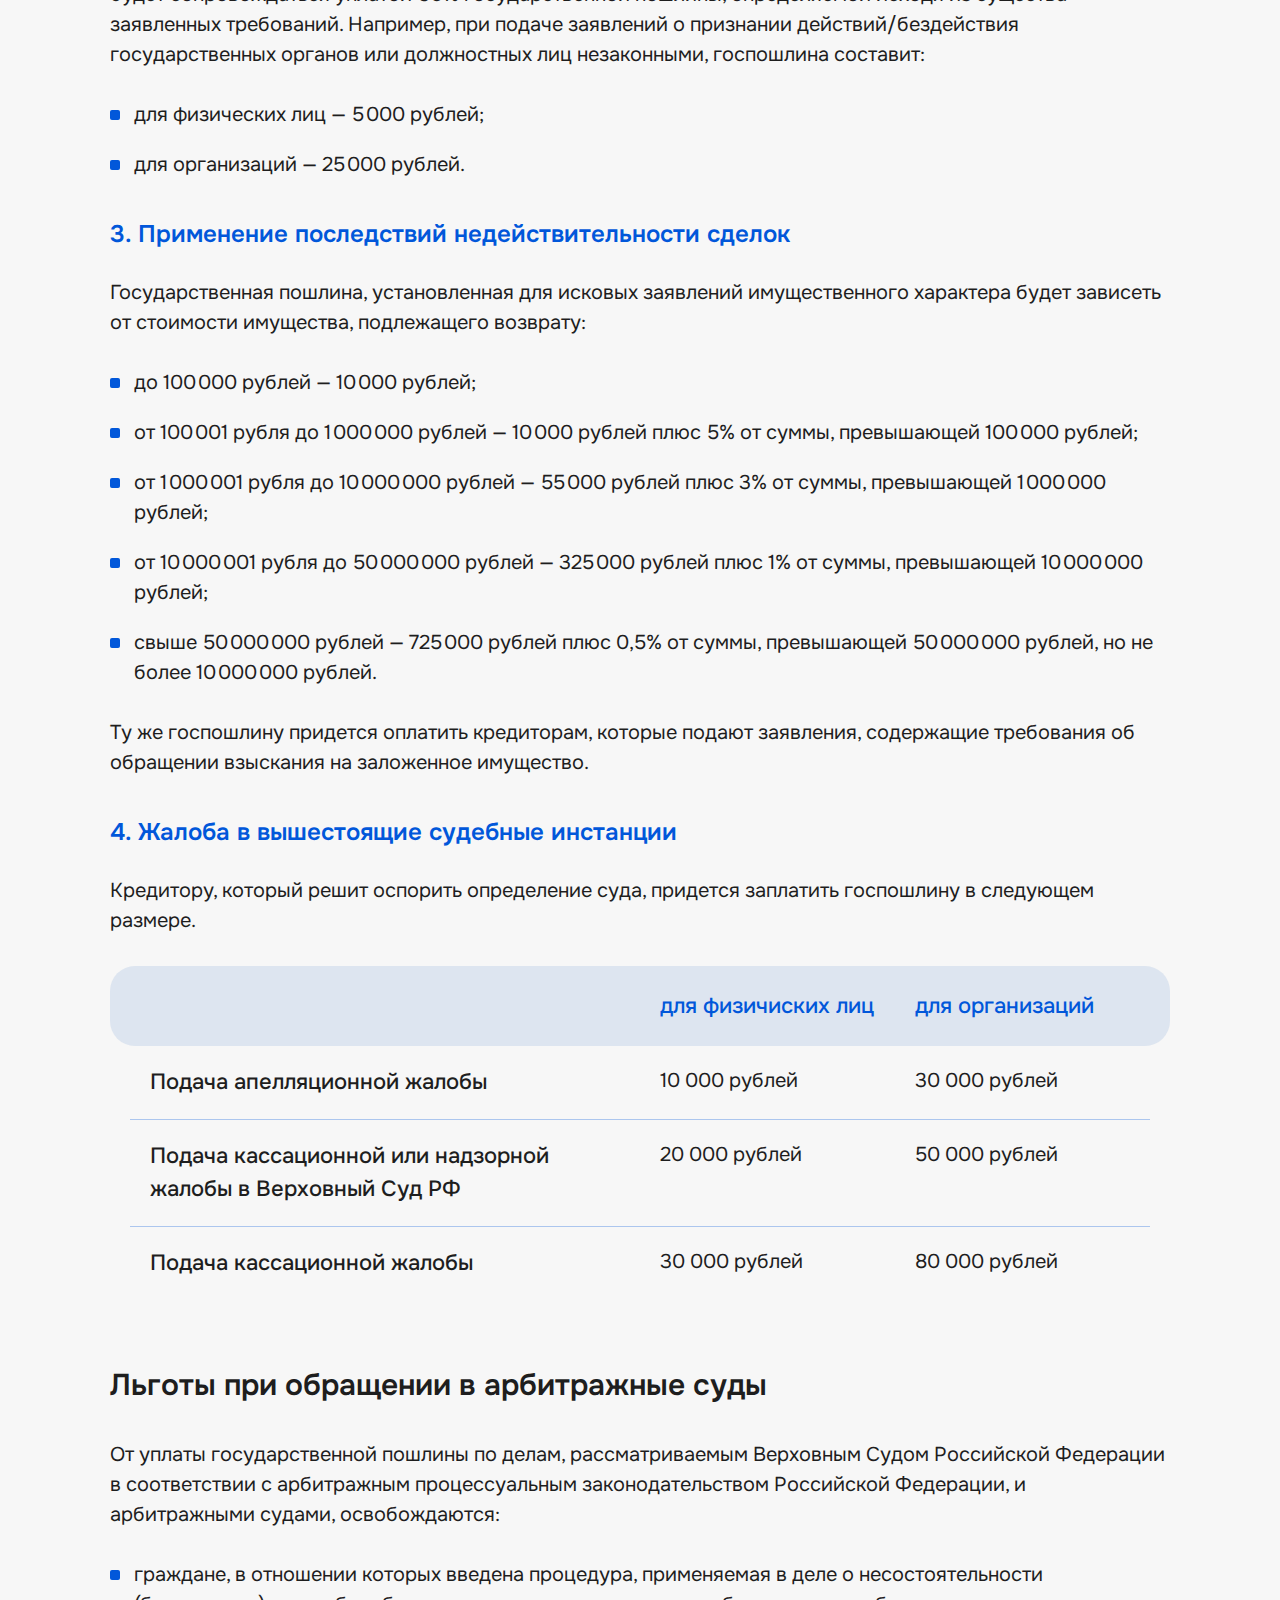
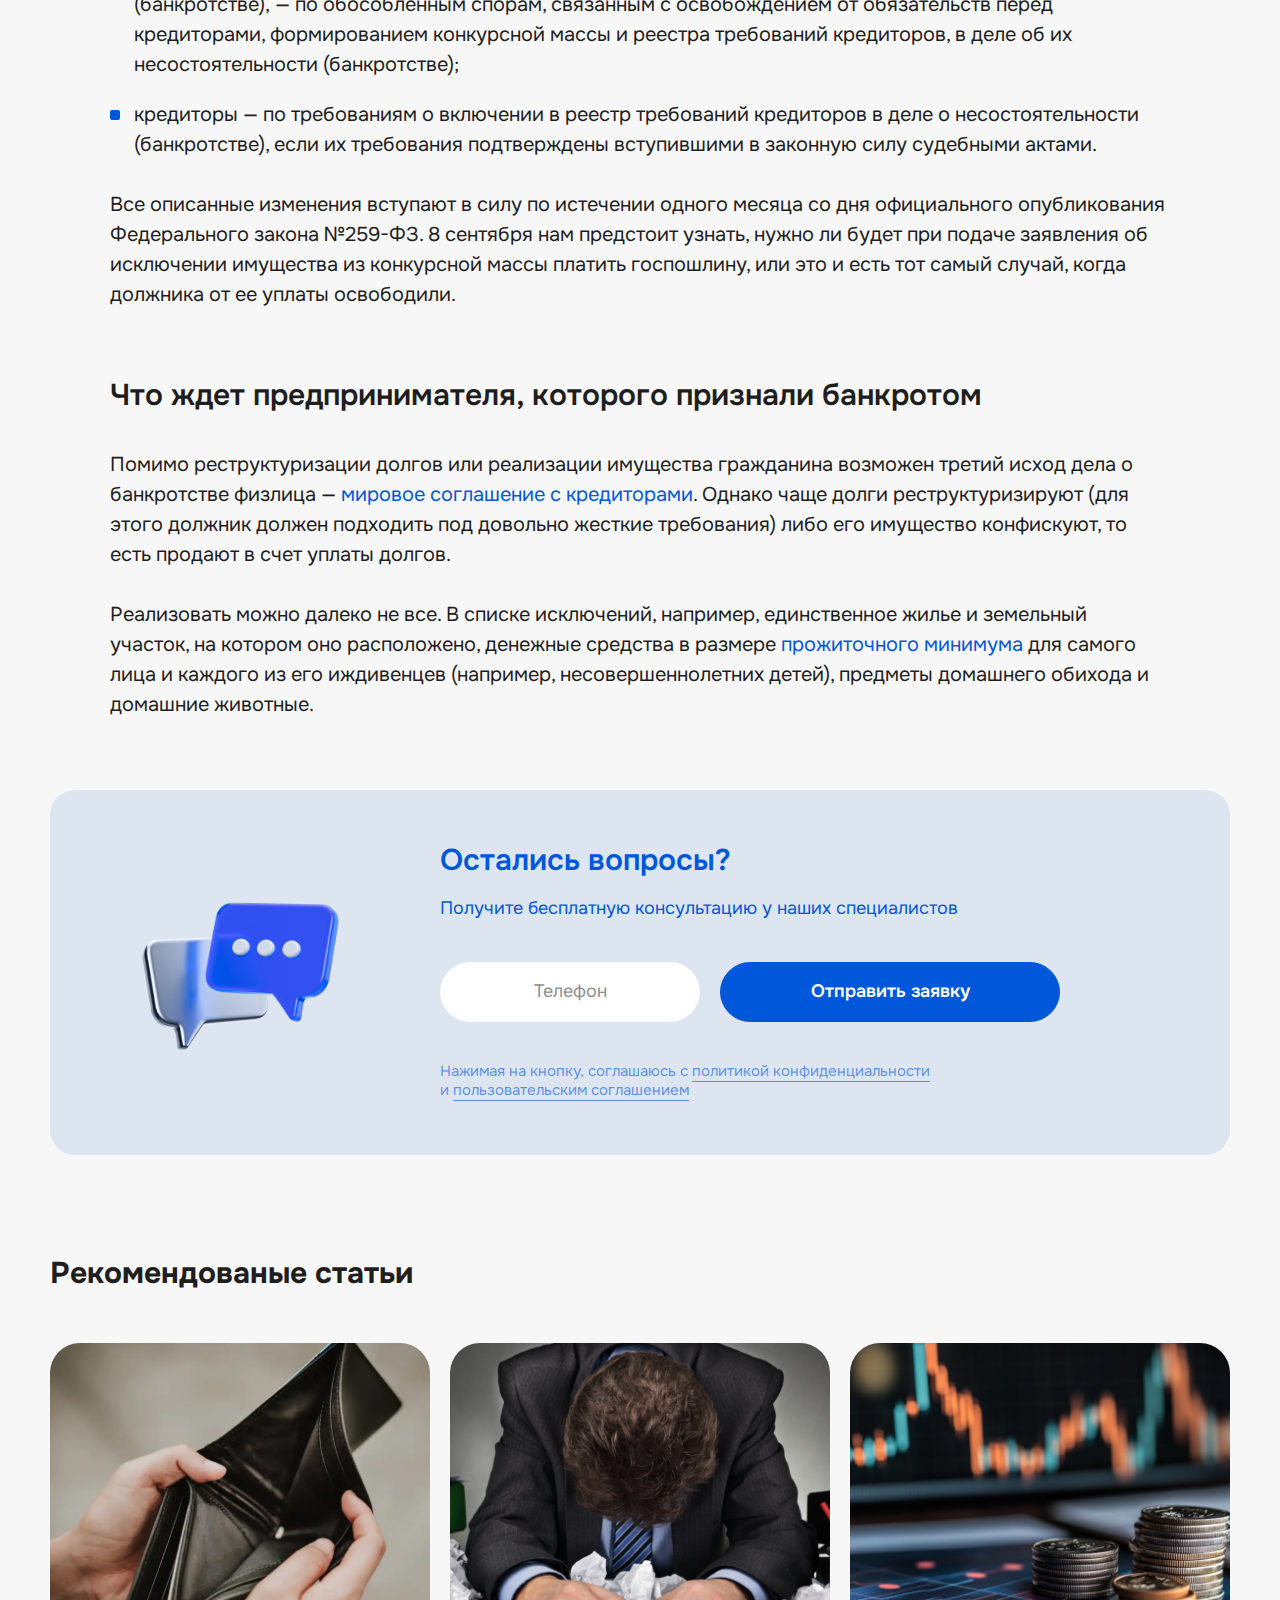
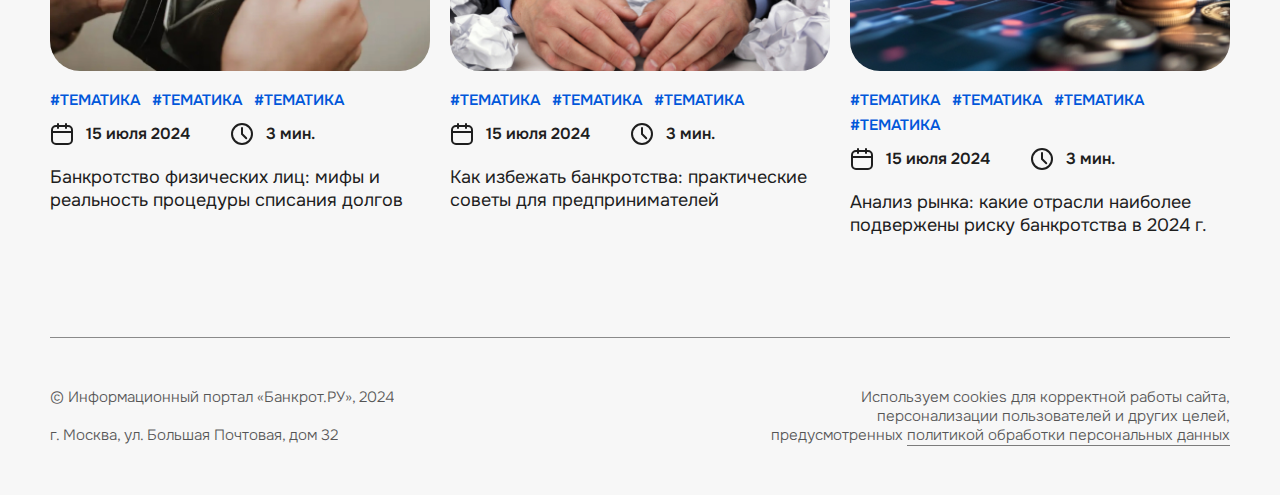
==== commit a09b72ab: "upd: Update" ====
--- a/article.html
+++ b/article.html
@@ -81,7 +81,7 @@
 							</li>
 						</ul>
 					</nav>
-					<a href="#" class="header__btn btn btn--md">Бесплатная консультация</a>
+					<a href="#" class="header__btn btn btn--md modal-btn" data-id="modal-consultation">Бесплатная консультация</a>
 					<button class="hamburger" id="hamburger-toggle" aria-label="Меню">
 						<span class="hamburger__inner"></span>
 						<span class="hamburger__inner"></span>
@@ -141,7 +141,7 @@
 									</div>
 								</div>
 								<div class="article-author__additional">
-									<a href="#" class="article-author__btn btn">Бесплатная консультация</a>
+									<a href="#" class="article-author__btn btn modal-btn" data-id="modal-consultation">Бесплатная консультация</a>
 								</div>
 							</div>
 						</div>
@@ -453,6 +453,29 @@
 		</div>
 	</div>
 	<!-- end of menu -->
+	<!-- modals -->
+	<div class="modal" id="modal-consultation">
+		<div class="modal__wrap">
+			<div class="modal__wrapper">
+				<button class="modal__close-btn modal__close" aria-label="Закрыть">
+					<svg class="modal__close-icon">
+						<use xlink:href="img/sprite.svg#icon-close"></use>
+					</svg>
+				</button>
+				<span class="modal__heading">Заполните форму и получите бесплатную консультацию</span>
+				<form action="#" class="modal-form modal__form">
+					<div class="modal-form__inner">
+						<div class="input-field modal-form__input">
+							<input type="tel" class="input-field__input" placeholder="Телефон" data-inputmask="'mask': '+7 (999) 999-99-99'">
+						</div>
+						<button class="modal-form__btn btn">Отправить заявку</button>
+					</div>
+					<p class="modal-form__copyright">Нажимая на кнопку, соглашаюсь с <a href="#">политикой конфиденциальности</a> <br>и <a href="#">пользовательским соглашением</a></p>
+				</form>
+			</div>
+		</div>
+	</div>
+	<!-- end of modals -->
 	<!-- scripts -->
 	<script src="js/vendor.min.js"></script>
 	<script src="js/app.min.js"></script>
--- a/css/app.min.css
+++ b/css/app.min.css
@@ -209,24 +209,24 @@
   transition: all 0.25s ease-in-out;
 }
 .input-field__input::-webkit-input-placeholder {
-  opacity: 0.6;
-  color: #0157DA;
+  opacity: 1;
+  color: #8E8E8E;
 }
 .input-field__input::-moz-placeholder {
-  opacity: 0.6;
-  color: #0157DA;
+  opacity: 1;
+  color: #8E8E8E;
 }
 .input-field__input:-ms-input-placeholder {
-  opacity: 0.6;
-  color: #0157DA;
+  opacity: 1;
+  color: #8E8E8E;
 }
 .input-field__input::-ms-input-placeholder {
-  opacity: 0.6;
-  color: #0157DA;
+  opacity: 1;
+  color: #8E8E8E;
 }
 .input-field__input::placeholder {
-  opacity: 0.6;
-  color: #0157DA;
+  opacity: 1;
+  color: #8E8E8E;
 }
 .input-field__input:focus {
   outline: none;
@@ -1389,6 +1389,202 @@
   }
 }
 
+.modal {
+  position: fixed;
+  top: 0;
+  right: 0;
+  bottom: 0;
+  left: 0;
+  z-index: 1100;
+  -webkit-transform: translate3d(0, 0, 0);
+          transform: translate3d(0, 0, 0);
+  overflow-x: hidden;
+  overflow-y: auto;
+  width: 100%;
+  height: 100%;
+  max-height: 100dvh;
+  background: rgba(0, 0, 0, 0.5);
+  -webkit-backdrop-filter: blur(3px);
+          backdrop-filter: blur(3px);
+  visibility: hidden;
+  opacity: 0;
+  pointer-events: none;
+  -webkit-transition: all 0.15s ease;
+  transition: all 0.15s ease;
+}
+.modal.is--active {
+  visibility: visible;
+  opacity: 1;
+  pointer-events: all;
+}
+.modal.is--active .modal__close {
+  opacity: 1;
+}
+.modal.is--active .modal__wrap {
+  -webkit-transform: scale(1) translate(0, 0);
+      -ms-transform: scale(1) translate(0, 0);
+          transform: scale(1) translate(0, 0);
+  opacity: 1;
+}
+.modal__wrap {
+  position: relative;
+  z-index: 2;
+  -webkit-transform: scale(0.9) translate(0, 10%);
+      -ms-transform: scale(0.9) translate(0, 10%);
+          transform: scale(0.9) translate(0, 10%);
+  -webkit-transform-origin: center top;
+      -ms-transform-origin: center top;
+          transform-origin: center top;
+  display: -webkit-box;
+  display: -ms-flexbox;
+  display: flex;
+  -webkit-box-align: center;
+      -ms-flex-align: center;
+          align-items: center;
+  -webkit-box-pack: center;
+      -ms-flex-pack: center;
+          justify-content: center;
+  margin: 20px auto;
+  min-height: calc(100dvh - 40px);
+  max-width: 700px;
+  min-width: 700px;
+  width: 100%;
+  opacity: 0;
+  -webkit-transition: all 0.15s ease;
+  transition: all 0.15s ease;
+}
+@media screen and (max-width: 767px) {
+  .modal__wrap {
+    max-width: calc(100vw - 40px);
+    min-width: calc(100vw - 40px);
+  }
+}
+.modal__wrapper {
+  position: relative;
+  z-index: 1;
+  padding: 40px 30px;
+  width: 100%;
+  background: #F7F7F7;
+  border-radius: 20px;
+  -webkit-box-shadow: 0px 4px 20px 0px rgba(0, 0, 0, 0.2);
+          box-shadow: 0px 4px 20px 0px rgba(0, 0, 0, 0.2);
+}
+@media screen and (max-width: 767px) {
+  .modal__wrapper {
+    padding: 72px 20px 62px;
+  }
+}
+.modal__heading {
+  display: block;
+  margin: 0 auto 30px;
+  max-width: 428px;
+  width: 100%;
+  font-size: 30px;
+  font-weight: 500;
+  line-height: 1.2666666667;
+  text-align: center;
+}
+@media screen and (max-width: 767px) {
+  .modal__heading {
+    font-size: 20px;
+    line-height: 1.1;
+  }
+}
+.modal__close-btn {
+  position: absolute;
+  top: 27px;
+  right: 27px;
+  z-index: 1;
+  display: -webkit-box;
+  display: -ms-flexbox;
+  display: flex;
+  -webkit-box-align: center;
+      -ms-flex-align: center;
+          align-items: center;
+  -webkit-box-pack: center;
+      -ms-flex-pack: center;
+          justify-content: center;
+  margin-left: auto;
+  padding: 0;
+  min-width: 35px;
+  width: 35px;
+  height: 35px;
+  opacity: 0;
+  background: #0157DA;
+  border: none;
+  border-radius: 6px;
+  -webkit-transition: all 0.25s ease-in-out;
+  transition: all 0.25s ease-in-out;
+}
+.modal__close-btn:focus {
+  outline: none;
+}
+@media screen and (hover: hover) {
+  .modal__close-btn:hover {
+    background: #014ABA;
+  }
+}
+@media screen and (max-width: 743px) {
+  .modal__close-btn {
+    top: 20px;
+    right: 20px;
+    min-width: 32px;
+    width: 32px;
+    height: 32px;
+  }
+}
+.modal__close-icon {
+  min-width: 15px;
+  width: 15px;
+  height: 15px;
+  color: #FFFFFF;
+}
+.modal__form {
+  margin: 0 auto;
+  max-width: 384px;
+  width: 100%;
+}
+
+.modal-form__input {
+  width: 100%;
+}
+.modal-form__btn {
+  margin-top: 20px;
+  width: 100%;
+}
+.modal-form__copyright {
+  display: block;
+  margin: 15px auto 0;
+  max-width: 249px;
+  width: 100%;
+  font-size: 15px;
+  font-weight: normal;
+  line-height: 1.3;
+  text-align: center;
+  color: #8E8E8E;
+}
+.modal-form__copyright a {
+  display: inline;
+  color: #8E8E8E;
+  border-bottom: 1px solid #8E8E8E;
+}
+.modal-form__copyright a:hover {
+  color: #8E8E8E;
+}
+@media screen and (hover: hover) {
+  .modal-form__copyright a:hover {
+    color: #0157DA;
+    border-color: #0157DA;
+  }
+}
+@media screen and (max-width: 767px) {
+  .modal-form__copyright {
+    margin-top: 30px;
+    font-size: 14px;
+    line-height: 1.2857142857;
+  }
+}
+
 .container {
   margin: 0 auto;
   padding: 0 100px;
